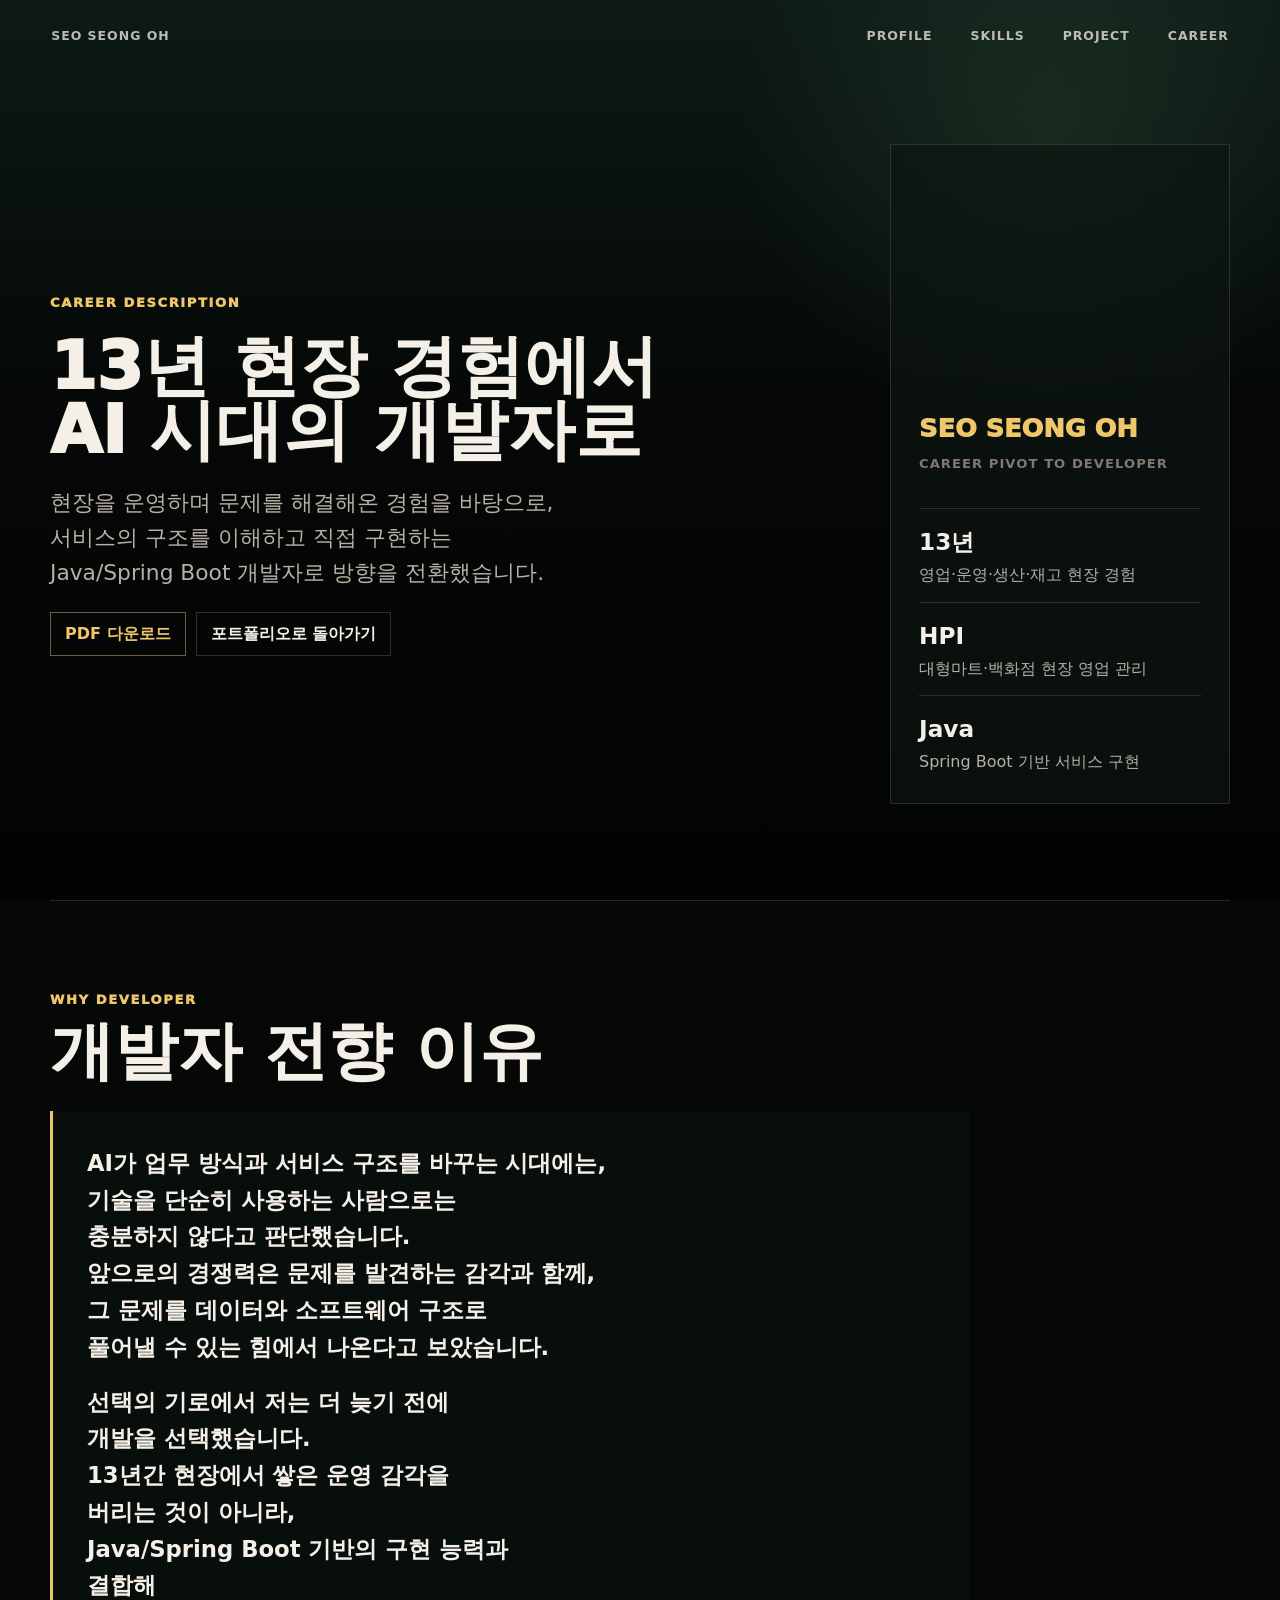
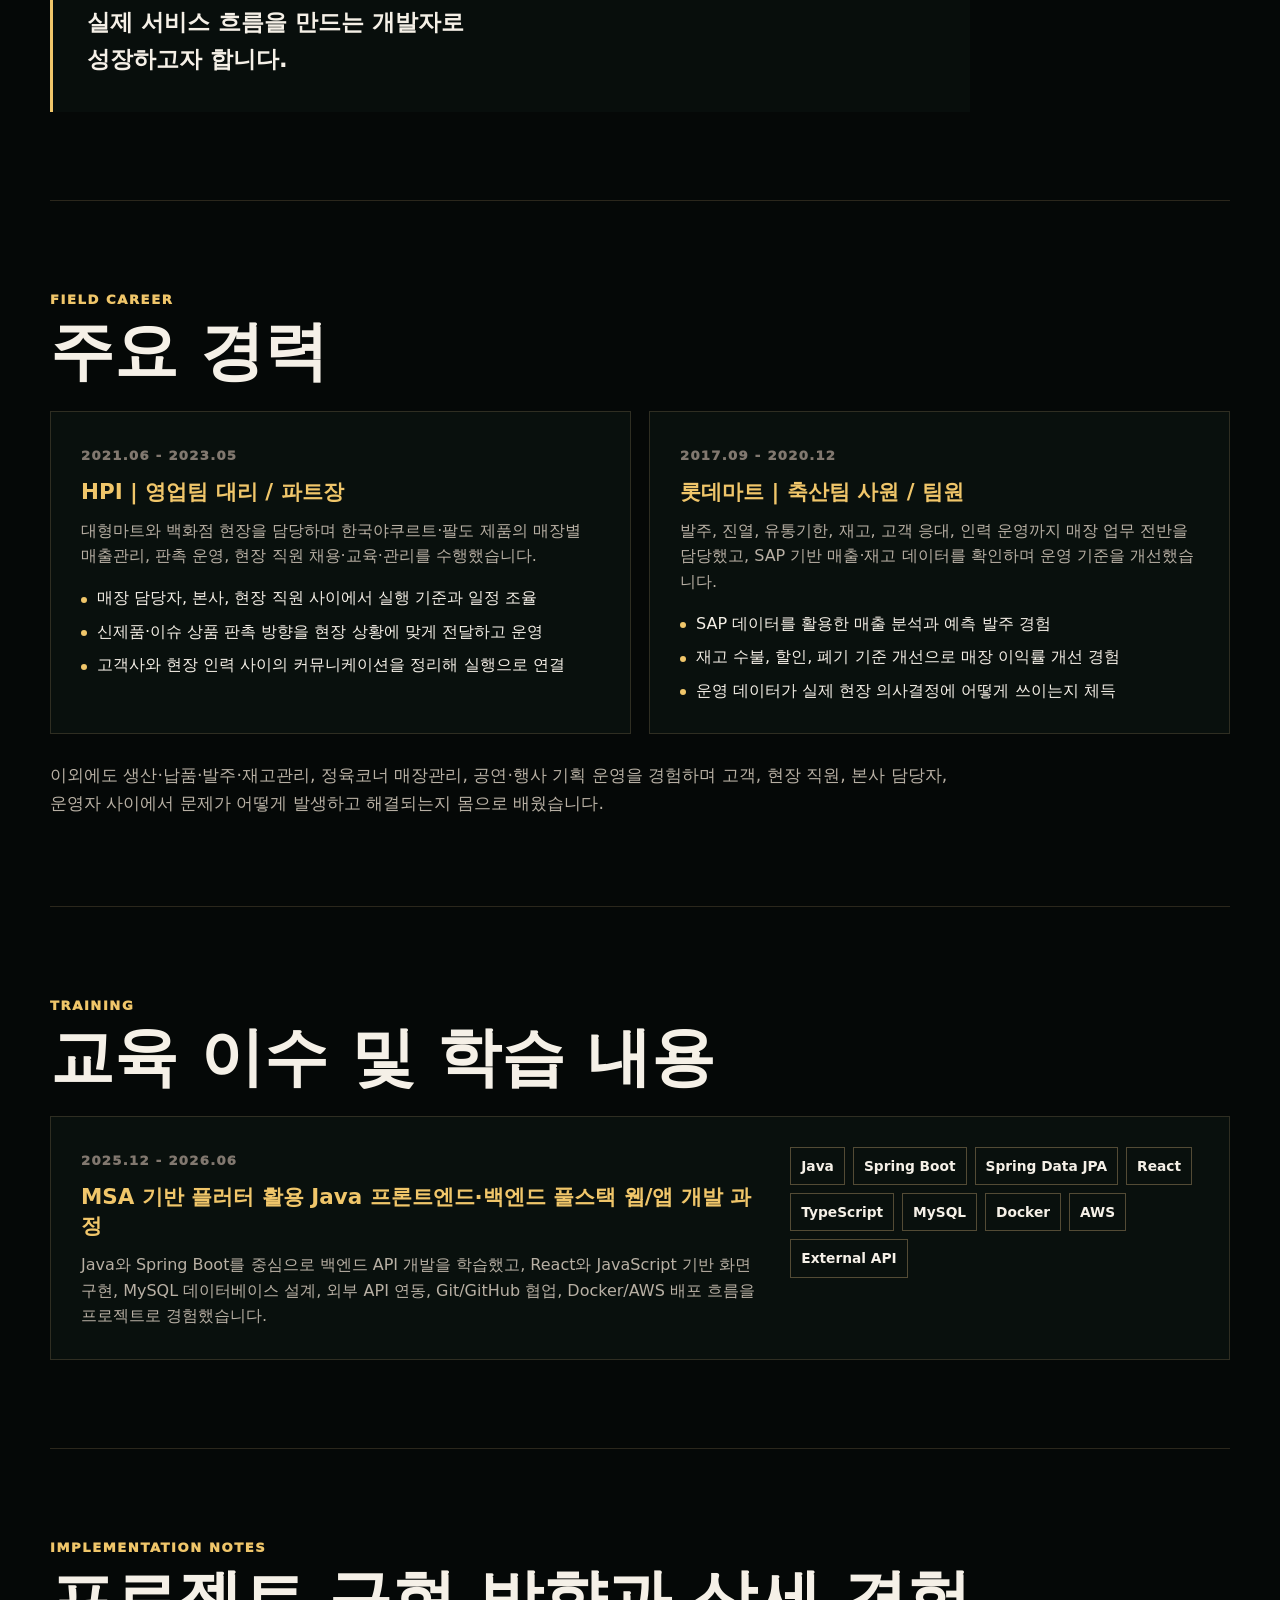
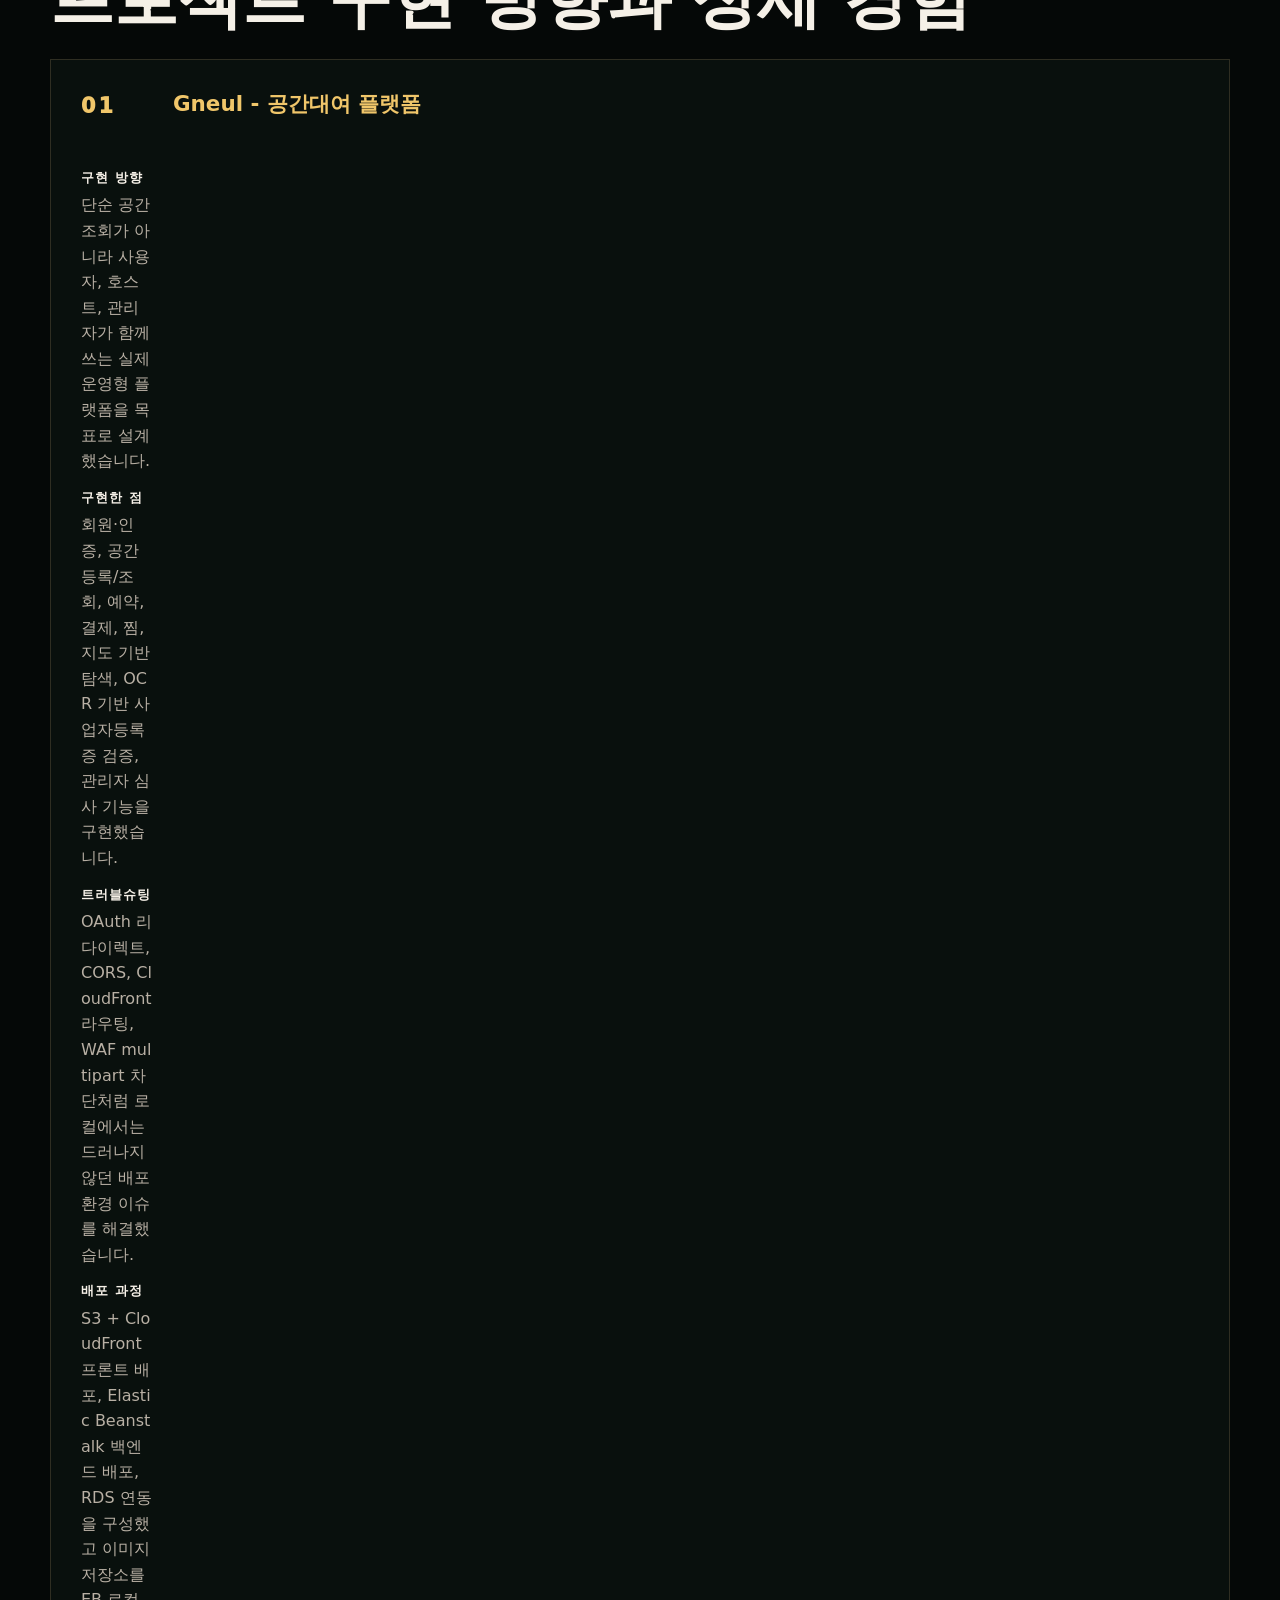
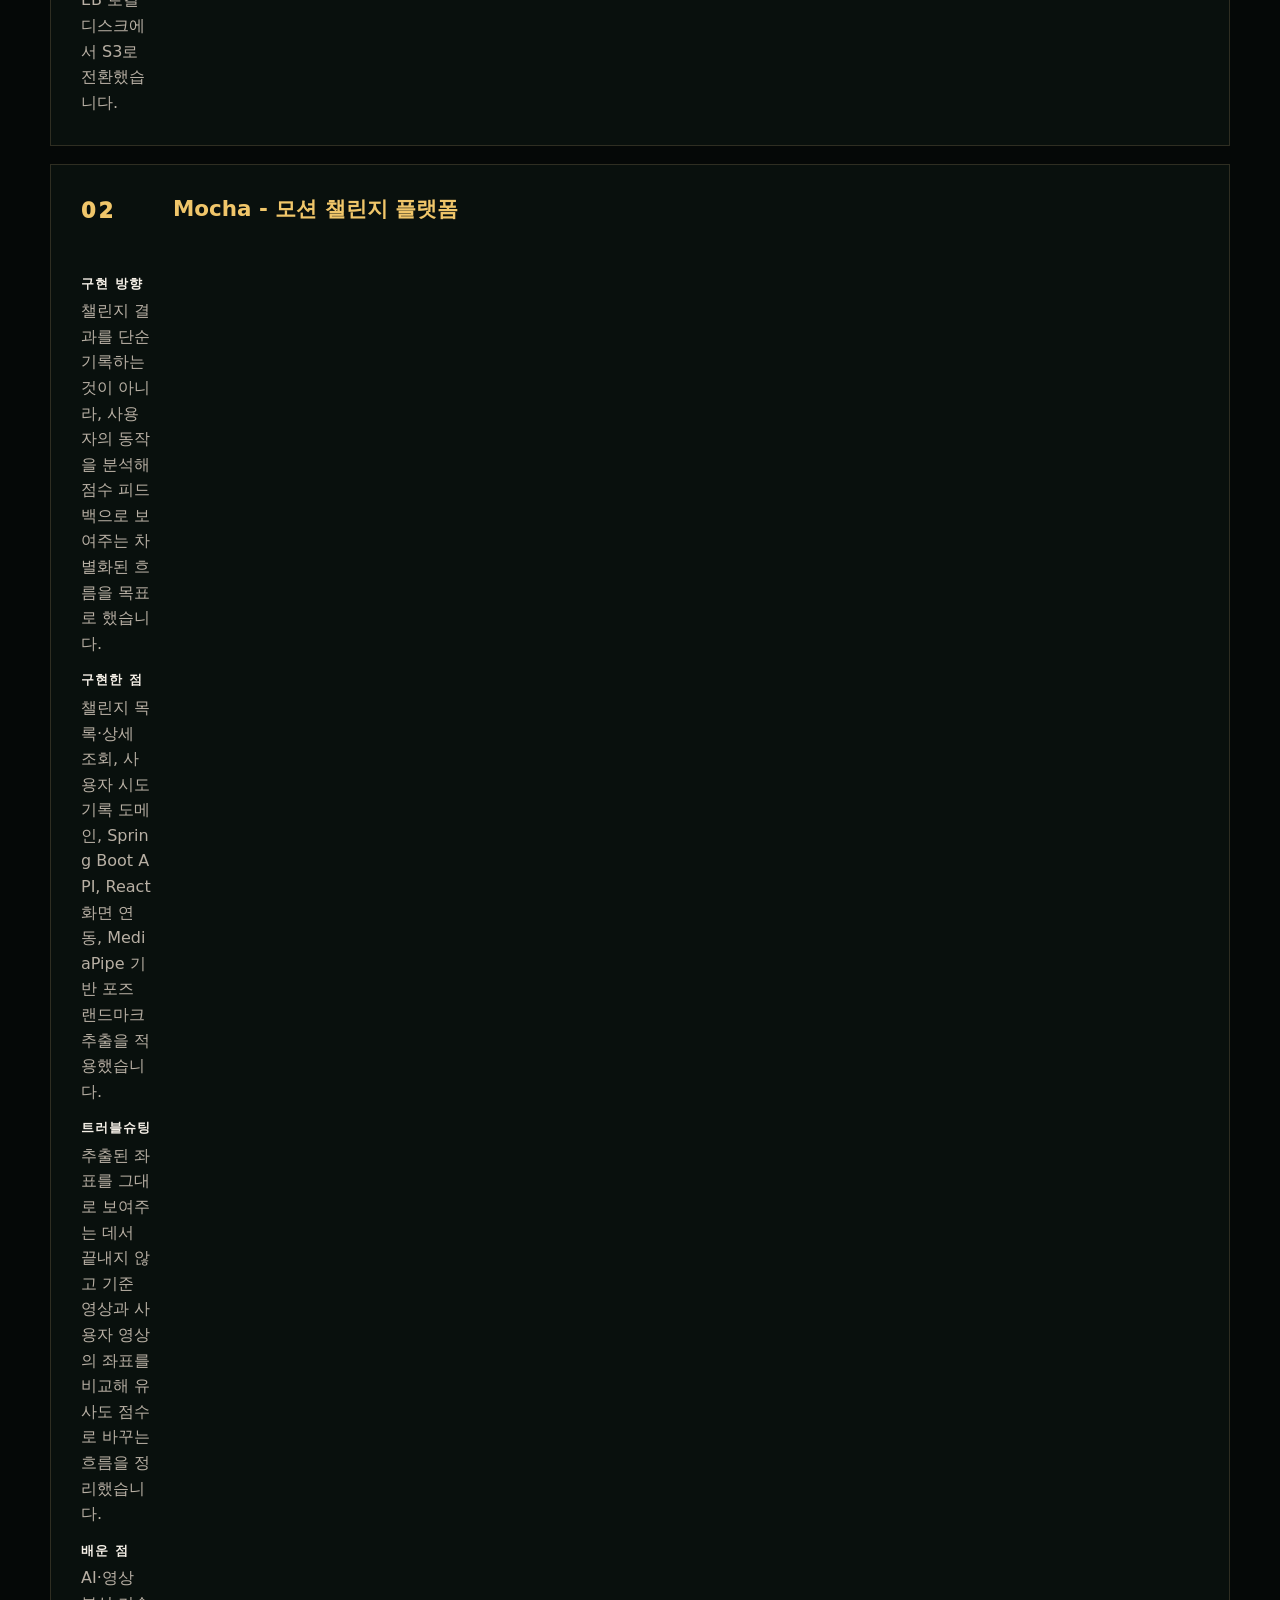
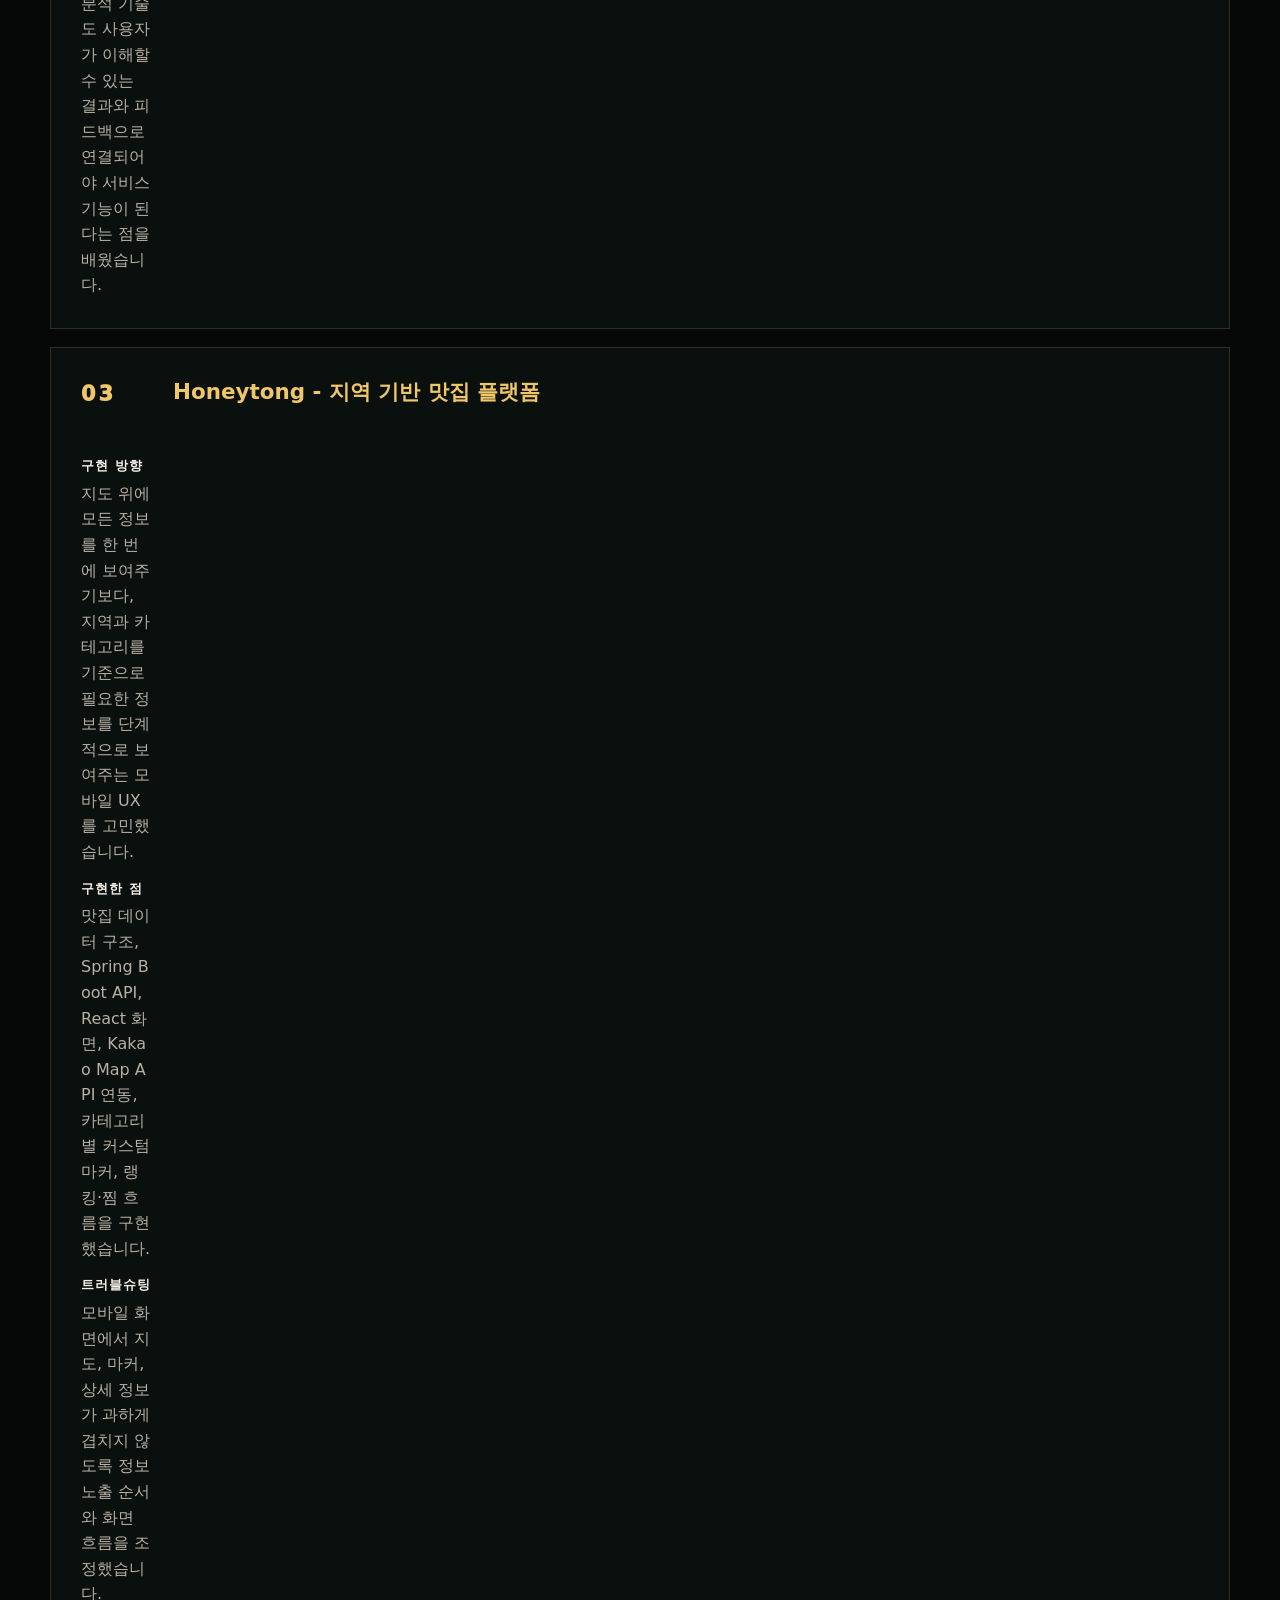
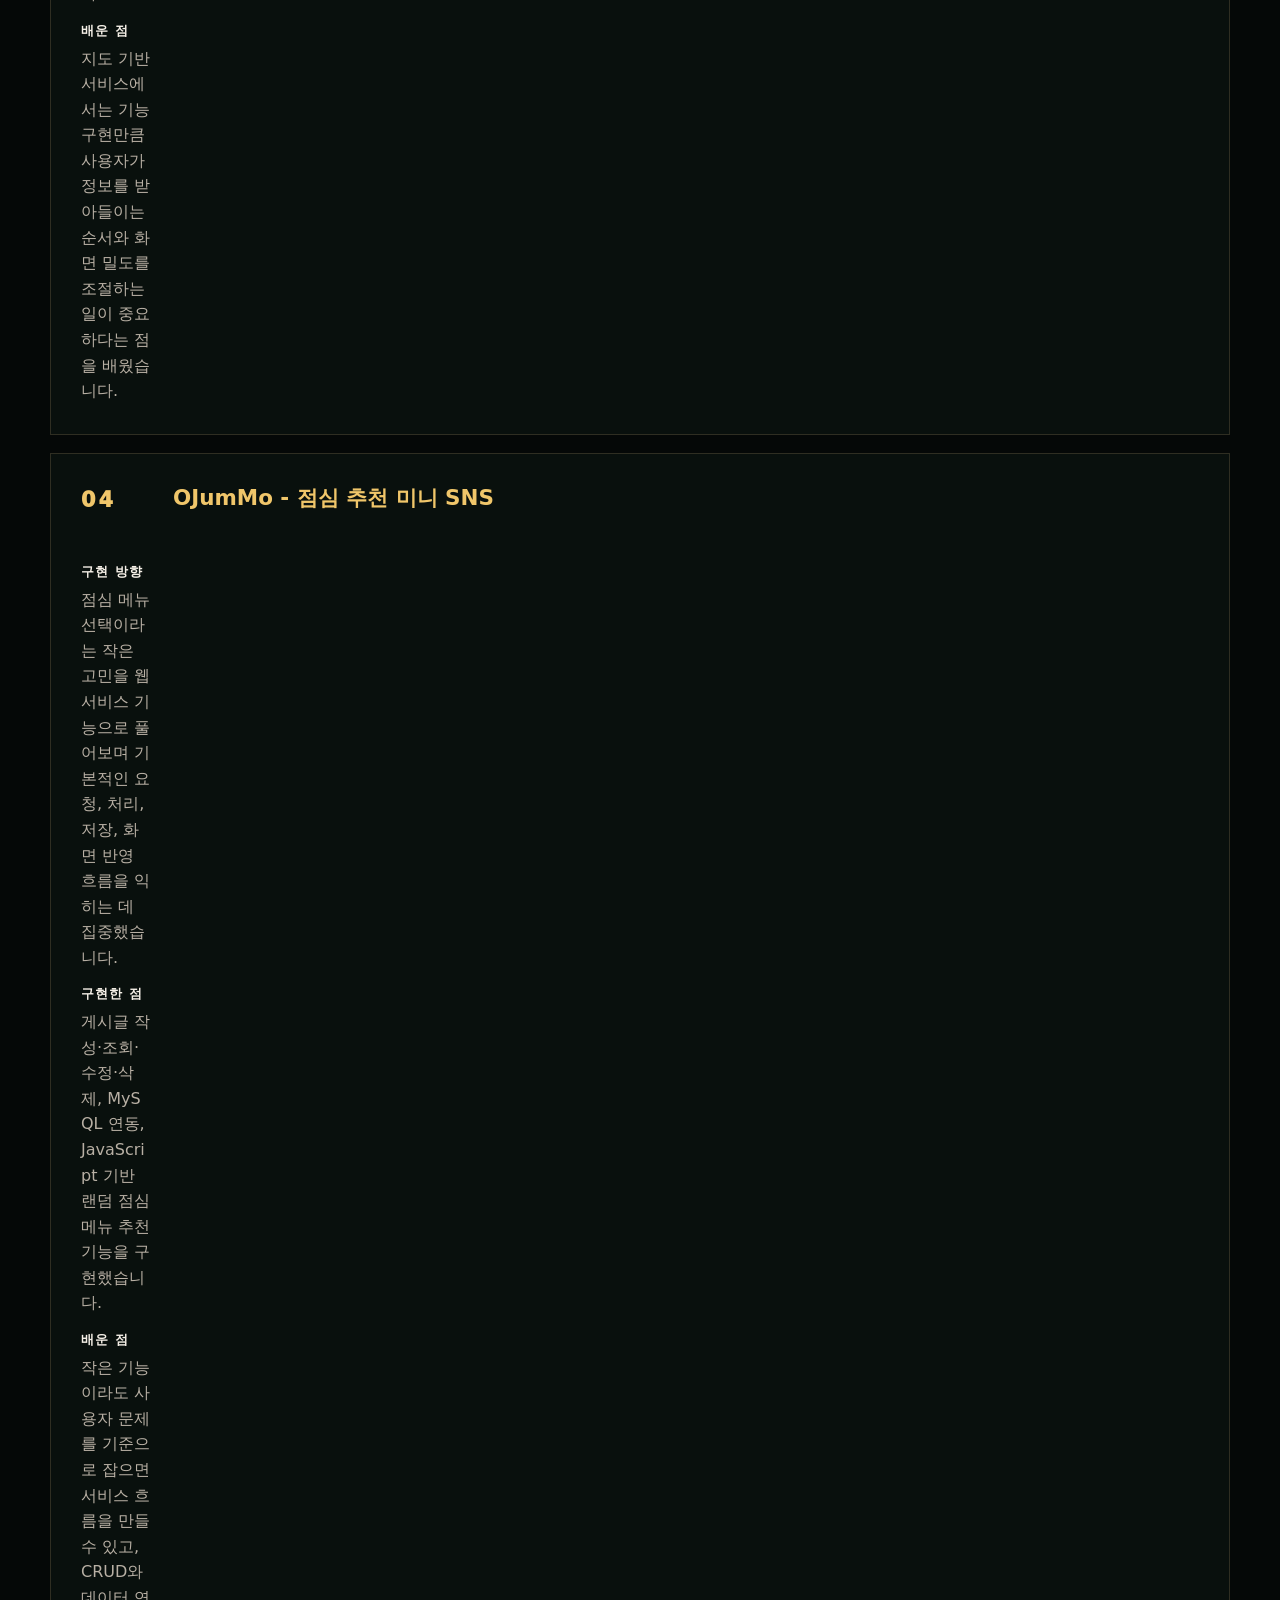
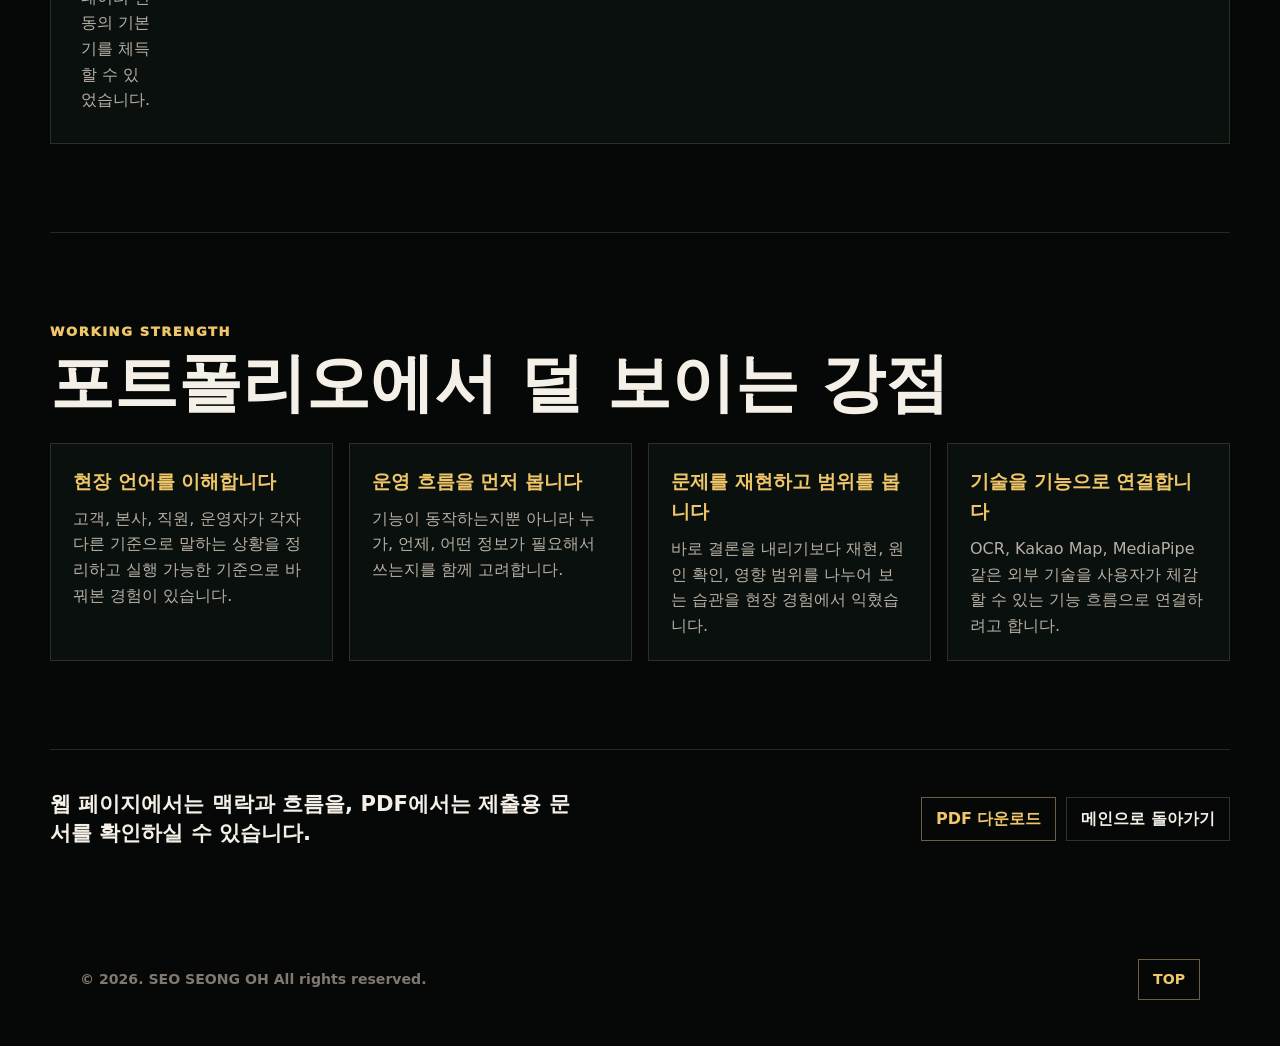
==== career/index.html @ f1ca4050 "career detail update" ====
<!doctype html>
<html lang="ko">
  <head>
    <meta charset="utf-8" />
    <meta name="viewport" content="width=device-width, initial-scale=1" />
    <title>서성오 경력기술서 | Career Profile</title>
    <meta
      name="description"
      content="13년간의 현장 경험, 개발자 전향 이유, 교육 과정, 프로젝트 구현·트러블슈팅·배포 경험을 정리한 서성오의 웹 경력기술서입니다."
    />
    <meta property="og:title" content="서성오 경력기술서 | Career Profile" />
    <meta
      property="og:description"
      content="현장 운영 경험에서 Java/Spring Boot 개발자로 전향한 서성오의 상세 경력기술서입니다."
    />
    <meta property="og:type" content="website" />
    <meta property="og:url" content="https://q99man.github.io/career/" />
    <meta property="og:image" content="https://avatars.githubusercontent.com/u/259269205?v=4" />
    <link rel="stylesheet" href="../styles.css?v=career-page-2" />
  </head>
  <body>
    <header class="site-header" data-header>
      <a class="brand" href="../index.html#top">SEO SEONG OH</a>
      <nav class="nav" aria-label="Career navigation">
        <a href="../index.html#profile">Profile</a>
        <a href="../index.html#skills">Skills</a>
        <a href="../index.html#project">Project</a>
        <a href="./">Career</a>
      </nav>
    </header>

    <main id="top" class="career-page">
      <section class="career-hero career-hero-compact" aria-label="Career introduction">
        <div class="career-hero-copy reveal">
          <p class="career-eyebrow">Career Description</p>
          <h1>13년 현장 경험에서<br />AI 시대의 개발자로</h1>
          <p>
            현장을 운영하며 문제를 해결해온 경험을 바탕으로,<br />
            서비스의 구조를 이해하고 직접 구현하는<br />
            Java/Spring Boot 개발자로 방향을 전환했습니다.
          </p>
          <div class="career-actions">
            <a class="resume-link" href="../assets/seo-seong-oh-career-profile.pdf" download>PDF 다운로드</a>
            <a class="resume-link resume-link-secondary" href="../index.html#top">포트폴리오로 돌아가기</a>
          </div>
        </div>
        <aside class="career-snapshot reveal" aria-label="Career snapshot">
          <strong>SEO SEONG OH</strong>
          <span>Career Pivot to Developer</span>
          <ul>
            <li><b>13년</b><span>영업·운영·생산·재고 현장 경험</span></li>
            <li><b>HPI</b><span>대형마트·백화점 현장 영업 관리</span></li>
            <li><b>Java</b><span>Spring Boot 기반 서비스 구현</span></li>
          </ul>
        </aside>
      </section>

      <section class="career-section reveal" aria-labelledby="pivot-title">
        <div class="career-section-head">
          <p class="career-eyebrow">Why Developer</p>
          <h2 id="pivot-title">개발자 전향 이유</h2>
        </div>
                <div class="career-statement">
          <p>
            AI가 업무 방식과 서비스 구조를 바꾸는 시대에는,<br />
            기술을 단순히 사용하는 사람으로는<br />
            충분하지 않다고 판단했습니다.<br />
            앞으로의 경쟁력은 문제를 발견하는 감각과 함께,<br />
            그 문제를 데이터와 소프트웨어 구조로<br />
            풀어낼 수 있는 힘에서 나온다고 보았습니다.
          </p>
          <p>
            선택의 기로에서 저는 더 늦기 전에<br />
            개발을 선택했습니다.<br />
            13년간 현장에서 쌓은 운영 감각을<br />버리는 것이 아니라,<br />
            Java/Spring Boot 기반의 구현 능력과<br />결합해<br />
            실제 서비스 흐름을 만드는 개발자로<br />성장하고자 합니다.
          </p>
        </div>
      </section>

      <section class="career-section reveal" aria-labelledby="field-title">
        <div class="career-section-head">
          <p class="career-eyebrow">Field Career</p>
          <h2 id="field-title">주요 경력</h2>
        </div>
        <div class="career-history-grid">
          <article>
            <span class="career-period">2021.06 - 2023.05</span>
            <h3>HPI | 영업팀 대리 / 파트장</h3>
            <p>
              대형마트와 백화점 현장을 담당하며 한국야쿠르트·팔도 제품의 매장별 매출관리,
              판촉 운영, 현장 직원 채용·교육·관리를 수행했습니다.
            </p>
            <ul>
              <li>매장 담당자, 본사, 현장 직원 사이에서 실행 기준과 일정 조율</li>
              <li>신제품·이슈 상품 판촉 방향을 현장 상황에 맞게 전달하고 운영</li>
              <li>고객사와 현장 인력 사이의 커뮤니케이션을 정리해 실행으로 연결</li>
            </ul>
          </article>
          <article>
            <span class="career-period">2017.09 - 2020.12</span>
            <h3>롯데마트 | 축산팀 사원 / 팀원</h3>
            <p>
              발주, 진열, 유통기한, 재고, 고객 응대, 인력 운영까지 매장 업무 전반을 담당했고,
              SAP 기반 매출·재고 데이터를 확인하며 운영 기준을 개선했습니다.
            </p>
            <ul>
              <li>SAP 데이터를 활용한 매출 분석과 예측 발주 경험</li>
              <li>재고 수불, 할인, 폐기 기준 개선으로 매장 이익률 개선 경험</li>
              <li>운영 데이터가 실제 현장 의사결정에 어떻게 쓰이는지 체득</li>
            </ul>
          </article>
        </div>
        <p class="career-lead">
          이외에도 생산·납품·발주·재고관리, 정육코너 매장관리, 공연·행사 기획 운영을 경험하며
          고객, 현장 직원, 본사 담당자, 운영자 사이에서 문제가 어떻게 발생하고 해결되는지 몸으로 배웠습니다.
        </p>
      </section>

      <section class="career-section reveal" aria-labelledby="education-title">
        <div class="career-section-head">
          <p class="career-eyebrow">Training</p>
          <h2 id="education-title">교육 이수 및 학습 내용</h2>
        </div>
        <div class="career-education-card">
          <div>
            <span class="career-period">2025.12 - 2026.06</span>
            <h3>MSA 기반 플러터 활용 Java 프론트엔드·백엔드 풀스택 웹/앱 개발 과정</h3>
            <p>
              Java와 Spring Boot를 중심으로 백엔드 API 개발을 학습했고, React와 JavaScript 기반 화면 구현,
              MySQL 데이터베이스 설계, 외부 API 연동, Git/GitHub 협업, Docker/AWS 배포 흐름을 프로젝트로 경험했습니다.
            </p>
          </div>
          <ul class="career-skill-tags">
            <li>Java</li>
            <li>Spring Boot</li>
            <li>Spring Data JPA</li>
            <li>React</li>
            <li>TypeScript</li>
            <li>MySQL</li>
            <li>Docker</li>
            <li>AWS</li>
            <li>External API</li>
          </ul>
        </div>
      </section>

      <section class="career-section reveal" aria-labelledby="details-title">
        <div class="career-section-head">
          <p class="career-eyebrow">Implementation Notes</p>
          <h2 id="details-title">프로젝트 구현 방향과 상세 경험</h2>
        </div>
        <div class="career-detail-list">
          <article>
            <span class="career-project-index">01</span>
            <h3>Gneul - 공간대여 플랫폼</h3>
            <dl>
              <div><dt>구현 방향</dt><dd>단순 공간 조회가 아니라 사용자, 호스트, 관리자가 함께 쓰는 실제 운영형 플랫폼을 목표로 설계했습니다.</dd></div>
              <div><dt>구현한 점</dt><dd>회원·인증, 공간 등록/조회, 예약, 결제, 찜, 지도 기반 탐색, OCR 기반 사업자등록증 검증, 관리자 심사 기능을 구현했습니다.</dd></div>
              <div><dt>트러블슈팅</dt><dd>OAuth 리다이렉트, CORS, CloudFront 라우팅, WAF multipart 차단처럼 로컬에서는 드러나지 않던 배포 환경 이슈를 해결했습니다.</dd></div>
              <div><dt>배포 과정</dt><dd>S3 + CloudFront 프론트 배포, Elastic Beanstalk 백엔드 배포, RDS 연동을 구성했고 이미지 저장소를 EB 로컬 디스크에서 S3로 전환했습니다.</dd></div>
            </dl>
          </article>

          <article>
            <span class="career-project-index">02</span>
            <h3>Mocha - 모션 챌린지 플랫폼</h3>
            <dl>
              <div><dt>구현 방향</dt><dd>챌린지 결과를 단순 기록하는 것이 아니라, 사용자의 동작을 분석해 점수 피드백으로 보여주는 차별화된 흐름을 목표로 했습니다.</dd></div>
              <div><dt>구현한 점</dt><dd>챌린지 목록·상세 조회, 사용자 시도 기록 도메인, Spring Boot API, React 화면 연동, MediaPipe 기반 포즈 랜드마크 추출을 적용했습니다.</dd></div>
              <div><dt>트러블슈팅</dt><dd>추출된 좌표를 그대로 보여주는 데서 끝내지 않고 기준 영상과 사용자 영상의 좌표를 비교해 유사도 점수로 바꾸는 흐름을 정리했습니다.</dd></div>
              <div><dt>배운 점</dt><dd>AI·영상 분석 기술도 사용자가 이해할 수 있는 결과와 피드백으로 연결되어야 서비스 기능이 된다는 점을 배웠습니다.</dd></div>
            </dl>
          </article>

          <article>
            <span class="career-project-index">03</span>
            <h3>Honeytong - 지역 기반 맛집 플랫폼</h3>
            <dl>
              <div><dt>구현 방향</dt><dd>지도 위에 모든 정보를 한 번에 보여주기보다, 지역과 카테고리를 기준으로 필요한 정보를 단계적으로 보여주는 모바일 UX를 고민했습니다.</dd></div>
              <div><dt>구현한 점</dt><dd>맛집 데이터 구조, Spring Boot API, React 화면, Kakao Map API 연동, 카테고리별 커스텀 마커, 랭킹·찜 흐름을 구현했습니다.</dd></div>
              <div><dt>트러블슈팅</dt><dd>모바일 화면에서 지도, 마커, 상세 정보가 과하게 겹치지 않도록 정보 노출 순서와 화면 흐름을 조정했습니다.</dd></div>
              <div><dt>배운 점</dt><dd>지도 기반 서비스에서는 기능 구현만큼 사용자가 정보를 받아들이는 순서와 화면 밀도를 조절하는 일이 중요하다는 점을 배웠습니다.</dd></div>
            </dl>
          </article>

          <article>
            <span class="career-project-index">04</span>
            <h3>OJumMo - 점심 추천 미니 SNS</h3>
            <dl>
              <div><dt>구현 방향</dt><dd>점심 메뉴 선택이라는 작은 고민을 웹 서비스 기능으로 풀어보며 기본적인 요청, 처리, 저장, 화면 반영 흐름을 익히는 데 집중했습니다.</dd></div>
              <div><dt>구현한 점</dt><dd>게시글 작성·조회·수정·삭제, MySQL 연동, JavaScript 기반 랜덤 점심 메뉴 추천 기능을 구현했습니다.</dd></div>
              <div><dt>배운 점</dt><dd>작은 기능이라도 사용자 문제를 기준으로 잡으면 서비스 흐름을 만들 수 있고, CRUD와 데이터 연동의 기본기를 체득할 수 있었습니다.</dd></div>
            </dl>
          </article>
        </div>
      </section>

      <section class="career-section reveal" aria-labelledby="strength-title">
        <div class="career-section-head">
          <p class="career-eyebrow">Working Strength</p>
          <h2 id="strength-title">포트폴리오에서 덜 보이는 강점</h2>
        </div>
        <div class="career-solving-grid career-solving-grid-tight">
          <article><h3>현장 언어를 이해합니다</h3><p>고객, 본사, 직원, 운영자가 각자 다른 기준으로 말하는 상황을 정리하고 실행 가능한 기준으로 바꿔본 경험이 있습니다.</p></article>
          <article><h3>운영 흐름을 먼저 봅니다</h3><p>기능이 동작하는지뿐 아니라 누가, 언제, 어떤 정보가 필요해서 쓰는지를 함께 고려합니다.</p></article>
          <article><h3>문제를 재현하고 범위를 봅니다</h3><p>바로 결론을 내리기보다 재현, 원인 확인, 영향 범위를 나누어 보는 습관을 현장 경험에서 익혔습니다.</p></article>
          <article><h3>기술을 기능으로 연결합니다</h3><p>OCR, Kakao Map, MediaPipe 같은 외부 기술을 사용자가 체감할 수 있는 기능 흐름으로 연결하려고 합니다.</p></article>
        </div>
      </section>

      <section class="career-cta reveal" aria-label="Career actions">
        <p>웹 페이지에서는 맥락과 흐름을, PDF에서는 제출용 문서를 확인하실 수 있습니다.</p>
        <div class="career-actions">
          <a class="resume-link" href="../assets/seo-seong-oh-career-profile.pdf" download>PDF 다운로드</a>
          <a class="resume-link resume-link-secondary" href="../index.html#top">메인으로 돌아가기</a>
        </div>
      </section>
    </main>

    <footer class="site-footer">
      <p>© <span data-year></span>. SEO SEONG OH All rights reserved.</p>
      <a class="top-button" href="#top">TOP</a>
    </footer>

    <script src="../script.js?v=career-page-2"></script>
  </body>
</html>
---- styles.css ----
:root {
  color-scheme: dark;
  --bg: #050807;
  --bg-deep: #020403;
  --panel: #0d1512;
  --panel-strong: #111d18;
  --ink: #f5f0e7;
  --muted: #b8b0a4;
  --dim: #81786f;
  --line: rgba(213, 184, 126, 0.18);
  --accent: #d5b87e;
  --accent-strong: #f0c66a;
  --green: #4a7c59;
  --max: 1120px;
  --header: 72px;
}

* {
  box-sizing: border-box;
}

html {
  scroll-behavior: smooth;
}

body {
  margin: 0;
  background: var(--bg);
  color: var(--ink);
  font-family:
    Inter, "Pretendard", "Noto Sans KR", system-ui, -apple-system, BlinkMacSystemFont, "Segoe UI",
    sans-serif;
  line-height: 1.6;
}

body::before {
  content: "";
  position: fixed;
  inset: 0;
  z-index: -1;
  background:
    radial-gradient(circle at 82% 14%, rgba(74, 124, 89, 0.22), transparent 24%),
    linear-gradient(180deg, #0d1a15 0%, var(--bg) 44%, var(--bg-deep) 100%);
}

a {
  color: inherit;
  text-decoration: none;
}

img,
svg {
  display: block;
}

p,
figure,
dl,
dd {
  margin: 0;
}

ul {
  margin: 0;
  padding: 0;
  list-style: none;
}

.site-header {
  position: fixed;
  inset: 0 0 auto;
  z-index: 20;
  display: flex;
  min-height: var(--header);
  align-items: center;
  justify-content: space-between;
  padding: 0 clamp(24px, 4vw, 54px);
  color: rgba(245, 240, 231, 0.75);
  font-size: 0.78rem;
  font-weight: 900;
  letter-spacing: 0.08em;
  text-transform: uppercase;
  transition: background 180ms ease, border-color 180ms ease;
}

.site-header.is-scrolled {
  border-bottom: 1px solid var(--line);
  background: rgba(5, 8, 7, 0.86);
  backdrop-filter: blur(16px);
}

.brand,
.nav a {
  padding: 8px 0;
}

.nav {
  display: flex;
  gap: clamp(18px, 3vw, 38px);
}

.brand:hover,
.nav a:hover,
.brand:focus-visible,
.nav a:focus-visible {
  color: var(--accent-strong);
}

.hero {
  display: grid;
  min-height: 100svh;
  place-items: center;
  padding: var(--header) 24px 48px;
}

.hero-inner {
  width: min(100%, var(--max));
}

.typing-title {
  min-height: 0.95em;
  color: var(--accent-strong);
  font-size: clamp(3.3rem, 11vw, 9.6rem);
  font-weight: 1000;
  letter-spacing: 0;
  line-height: 0.95;
  text-transform: uppercase;
  white-space: nowrap;
}

.typing-title::after {
  content: "";
  display: inline-block;
  width: 0.05em;
  height: 0.78em;
  margin-left: 0.06em;
  background: var(--accent-strong);
  animation: blink 860ms steps(1) infinite;
  transform: translateY(0.08em);
}

.typing-title.is-complete::after {
  opacity: 0;
  animation: none;
}

@keyframes blink {
  50% {
    opacity: 0;
  }
}

.section {
  width: min(100% - 40px, var(--max));
  margin: 0 auto;
  padding: 112px 0;
}

.section-title {
  margin: 0 0 36px;
  color: var(--accent-strong);
  font-size: clamp(3.1rem, 8vw, 6.6rem);
  font-weight: 1000;
  letter-spacing: 0;
  line-height: 0.9;
  text-transform: uppercase;
}

.profile-card {
  display: grid;
  grid-template-columns: 360px 1fr;
  gap: clamp(40px, 7vw, 96px);
  align-items: center;
  min-height: 520px;
}

.profile-photo {
  position: relative;
}

.profile-photo::before {
  content: "";
  position: absolute;
  inset: -36px 42px 42px -36px;
  z-index: -1;
  border: 1px solid rgba(74, 124, 89, 0.55);
}

.profile-photo img {
  width: 100%;
  height: auto;
  aspect-ratio: 1;
  border: 1px solid var(--line);
  object-fit: cover;
  filter: grayscale(0.1) sepia(0.1) saturate(0.9);
}

.profile-info {
  display: grid;
  gap: 22px;
  justify-items: center;
  text-align: center;
}

.profile-name {
  color: var(--muted);
  font-size: 1.28rem;
  letter-spacing: 0.08em;
  text-transform: uppercase;
}

.profile-name span {
  display: block;
  margin-top: 4px;
  color: var(--dim);
  font-size: 0.9rem;
}

.profile-role {
  display: inline-block;
  border: 1px solid rgba(213, 184, 126, 0.28);
  background: rgba(74, 124, 89, 0.22);
  padding: 8px 14px;
  color: var(--ink);
  font-size: clamp(1.2rem, 2.5vw, 1.9rem);
  font-weight: 700;
}

.contact-facts {
  display: grid;
  gap: 12px;
  width: min(100%, 460px);
  margin-top: 8px;
  text-align: left;
}

.contact-facts li {
  display: grid;
  grid-template-columns: 28px 72px 1fr;
  gap: 12px;
  align-items: center;
  border-bottom: 1px solid var(--line);
  padding: 10px 0;
}

.contact-facts svg,
.skill-grid svg {
  width: 24px;
  height: 24px;
  fill: var(--accent-strong);
}

.contact-facts span {
  color: var(--dim);
  font-size: 0.82rem;
  font-weight: 900;
}

.contact-facts a,
.contact-facts strong {
  color: var(--ink);
  font-weight: 800;
  overflow-wrap: anywhere;
  word-break: break-word;
}

.profile-story {
  display: grid;
  gap: 14px;
  max-width: 820px;
  margin: 56px auto 0;
  color: var(--muted);
  font-size: 1.04rem;
}

.story-title {
  color: var(--ink);
  font-size: clamp(1.7rem, 3vw, 2.7rem);
  font-weight: 900;
  line-height: 1.25;
}

.resume-link,
.github-button,
.top-button {
  display: inline-flex;
  width: fit-content;
  min-height: 40px;
  align-items: center;
  justify-content: center;
  border: 1px solid rgba(213, 184, 126, 0.5);
  padding: 8px 14px;
  color: var(--accent-strong);
  font-weight: 900;
}

.resume-actions {
  display: flex;
  flex-wrap: wrap;
  gap: 10px;
  margin-top: 12px;
}

.resume-link {
  margin-top: 0;
}

.resume-link-secondary {
  border-color: rgba(245, 240, 231, 0.18);
  color: var(--ink);
}

.resume-link:hover,
.github-button:hover,
.top-button:hover {
  background: rgba(213, 184, 126, 0.12);
}

.skills-section {
  border-top: 1px solid var(--line);
  border-bottom: 1px solid var(--line);
}

.skill-grid {
  display: grid;
  grid-template-columns: repeat(4, minmax(0, 1fr));
  gap: 18px;
}

.skill-grid article {
  min-height: 330px;
  border: 1px solid var(--line);
  background: rgba(13, 21, 18, 0.72);
  padding: 24px;
}

.skill-grid h3 {
  display: flex;
  gap: 10px;
  align-items: center;
  margin: 0 0 22px;
  color: var(--ink);
  font-size: 1.18rem;
}

.skill-grid ul {
  display: grid;
  gap: 12px;
}

.skill-grid li {
  display: flex;
  align-items: center;
  gap: 14px;
  border-bottom: 1px solid rgba(213, 184, 126, 0.14);
  padding: 0 0 12px;
  color: var(--ink);
  font-size: 1.03rem;
  font-weight: 800;
}

.tool-icon {
  display: grid;
  flex: 0 0 auto;
  width: 42px;
  height: 42px;
  place-items: center;
  border: 1px solid rgba(245, 240, 231, 0.1);
  border-radius: 10px;
  background: #f8f8f5;
  box-shadow: 0 8px 18px rgba(0, 0, 0, 0.18);
}

.tool-icon img {
  width: 28px;
  height: 28px;
  object-fit: contain;
}

.project-section {
  width: min(100% - 40px, 1180px);
}

.project-list {
  display: grid;
  gap: 64px;
}

.project-card {
  display: grid;
  grid-template-columns: minmax(280px, 0.95fr) minmax(320px, 1fr);
  gap: clamp(28px, 5vw, 68px);
  align-items: center;
}

.project-card:nth-child(even) .project-image {
  order: 2;
}

.project-image {
  position: relative;
  min-height: 280px;
  border: 1px solid rgba(245, 240, 231, 0.18);
  background: #030504;
  overflow: hidden;
}

.project-image::before {
  content: "";
  position: absolute;
  inset: 18px -18px -18px 18px;
  z-index: -1;
  border: 1px solid rgba(74, 124, 89, 0.45);
}

.project-image img {
  width: 100%;
  height: 100%;
  min-height: 280px;
  object-fit: cover;
  opacity: 0.9;
  transition: transform 320ms ease, opacity 320ms ease;
}

.project-image:hover img {
  opacity: 1;
  transform: scale(1.03);
}

.project-copy {
  color: var(--muted);
}

.project-head {
  margin-bottom: 16px;
}

.project-head h3 {
  margin: 0;
  color: var(--accent-strong);
  font-size: clamp(2.2rem, 5vw, 4.5rem);
  line-height: 0.95;
  text-transform: uppercase;
}

.project-head span {
  display: block;
  margin-top: 7px;
  color: var(--dim);
  font-size: 0.9rem;
  font-weight: 900;
  letter-spacing: 0.08em;
  text-transform: uppercase;
}

.project-copy p {
  margin-bottom: 18px;
}

.project-copy dl {
  display: grid;
  gap: 14px;
  margin-bottom: 20px;
}

.project-copy dt {
  margin-bottom: 4px;
  color: var(--ink);
  font-size: 0.84rem;
  font-weight: 900;
  letter-spacing: 0.08em;
  text-transform: uppercase;
}

.project-copy dd {
  color: var(--muted);
}

.project-actions {
  display: flex;
  flex-wrap: wrap;
  gap: 10px;
}

.contact-section {
  padding-bottom: 82px;
}

.contact-panel {
  display: flex;
  justify-content: space-between;
  gap: 28px;
  border-top: 1px solid var(--line);
  padding-top: 28px;
  color: var(--muted);
}

.contact-panel p {
  max-width: 440px;
  color: var(--ink);
  font-size: 1.35rem;
  font-weight: 800;
  line-height: 1.35;
}

.contact-panel div {
  display: grid;
  gap: 10px;
  align-content: start;
  text-align: right;
}

.contact-panel a {
  color: var(--accent-strong);
  font-weight: 900;
}

.site-footer {
  display: flex;
  width: min(100% - 40px, var(--max));
  align-items: center;
  justify-content: space-between;
  margin: 0 auto;
  padding: 28px 0 46px;
  color: var(--dim);
  font-size: 0.88rem;
  font-weight: 800;
}

.reveal {
  opacity: 0;
  transform: translateY(18px);
  transition: opacity 560ms ease, transform 560ms ease;
}

.reveal.is-visible {
  opacity: 1;
  transform: translateY(0);
}

@media (prefers-reduced-motion: reduce) {
  *,
  *::before,
  *::after {
    scroll-behavior: auto !important;
    transition-duration: 1ms !important;
  }

  .typing-title::after {
    display: none;
  }
}

@media (max-width: 980px) {
  .skill-grid {
    grid-template-columns: repeat(2, minmax(0, 1fr));
  }

  .profile-card,
  .project-card {
    grid-template-columns: 1fr;
  }

  .project-card:nth-child(even) .project-image {
    order: 0;
  }
}

@media (max-width: 720px) {
  :root {
    --header: 96px;
  }

  .site-header {
    align-items: flex-start;
    flex-direction: column;
    justify-content: center;
    gap: 8px;
  }

  .nav {
    flex-wrap: wrap;
    gap: 10px 18px;
  }

  .typing-title {
    font-size: clamp(2.15rem, 11vw, 4.2rem);
  }

  .section,
  .project-section,
  .site-footer {
    width: min(100% - 28px, var(--max));
  }

  .section {
    padding: 78px 0;
  }

  .section-title {
    font-size: clamp(2.7rem, 13vw, 4.4rem);
  }

  .profile-photo {
    max-width: 280px;
  }

  .profile-photo::before {
    inset: -20px 24px 24px -20px;
  }

  .contact-facts li {
    grid-template-columns: 28px 58px minmax(0, 1fr);
  }

  .skill-grid {
    grid-template-columns: 1fr;
  }

  .project-list {
    gap: 52px;
  }

  .contact-panel,
  .site-footer {
    flex-direction: column;
    align-items: flex-start;
  }

  .contact-panel div {
    text-align: left;
  }
}

@media (max-width: 390px) {
  .typing-title {
    font-size: clamp(1.9rem, 10.2vw, 2.5rem);
  }
}

.career-page {
  width: min(100% - 40px, 1180px);
  margin: 0 auto;
  padding: calc(var(--header) + 72px) 0 84px;
}

.career-hero {
  display: grid;
  grid-template-columns: minmax(0, 1fr) 340px;
  gap: clamp(32px, 7vw, 92px);
  align-items: stretch;
  min-height: calc(100svh - var(--header) - 120px);
  padding-bottom: 96px;
}

.career-hero-copy {
  display: grid;
  align-content: center;
  gap: 22px;
}

.career-eyebrow {
  color: var(--accent-strong);
  font-size: 0.82rem;
  font-weight: 1000;
  letter-spacing: 0.12em;
  text-transform: uppercase;
}

.career-hero h1 {
  max-width: 880px;
  margin: 0;
  color: var(--ink);
  font-size: clamp(3rem, 5.2vw, 5rem);
  font-weight: 1000;
  letter-spacing: 0;
  line-height: 0.96;
  overflow-wrap: anywhere;
}

.career-hero-copy > p:not(.career-eyebrow) {
  max-width: 720px;
  color: var(--muted);
  font-size: clamp(1.08rem, 2vw, 1.36rem);
  line-height: 1.62;
}

.career-actions {
  display: flex;
  flex-wrap: wrap;
  gap: 10px;
}

.career-snapshot {
  display: grid;
  align-content: end;
  border: 1px solid var(--line);
  background: rgba(13, 21, 18, 0.72);
  padding: 28px;
}

.career-snapshot strong {
  color: var(--accent-strong);
  font-size: 1.6rem;
  font-weight: 1000;
}

.career-snapshot > span {
  margin-top: 4px;
  color: var(--dim);
  font-size: 0.82rem;
  font-weight: 900;
  letter-spacing: 0.08em;
  text-transform: uppercase;
}

.career-snapshot ul {
  display: grid;
  gap: 14px;
  margin-top: 34px;
}

.career-snapshot li {
  display: grid;
  gap: 2px;
  border-top: 1px solid var(--line);
  padding-top: 14px;
}

.career-snapshot b {
  color: var(--ink);
  font-size: 1.45rem;
}

.career-snapshot li span {
  color: var(--muted);
}

.career-section {
  border-top: 1px solid var(--line);
  padding: 88px 0;
}

.career-section-head {
  display: grid;
  gap: 10px;
  margin-bottom: 28px;
}

.career-section h2 {
  margin: 0;
  color: var(--ink);
  font-size: clamp(2.2rem, 5vw, 4.6rem);
  font-weight: 1000;
  line-height: 0.98;
}

.career-summary-grid,
.career-stack-grid,
.career-solving-grid {
  display: grid;
  grid-template-columns: repeat(3, minmax(0, 1fr));
  gap: 16px;
}

.career-summary-grid article,
.career-stack-grid article,
.career-solving-grid article {
  border: 1px solid var(--line);
  background: rgba(13, 21, 18, 0.62);
  padding: 22px;
}

.career-summary-grid h3,
.career-stack-grid h3,
.career-solving-grid h3,
.career-project-card h3 {
  margin: 0 0 10px;
  color: var(--accent-strong);
  font-size: 1.18rem;
}

.career-summary-grid p,
.career-stack-grid p,
.career-solving-grid p,
.career-lead,
.career-project-card p,
.career-project-card dd,
.career-cta p {
  color: var(--muted);
}

.career-lead {
  max-width: 900px;
  margin-top: 28px;
  font-size: 1.08rem;
}

.career-stack-grid {
  grid-template-columns: repeat(5, minmax(0, 1fr));
}

.career-project-list {
  display: grid;
  gap: 24px;
}

.career-project-card {
  display: grid;
  grid-template-columns: 320px minmax(0, 1fr);
  gap: 28px;
  align-items: start;
  border: 1px solid var(--line);
  background: rgba(13, 21, 18, 0.5);
  padding: 18px;
}

.career-project-card img {
  width: 100%;
  aspect-ratio: 4 / 3;
  object-fit: cover;
  border: 1px solid rgba(245, 240, 231, 0.12);
}

.career-project-index {
  display: inline-block;
  margin-bottom: 10px;
  color: var(--dim);
  font-size: 0.84rem;
  font-weight: 1000;
  letter-spacing: 0.14em;
}

.career-project-card dl {
  display: grid;
  gap: 12px;
  margin: 18px 0;
}

.career-project-card dt {
  margin-bottom: 3px;
  color: var(--ink);
  font-size: 0.78rem;
  font-weight: 1000;
  letter-spacing: 0.08em;
  text-transform: uppercase;
}

.career-solving-grid {
  grid-template-columns: repeat(4, minmax(0, 1fr));
}

.career-cta {
  display: flex;
  align-items: center;
  justify-content: space-between;
  gap: 24px;
  border-top: 1px solid var(--line);
  padding-top: 40px;
}

.career-cta p {
  max-width: 520px;
  color: var(--ink);
  font-size: 1.32rem;
  font-weight: 900;
  line-height: 1.35;
}

@media (max-width: 980px) {
  .career-hero,
  .career-project-card {
    grid-template-columns: 1fr;
  }

  .career-summary-grid,
  .career-stack-grid,
  .career-solving-grid {
    grid-template-columns: repeat(2, minmax(0, 1fr));
  }
}

@media (max-width: 720px) {
  .career-page {
    width: min(100% - 28px, 1180px);
    padding-top: calc(var(--header) + 48px);
  }

  .career-hero {
    min-height: auto;
    padding-bottom: 72px;
  }

  .career-hero h1 {
    font-size: clamp(1.85rem, 8.4vw, 2.45rem);
    line-height: 1.08;
  }

  .career-section {
    padding: 68px 0;
  }

  .career-summary-grid,
  .career-stack-grid,
  .career-solving-grid {
    grid-template-columns: 1fr;
  }

  .career-project-card {
    padding: 14px;
  }

  .career-cta {
    align-items: flex-start;
    flex-direction: column;
  }
}
.career-hero-compact {
  min-height: calc(92svh - var(--header));
}

.career-statement {
  display: grid;
  gap: 18px;
  max-width: 920px;
  border-left: 3px solid var(--accent-strong);
  background: rgba(13, 21, 18, 0.5);
  padding: clamp(22px, 4vw, 34px);
}

.career-statement p {
  color: var(--ink);
  font-size: clamp(1.12rem, 2vw, 1.42rem);
  font-weight: 800;
  line-height: 1.62;
}

.career-history-grid {
  display: grid;
  grid-template-columns: repeat(2, minmax(0, 1fr));
  gap: 18px;
}

.career-history-grid article,
.career-education-card,
.career-detail-list article {
  border: 1px solid var(--line);
  background: rgba(13, 21, 18, 0.62);
  padding: clamp(22px, 3vw, 30px);
}

.career-period {
  display: inline-block;
  margin-bottom: 12px;
  color: var(--dim);
  font-size: 0.82rem;
  font-weight: 1000;
  letter-spacing: 0.1em;
  text-transform: uppercase;
}

.career-history-grid h3,
.career-education-card h3,
.career-detail-list h3 {
  margin: 0 0 12px;
  color: var(--accent-strong);
  font-size: 1.34rem;
  line-height: 1.32;
}

.career-history-grid p,
.career-education-card p,
.career-detail-list dd {
  color: var(--muted);
}

.career-history-grid ul {
  display: grid;
  gap: 8px;
  margin-top: 16px;
  color: var(--ink);
}

.career-history-grid li {
  position: relative;
  padding-left: 16px;
}

.career-history-grid li::before {
  content: "";
  position: absolute;
  top: 0.72em;
  left: 0;
  width: 6px;
  height: 6px;
  border-radius: 999px;
  background: var(--accent-strong);
}

.career-education-card {
  display: grid;
  grid-template-columns: minmax(0, 1.25fr) minmax(260px, 0.75fr);
  gap: 28px;
  align-items: start;
}

.career-skill-tags {
  display: flex;
  flex-wrap: wrap;
  gap: 8px;
}

.career-skill-tags li {
  border: 1px solid rgba(213, 184, 126, 0.36);
  padding: 7px 10px;
  color: var(--ink);
  font-size: 0.86rem;
  font-weight: 900;
}

.career-detail-list {
  display: grid;
  gap: 18px;
}

.career-detail-list article {
  display: grid;
  grid-template-columns: 72px minmax(0, 1fr);
  gap: 20px;
}

.career-detail-list .career-project-index {
  margin: 0;
  color: var(--accent-strong);
  font-size: 1.3rem;
}

.career-detail-list dl {
  display: grid;
  gap: 14px;
  margin: 18px 0 0;
}

.career-detail-list dt {
  margin-bottom: 4px;
  color: var(--ink);
  font-size: 0.8rem;
  font-weight: 1000;
  letter-spacing: 0.08em;
  text-transform: uppercase;
}

.career-solving-grid-tight {
  grid-template-columns: repeat(4, minmax(0, 1fr));
}

@media (max-width: 980px) {
  .career-history-grid,
  .career-education-card,
  .career-detail-list article {
    grid-template-columns: 1fr;
  }

  .career-solving-grid-tight {
    grid-template-columns: repeat(2, minmax(0, 1fr));
  }
}

@media (max-width: 720px) {
  .career-hero-compact {
    min-height: auto;
  }

  .career-statement p {
    font-size: 1rem;
  }

  .career-detail-list article {
    gap: 10px;
  }

  .career-solving-grid-tight {
    grid-template-columns: 1fr;
  }
}
.career-page p,
.career-page dd,
.career-page li,
.career-page h1,
.career-page h2,
.career-page h3 {
  overflow-wrap: anywhere;
  word-break: break-all;
}
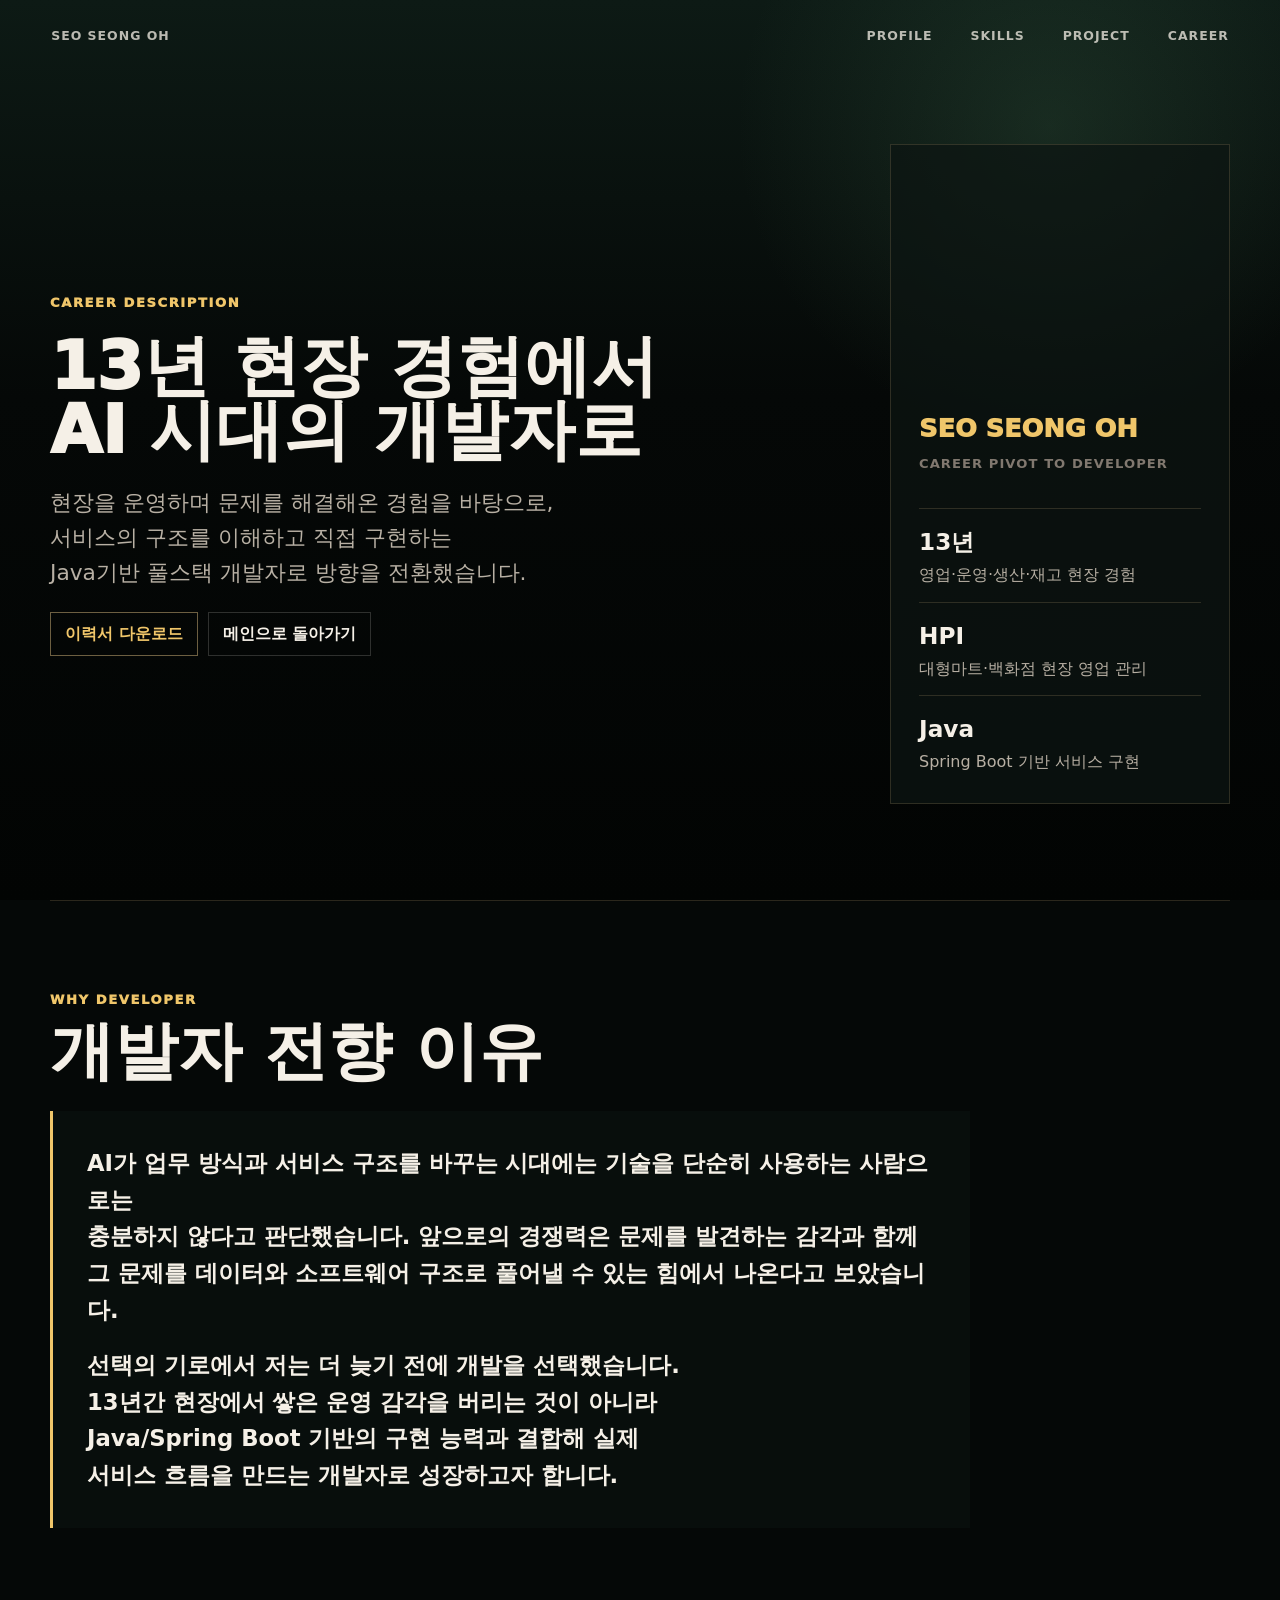
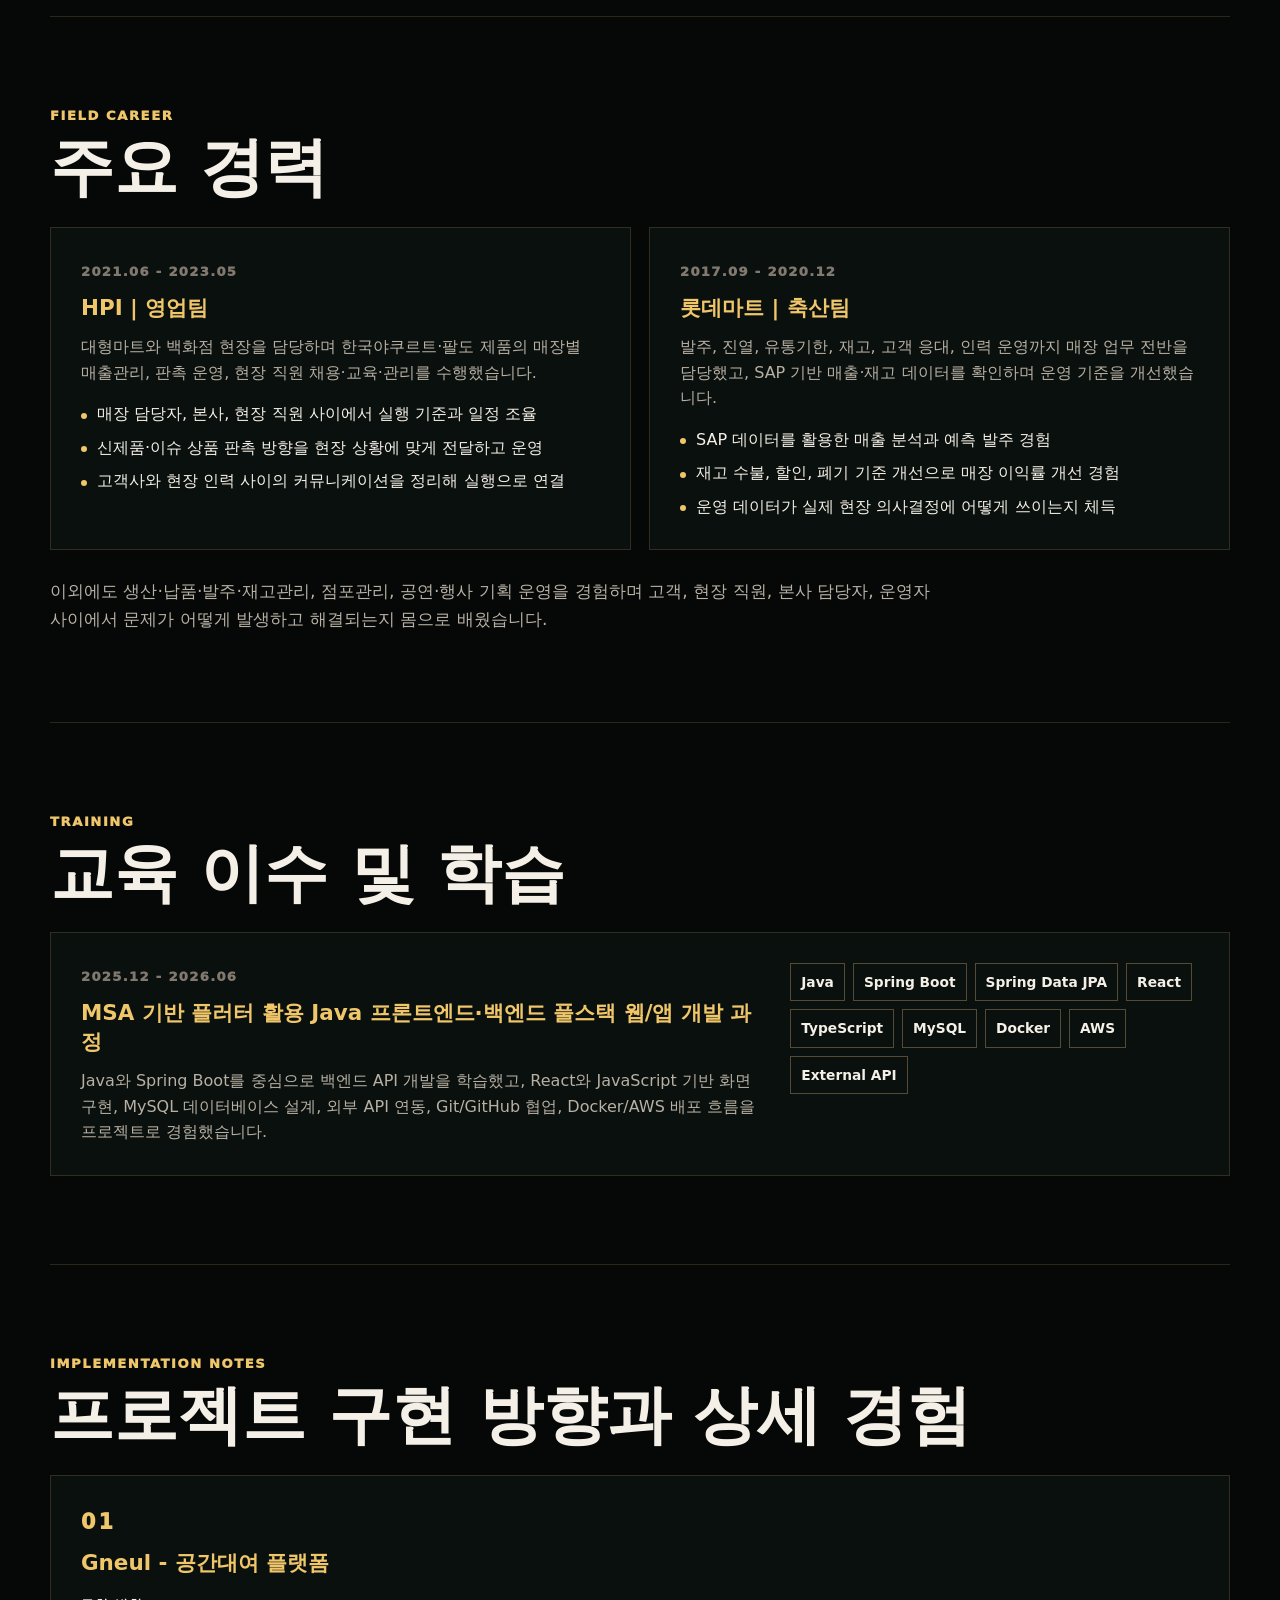
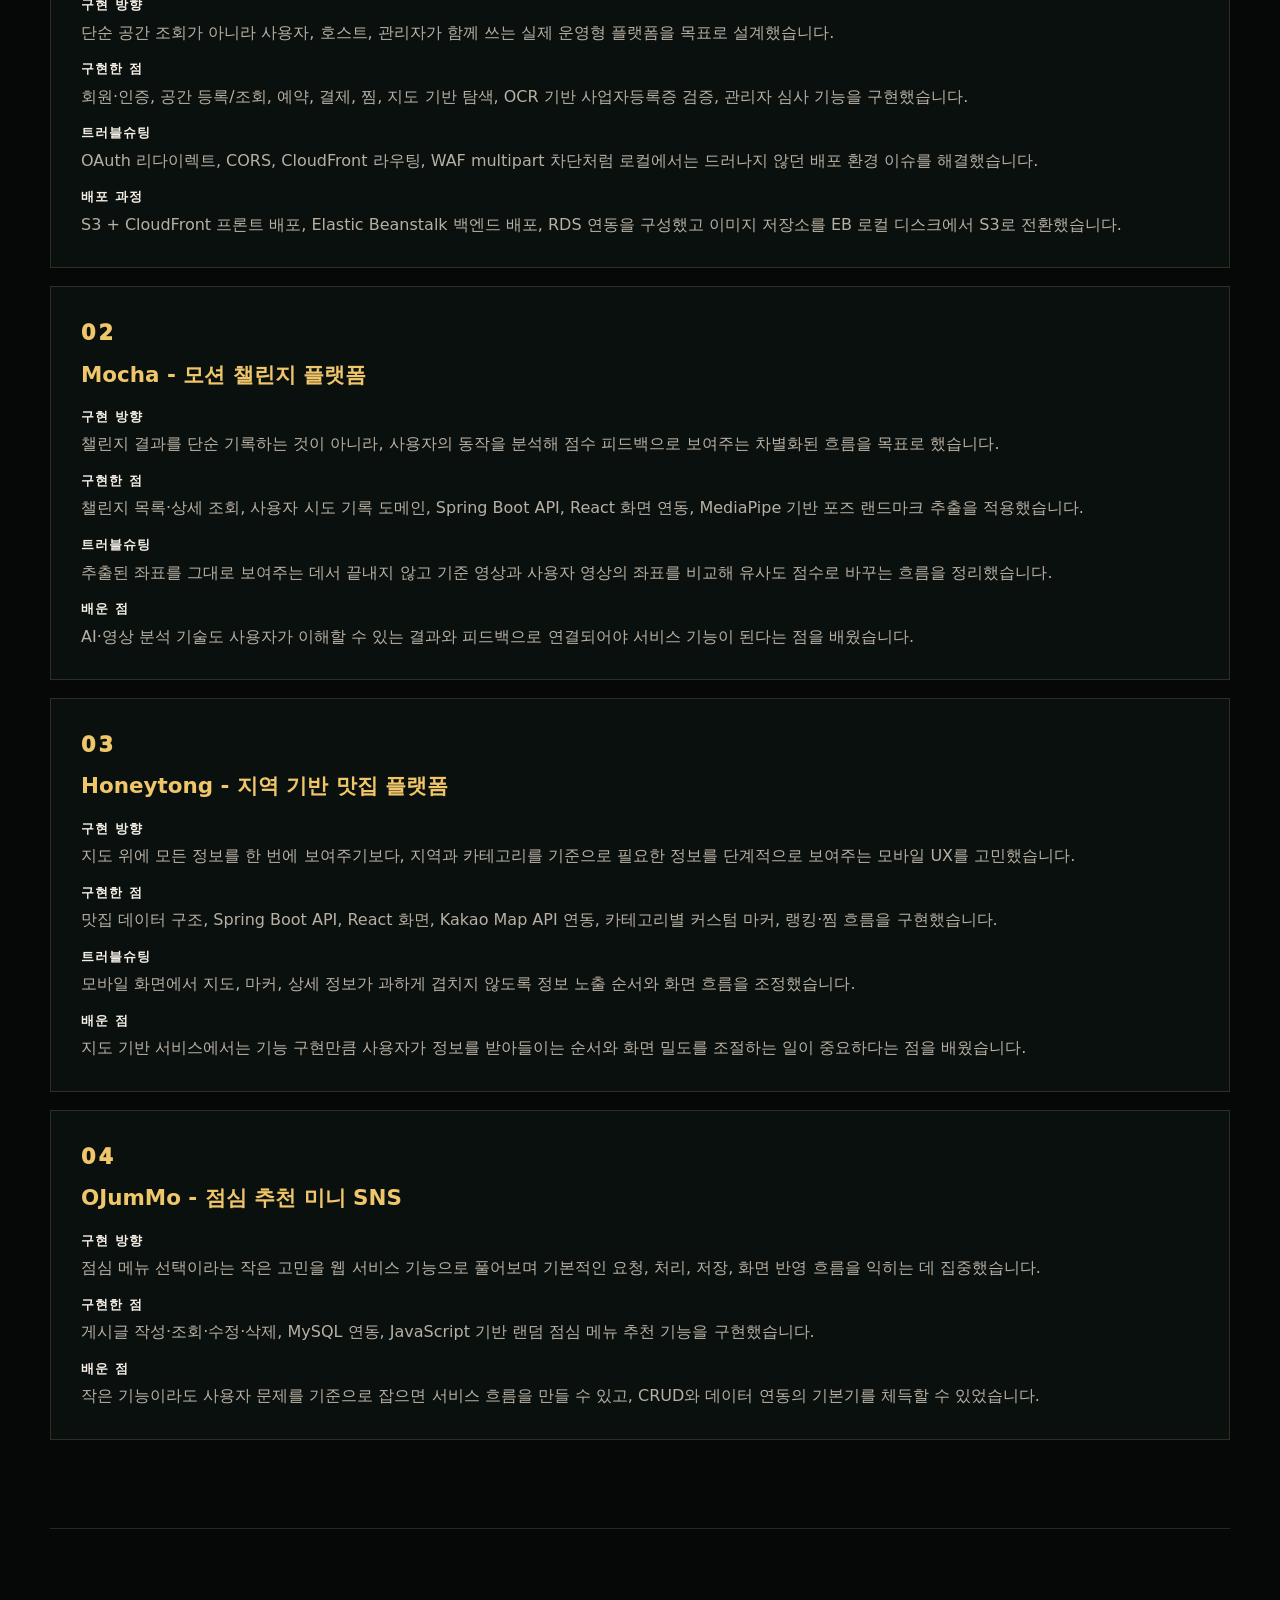
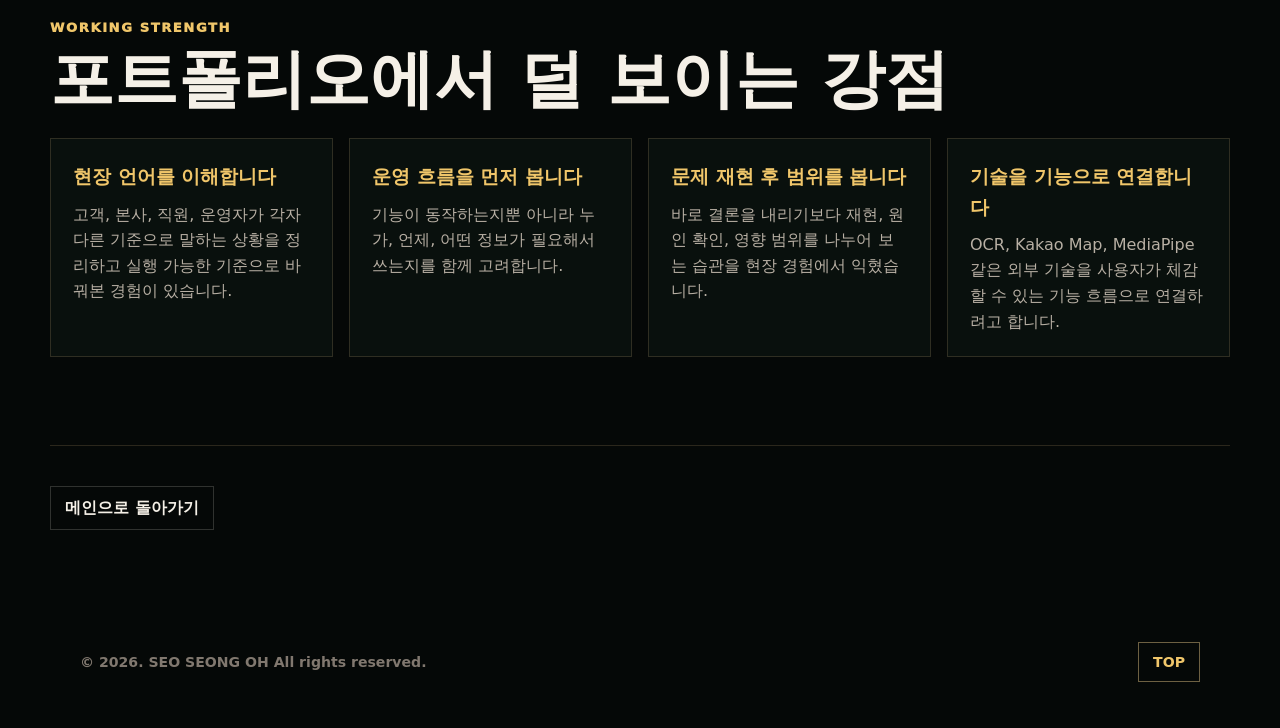
==== commit 59a65e72: "Update career description and links in index.html" ====
--- a/career/index.html
+++ b/career/index.html
@@ -37,11 +37,11 @@
           <p>
             현장을 운영하며 문제를 해결해온 경험을 바탕으로,<br />
             서비스의 구조를 이해하고 직접 구현하는<br />
-            Java/Spring Boot 개발자로 방향을 전환했습니다.
+            Java기반 풀스택 개발자로 방향을 전환했습니다.
           </p>
           <div class="career-actions">
-            <a class="resume-link" href="../assets/seo-seong-oh-career-profile.pdf" download>PDF 다운로드</a>
-            <a class="resume-link resume-link-secondary" href="../index.html#top">포트폴리오로 돌아가기</a>
+            <a class="resume-link" href="../assets/seo-seong-oh-career-profile.pdf" download>이력서 다운로드</a>
+            <a class="resume-link resume-link-secondary" href="../index.html#top">메인으로 돌아가기</a>
           </div>
         </div>
         <aside class="career-snapshot reveal" aria-label="Career snapshot">
@@ -62,19 +62,15 @@
         </div>
                 <div class="career-statement">
           <p>
-            AI가 업무 방식과 서비스 구조를 바꾸는 시대에는,<br />
-            기술을 단순히 사용하는 사람으로는<br />
-            충분하지 않다고 판단했습니다.<br />
-            앞으로의 경쟁력은 문제를 발견하는 감각과 함께,<br />
-            그 문제를 데이터와 소프트웨어 구조로<br />
-            풀어낼 수 있는 힘에서 나온다고 보았습니다.
+            AI가 업무 방식과 서비스 구조를 바꾸는 시대에는 기술을 단순히 사용하는 사람으로는<br />
+            충분하지 않다고 판단했습니다. 앞으로의 경쟁력은 문제를 발견하는 감각과 함께<br />
+            그 문제를 데이터와 소프트웨어 구조로 풀어낼 수 있는 힘에서 나온다고 보았습니다.
           </p>
           <p>
-            선택의 기로에서 저는 더 늦기 전에<br />
-            개발을 선택했습니다.<br />
-            13년간 현장에서 쌓은 운영 감각을<br />버리는 것이 아니라,<br />
-            Java/Spring Boot 기반의 구현 능력과<br />결합해<br />
-            실제 서비스 흐름을 만드는 개발자로<br />성장하고자 합니다.
+            선택의 기로에서 저는 더 늦기 전에 개발을 선택했습니다.<br />
+            13년간 현장에서 쌓은 운영 감각을 버리는 것이 아니라<br />
+            Java/Spring Boot 기반의 구현 능력과 결합해 실제<br />
+            서비스 흐름을 만드는 개발자로 성장하고자 합니다.
           </p>
         </div>
       </section>
@@ -87,7 +83,7 @@
         <div class="career-history-grid">
           <article>
             <span class="career-period">2021.06 - 2023.05</span>
-            <h3>HPI | 영업팀 대리 / 파트장</h3>
+            <h3>HPI | 영업팀</h3>
             <p>
               대형마트와 백화점 현장을 담당하며 한국야쿠르트·팔도 제품의 매장별 매출관리,
               판촉 운영, 현장 직원 채용·교육·관리를 수행했습니다.
@@ -100,7 +96,7 @@
           </article>
           <article>
             <span class="career-period">2017.09 - 2020.12</span>
-            <h3>롯데마트 | 축산팀 사원 / 팀원</h3>
+            <h3>롯데마트 | 축산팀</h3>
             <p>
               발주, 진열, 유통기한, 재고, 고객 응대, 인력 운영까지 매장 업무 전반을 담당했고,
               SAP 기반 매출·재고 데이터를 확인하며 운영 기준을 개선했습니다.
@@ -113,7 +109,7 @@
           </article>
         </div>
         <p class="career-lead">
-          이외에도 생산·납품·발주·재고관리, 정육코너 매장관리, 공연·행사 기획 운영을 경험하며
+          이외에도 생산·납품·발주·재고관리, 점포관리, 공연·행사 기획 운영을 경험하며
           고객, 현장 직원, 본사 담당자, 운영자 사이에서 문제가 어떻게 발생하고 해결되는지 몸으로 배웠습니다.
         </p>
       </section>
@@ -121,7 +117,7 @@
       <section class="career-section reveal" aria-labelledby="education-title">
         <div class="career-section-head">
           <p class="career-eyebrow">Training</p>
-          <h2 id="education-title">교육 이수 및 학습 내용</h2>
+          <h2 id="education-title">교육 이수 및 학습</h2>
         </div>
         <div class="career-education-card">
           <div>
@@ -205,15 +201,13 @@
         <div class="career-solving-grid career-solving-grid-tight">
           <article><h3>현장 언어를 이해합니다</h3><p>고객, 본사, 직원, 운영자가 각자 다른 기준으로 말하는 상황을 정리하고 실행 가능한 기준으로 바꿔본 경험이 있습니다.</p></article>
           <article><h3>운영 흐름을 먼저 봅니다</h3><p>기능이 동작하는지뿐 아니라 누가, 언제, 어떤 정보가 필요해서 쓰는지를 함께 고려합니다.</p></article>
-          <article><h3>문제를 재현하고 범위를 봅니다</h3><p>바로 결론을 내리기보다 재현, 원인 확인, 영향 범위를 나누어 보는 습관을 현장 경험에서 익혔습니다.</p></article>
+          <article><h3>문제 재현 후 범위를 봅니다</h3><p>바로 결론을 내리기보다 재현, 원인 확인, 영향 범위를 나누어 보는 습관을 현장 경험에서 익혔습니다.</p></article>
           <article><h3>기술을 기능으로 연결합니다</h3><p>OCR, Kakao Map, MediaPipe 같은 외부 기술을 사용자가 체감할 수 있는 기능 흐름으로 연결하려고 합니다.</p></article>
         </div>
       </section>
 
       <section class="career-cta reveal" aria-label="Career actions">
-        <p>웹 페이지에서는 맥락과 흐름을, PDF에서는 제출용 문서를 확인하실 수 있습니다.</p>
         <div class="career-actions">
-          <a class="resume-link" href="../assets/seo-seong-oh-career-profile.pdf" download>PDF 다운로드</a>
           <a class="resume-link resume-link-secondary" href="../index.html#top">메인으로 돌아가기</a>
         </div>
       </section>
@@ -226,4 +220,4 @@
 
     <script src="../script.js?v=career-page-2"></script>
   </body>
-</html>+</html>
--- a/styles.css
+++ b/styles.css
@@ -1024,13 +1024,11 @@
 }
 
 .career-detail-list article {
-  display: grid;
-  grid-template-columns: 72px minmax(0, 1fr);
-  gap: 20px;
-}
-
-.career-detail-list .career-project-index {
-  margin: 0;
+  display: block;
+}
+
+ .career-detail-list .career-project-index {
+  margin: 0 0 10px;
   color: var(--accent-strong);
   font-size: 1.3rem;
 }
@@ -1090,5 +1088,5 @@
 .career-page h2,
 .career-page h3 {
   overflow-wrap: anywhere;
-  word-break: break-all;
+
 }
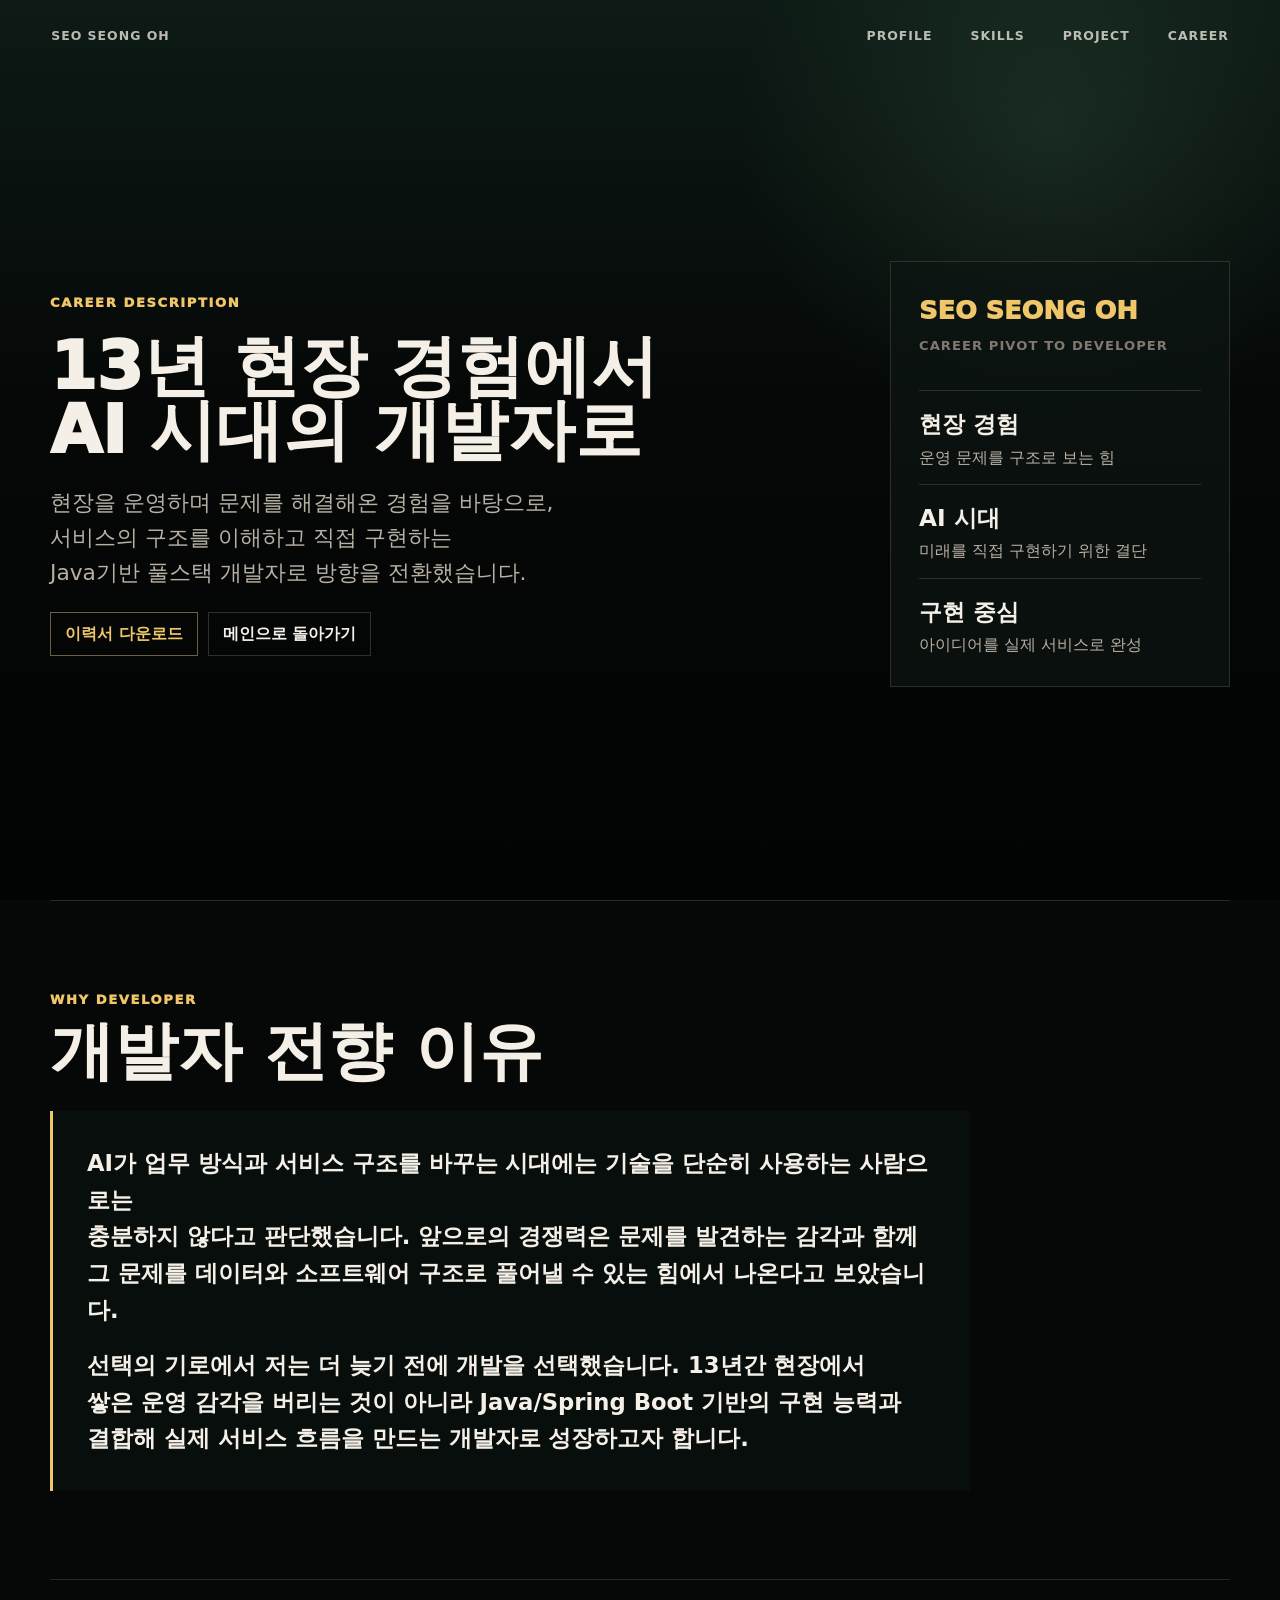
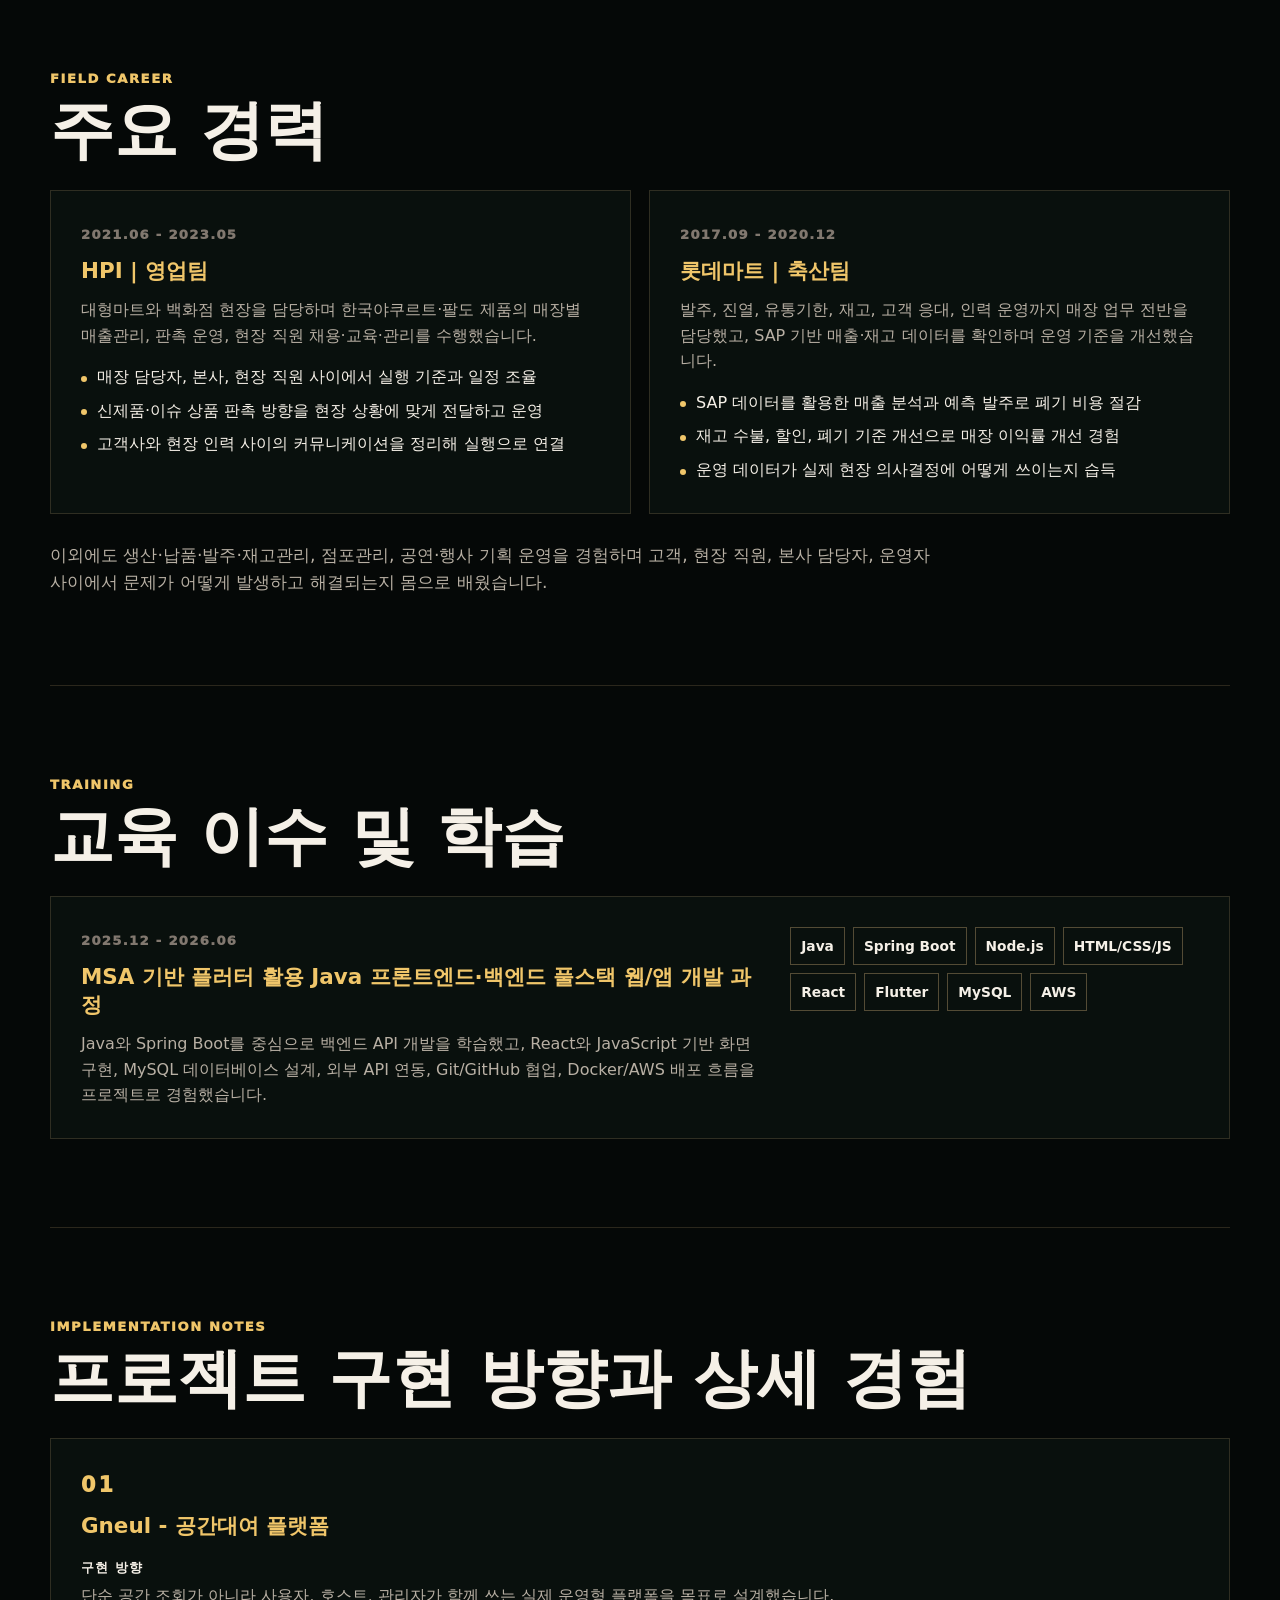
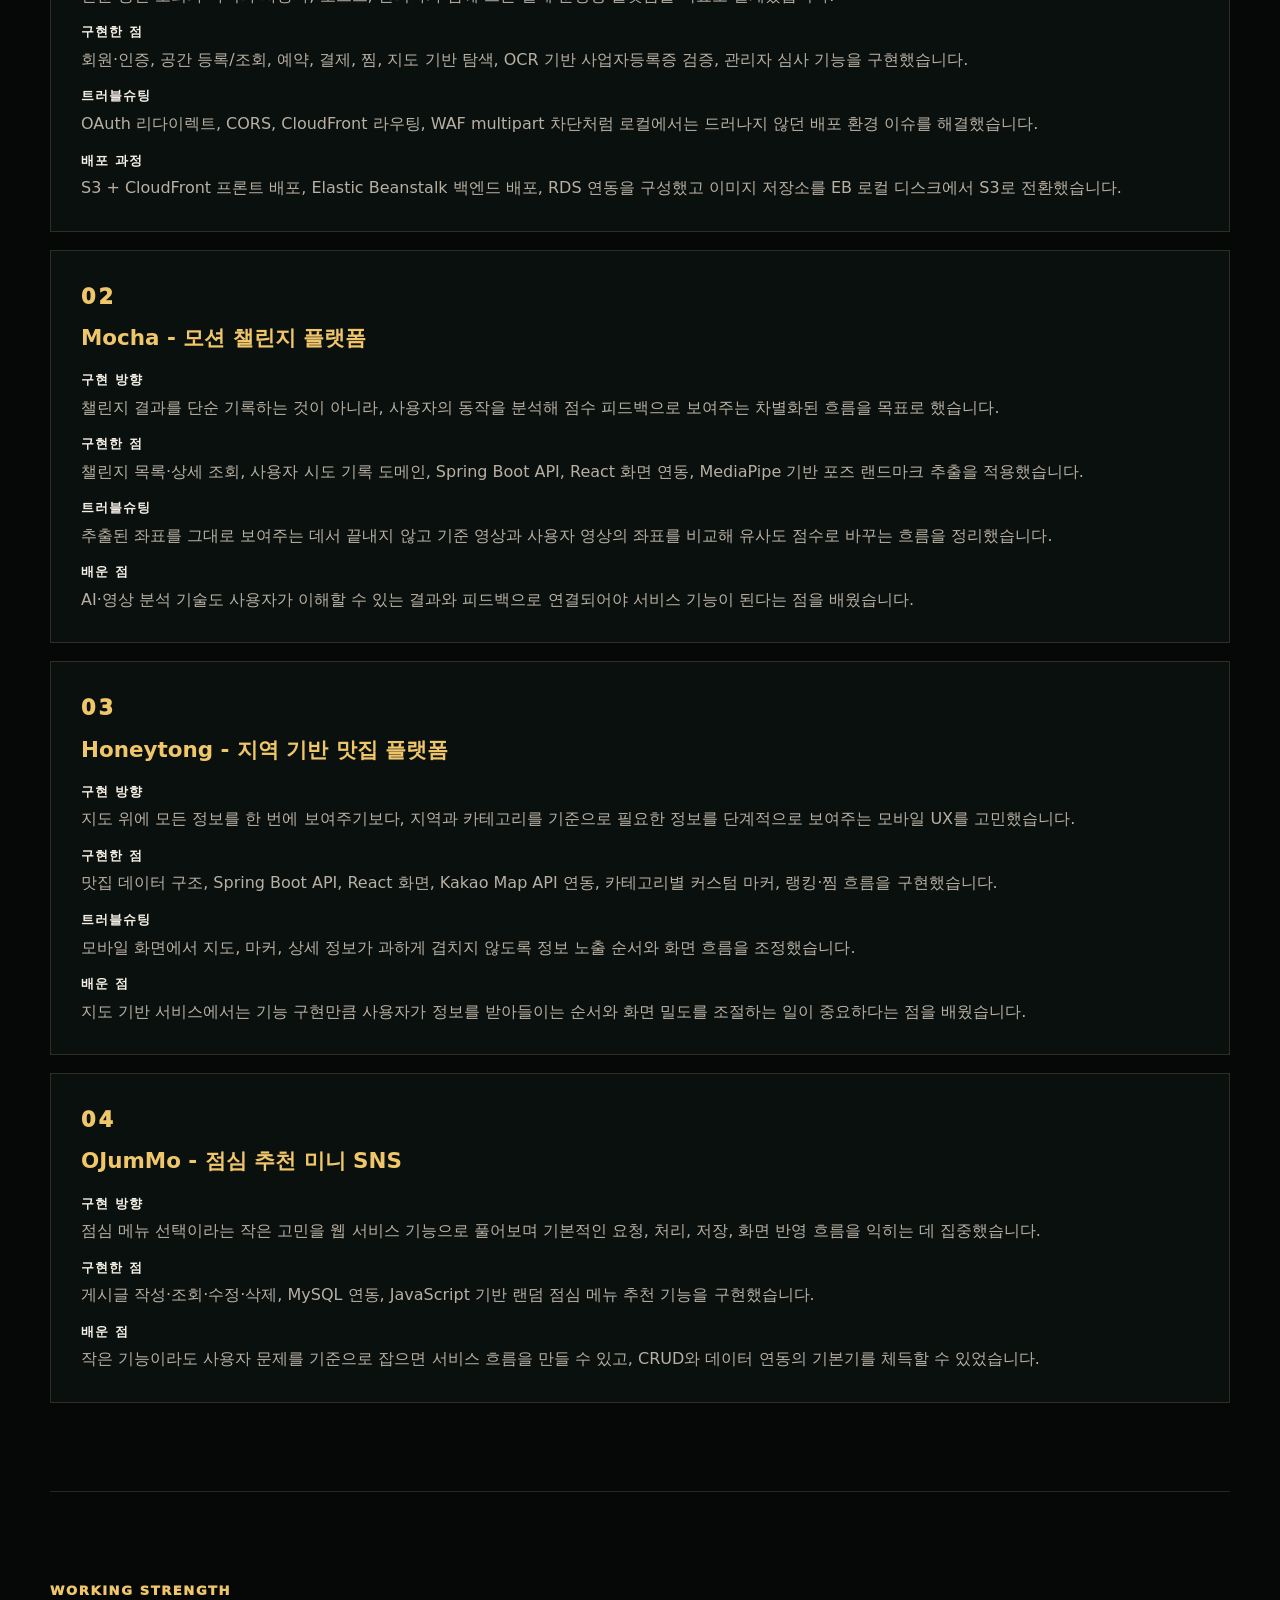
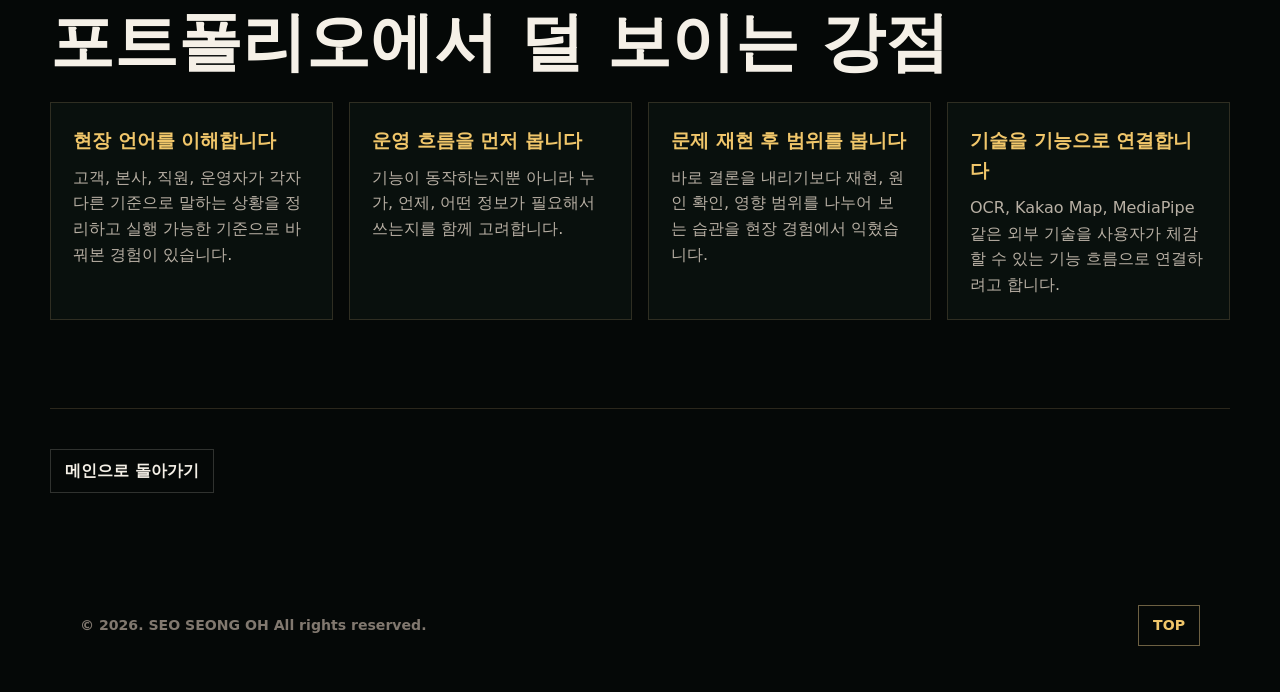
==== commit 22bfa276: "Update career index with new skills and experiences" ====
--- a/career/index.html
+++ b/career/index.html
@@ -48,9 +48,9 @@
           <strong>SEO SEONG OH</strong>
           <span>Career Pivot to Developer</span>
           <ul>
-            <li><b>13년</b><span>영업·운영·생산·재고 현장 경험</span></li>
-            <li><b>HPI</b><span>대형마트·백화점 현장 영업 관리</span></li>
-            <li><b>Java</b><span>Spring Boot 기반 서비스 구현</span></li>
+            <li><b>현장 경험</b><span>운영 문제를 구조로 보는 힘</span></li>
+            <li><b>AI 시대</b><span>미래를 직접 구현하기 위한 결단</span></li>
+            <li><b>구현 중심</b><span>아이디어를 실제 서비스로 완성</span></li>
           </ul>
         </aside>
       </section>
@@ -67,10 +67,9 @@
             그 문제를 데이터와 소프트웨어 구조로 풀어낼 수 있는 힘에서 나온다고 보았습니다.
           </p>
           <p>
-            선택의 기로에서 저는 더 늦기 전에 개발을 선택했습니다.<br />
-            13년간 현장에서 쌓은 운영 감각을 버리는 것이 아니라<br />
-            Java/Spring Boot 기반의 구현 능력과 결합해 실제<br />
-            서비스 흐름을 만드는 개발자로 성장하고자 합니다.
+            선택의 기로에서 저는 더 늦기 전에 개발을 선택했습니다. 13년간 현장에서<br />
+            쌓은 운영 감각을 버리는 것이 아니라 Java/Spring Boot 기반의 구현 능력과<br />
+            결합해 실제 서비스 흐름을 만드는 개발자로 성장하고자 합니다.
           </p>
         </div>
       </section>
@@ -102,9 +101,9 @@
               SAP 기반 매출·재고 데이터를 확인하며 운영 기준을 개선했습니다.
             </p>
             <ul>
-              <li>SAP 데이터를 활용한 매출 분석과 예측 발주 경험</li>
+              <li>SAP 데이터를 활용한 매출 분석과 예측 발주로 폐기 비용 절감</li>
               <li>재고 수불, 할인, 폐기 기준 개선으로 매장 이익률 개선 경험</li>
-              <li>운영 데이터가 실제 현장 의사결정에 어떻게 쓰이는지 체득</li>
+              <li>운영 데이터가 실제 현장 의사결정에 어떻게 쓰이는지 습득</li>
             </ul>
           </article>
         </div>
@@ -131,13 +130,12 @@
           <ul class="career-skill-tags">
             <li>Java</li>
             <li>Spring Boot</li>
-            <li>Spring Data JPA</li>
+            <li>Node.js</li>
+            <li>HTML/CSS/JS</li>
             <li>React</li>
-            <li>TypeScript</li>
+            <li>Flutter</li>
             <li>MySQL</li>
-            <li>Docker</li>
             <li>AWS</li>
-            <li>External API</li>
           </ul>
         </div>
       </section>
--- a/styles.css
+++ b/styles.css
@@ -648,7 +648,7 @@
   display: grid;
   grid-template-columns: minmax(0, 1fr) 340px;
   gap: clamp(32px, 7vw, 92px);
-  align-items: stretch;
+  align-items: center;
   min-height: calc(100svh - var(--header) - 120px);
   padding-bottom: 96px;
 }
@@ -693,7 +693,8 @@
 
 .career-snapshot {
   display: grid;
-  align-content: end;
+  align-content: start;
+  align-self: center;
   border: 1px solid var(--line);
   background: rgba(13, 21, 18, 0.72);
   padding: 28px;
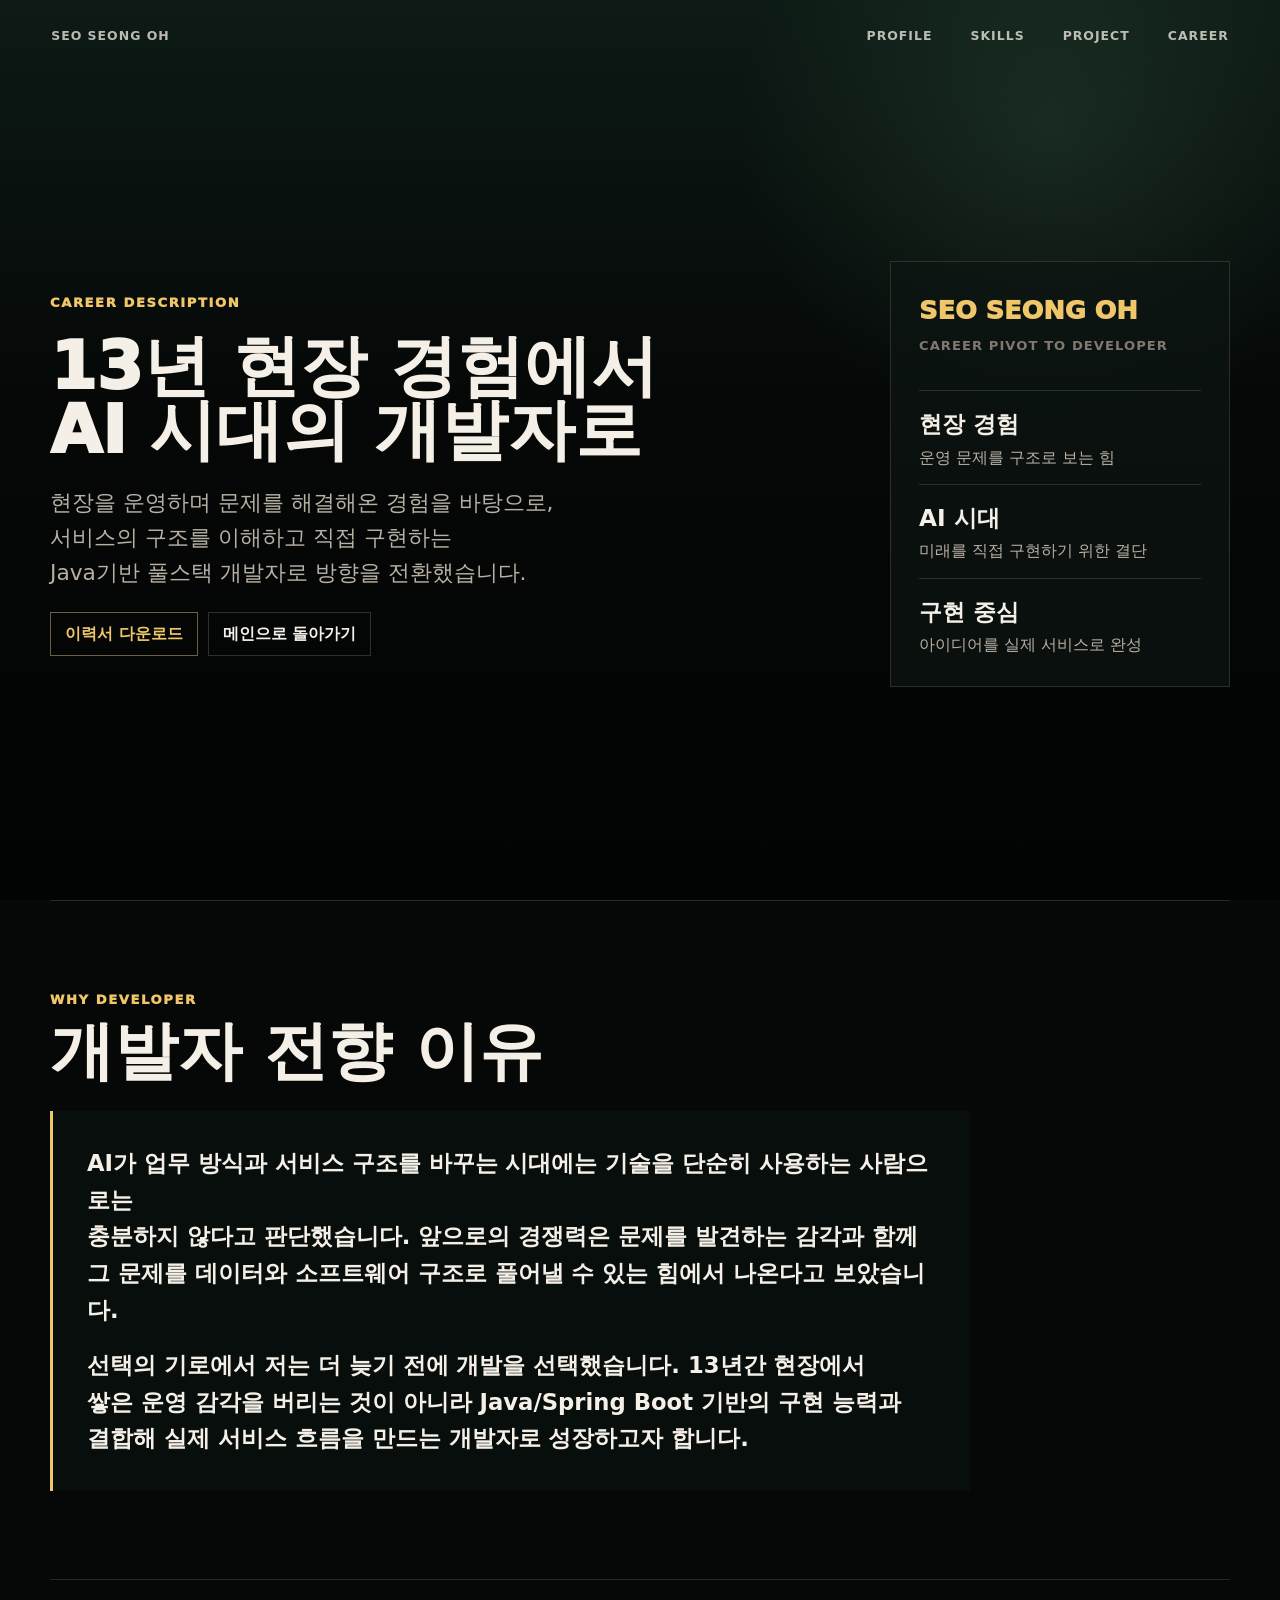
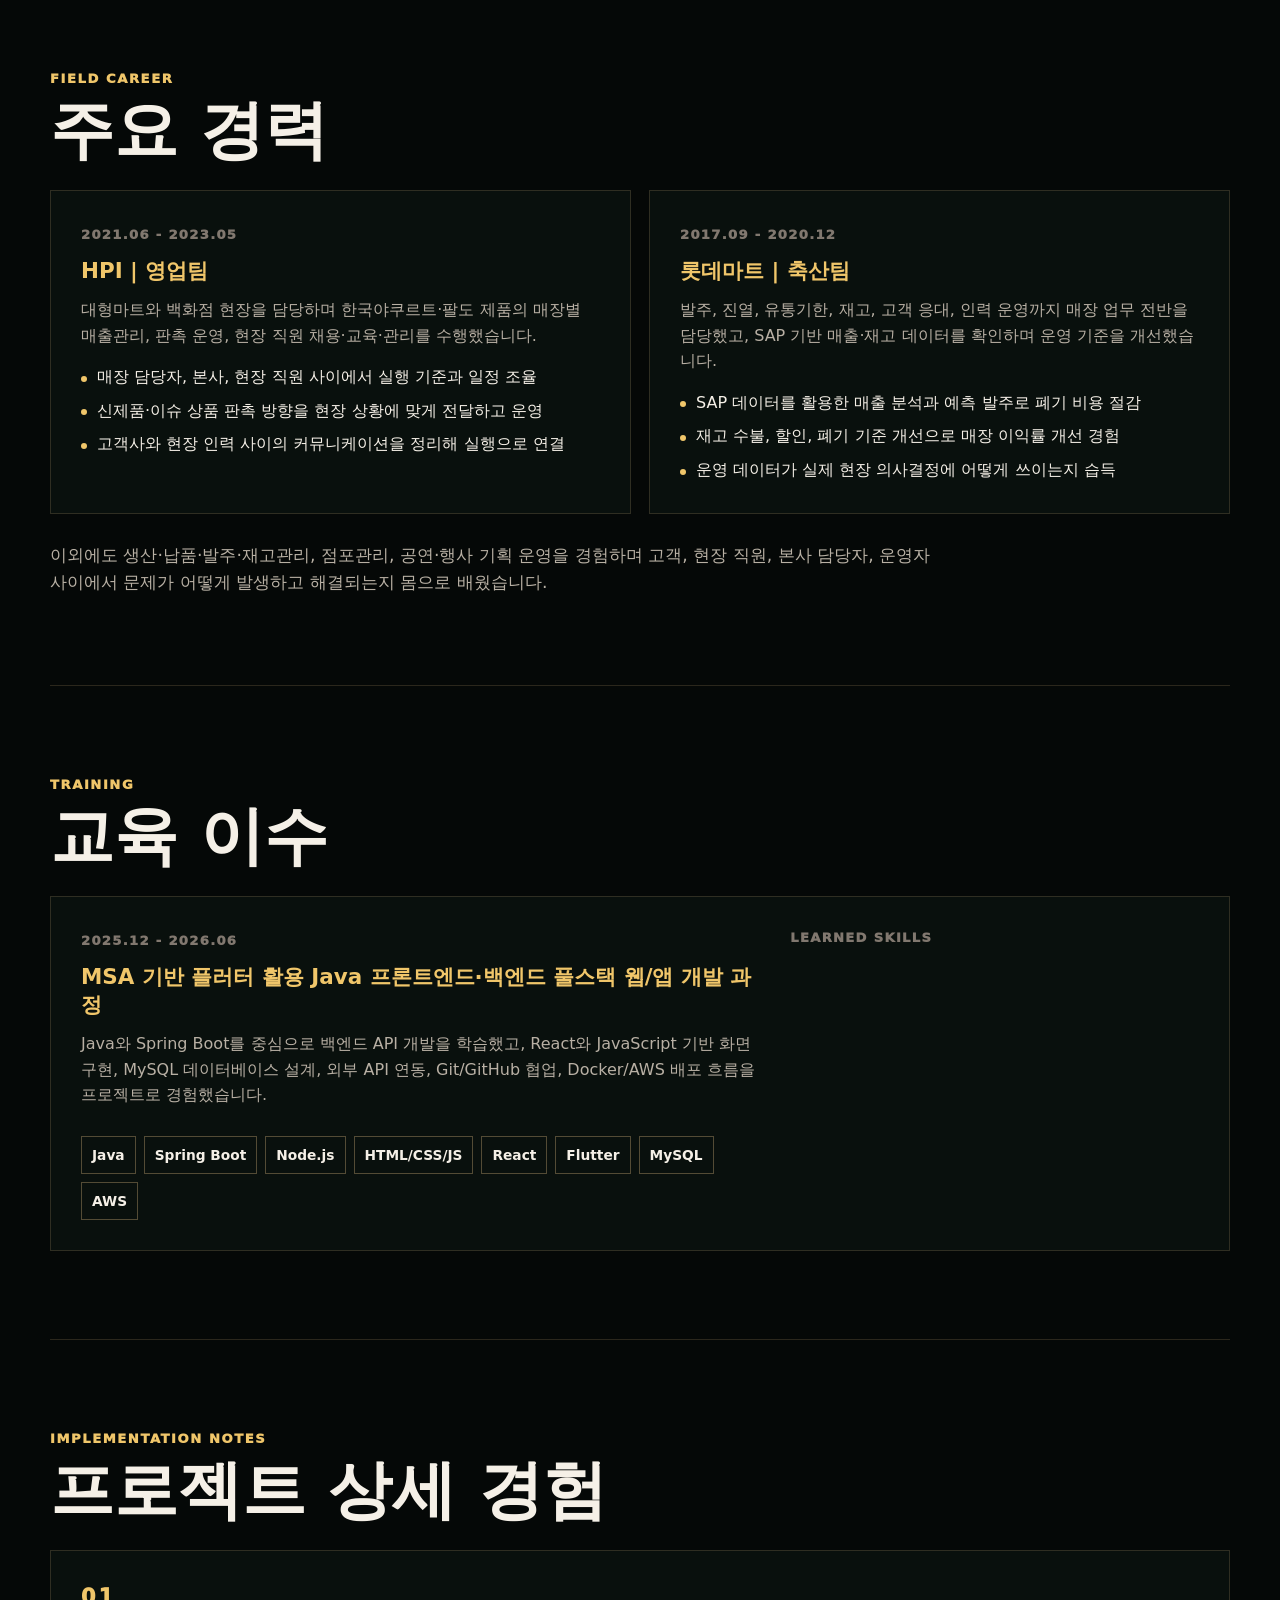
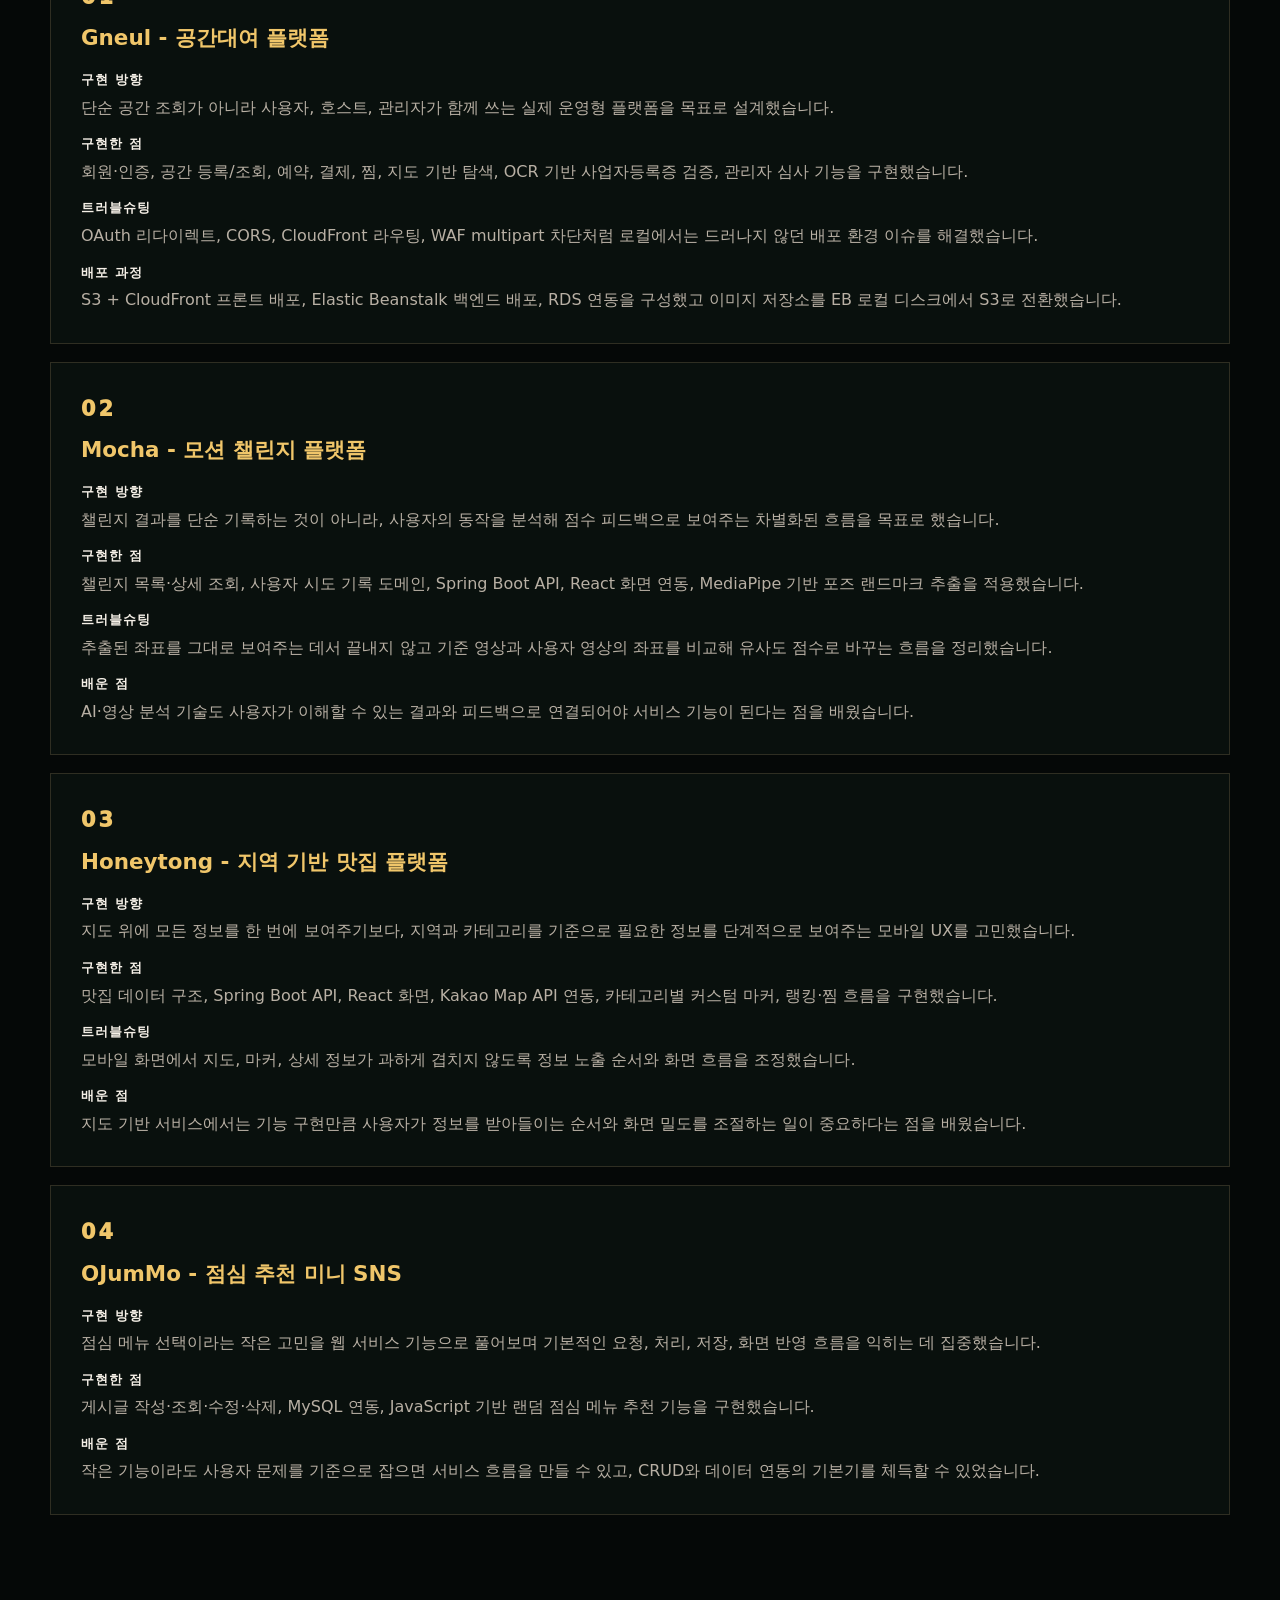
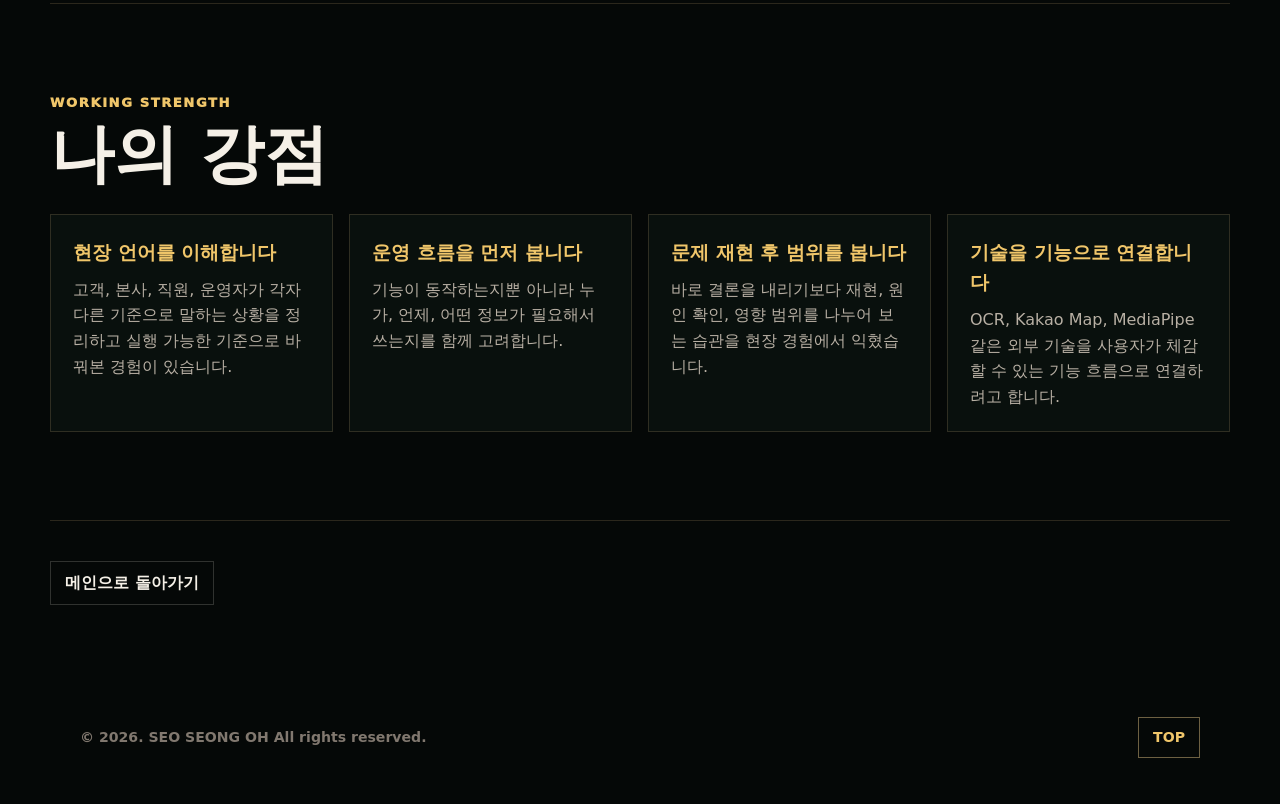
==== commit 01307064: "Update index.html" ====
--- a/career/index.html
+++ b/career/index.html
@@ -116,7 +116,7 @@
       <section class="career-section reveal" aria-labelledby="education-title">
         <div class="career-section-head">
           <p class="career-eyebrow">Training</p>
-          <h2 id="education-title">교육 이수 및 학습</h2>
+          <h2 id="education-title">교육 이수</h2>
         </div>
         <div class="career-education-card">
           <div>
@@ -127,6 +127,7 @@
               MySQL 데이터베이스 설계, 외부 API 연동, Git/GitHub 협업, Docker/AWS 배포 흐름을 프로젝트로 경험했습니다.
             </p>
           </div>
+          <span class="career-period">Learned skills</span>
           <ul class="career-skill-tags">
             <li>Java</li>
             <li>Spring Boot</li>
@@ -143,7 +144,7 @@
       <section class="career-section reveal" aria-labelledby="details-title">
         <div class="career-section-head">
           <p class="career-eyebrow">Implementation Notes</p>
-          <h2 id="details-title">프로젝트 구현 방향과 상세 경험</h2>
+          <h2 id="details-title">프로젝트 상세 경험</h2>
         </div>
         <div class="career-detail-list">
           <article>
@@ -194,7 +195,7 @@
       <section class="career-section reveal" aria-labelledby="strength-title">
         <div class="career-section-head">
           <p class="career-eyebrow">Working Strength</p>
-          <h2 id="strength-title">포트폴리오에서 덜 보이는 강점</h2>
+          <h2 id="strength-title">나의 강점</h2>
         </div>
         <div class="career-solving-grid career-solving-grid-tight">
           <article><h3>현장 언어를 이해합니다</h3><p>고객, 본사, 직원, 운영자가 각자 다른 기준으로 말하는 상황을 정리하고 실행 가능한 기준으로 바꿔본 경험이 있습니다.</p></article>
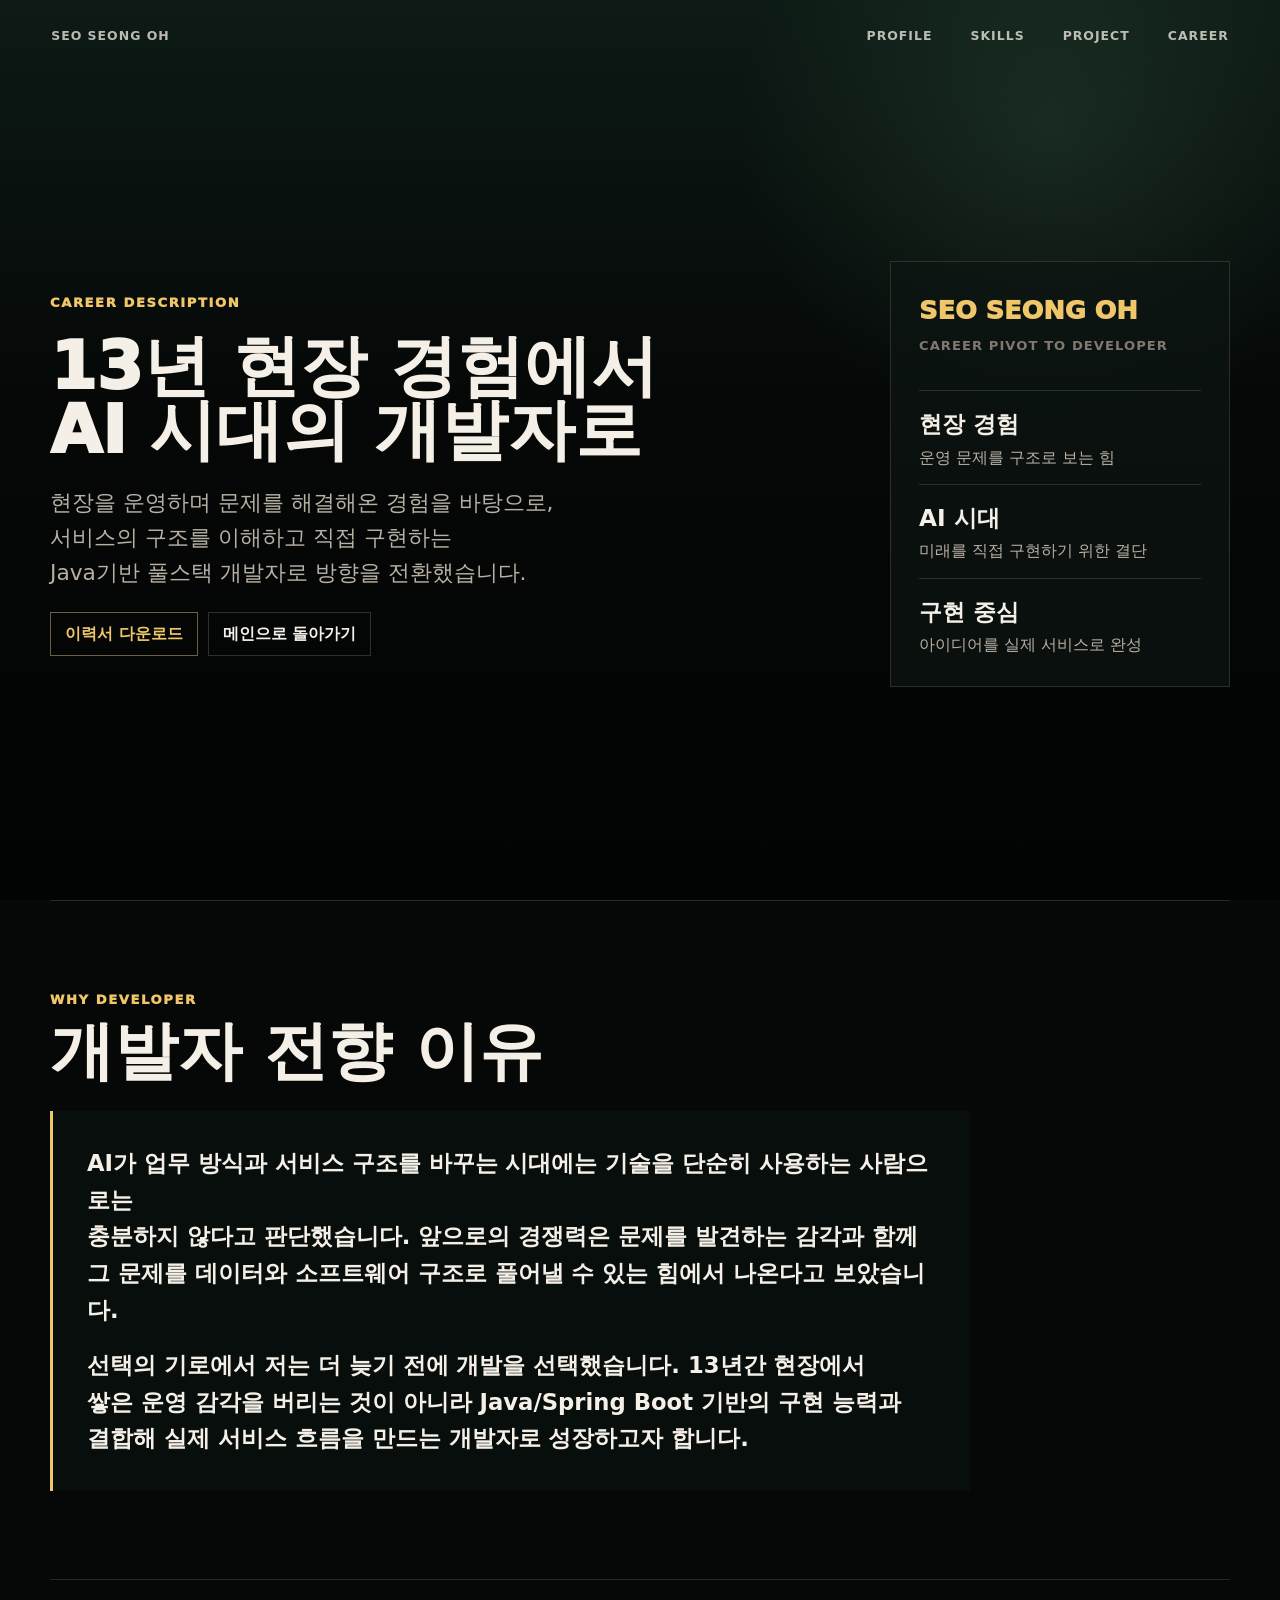
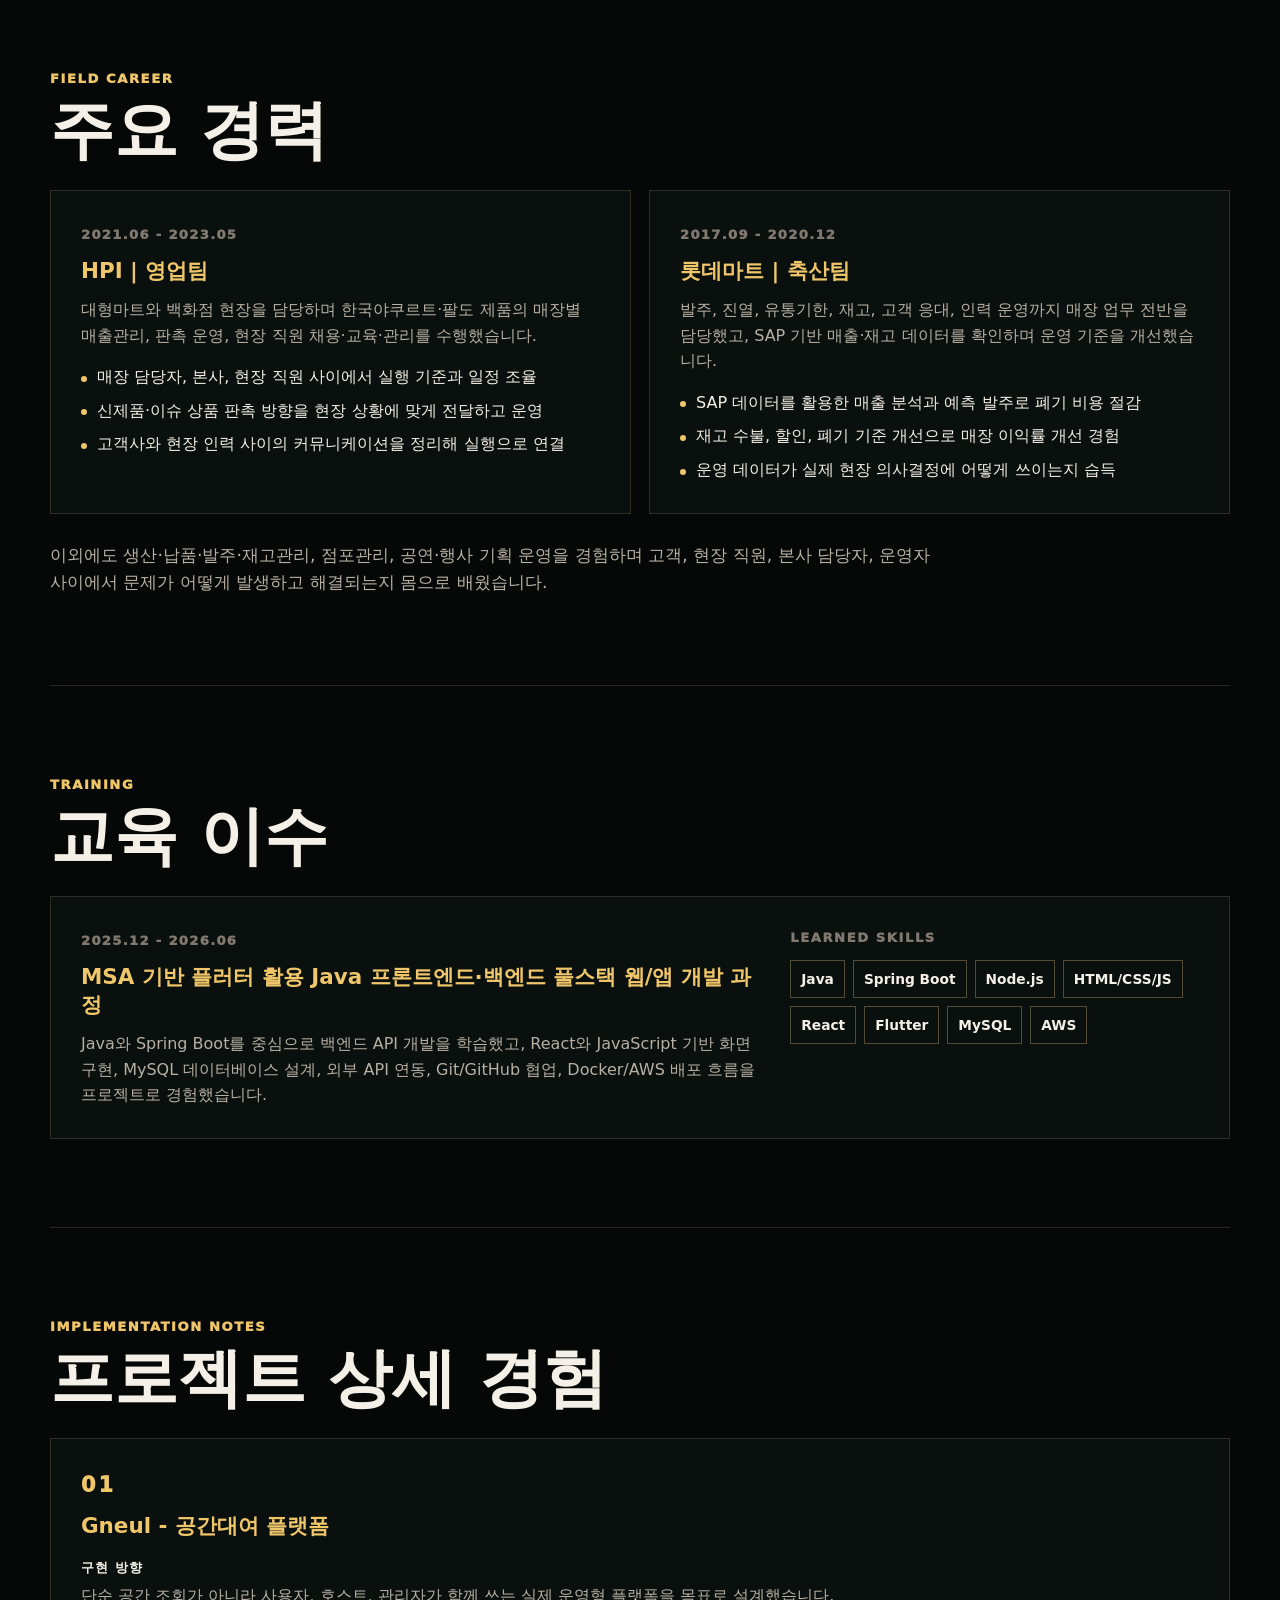
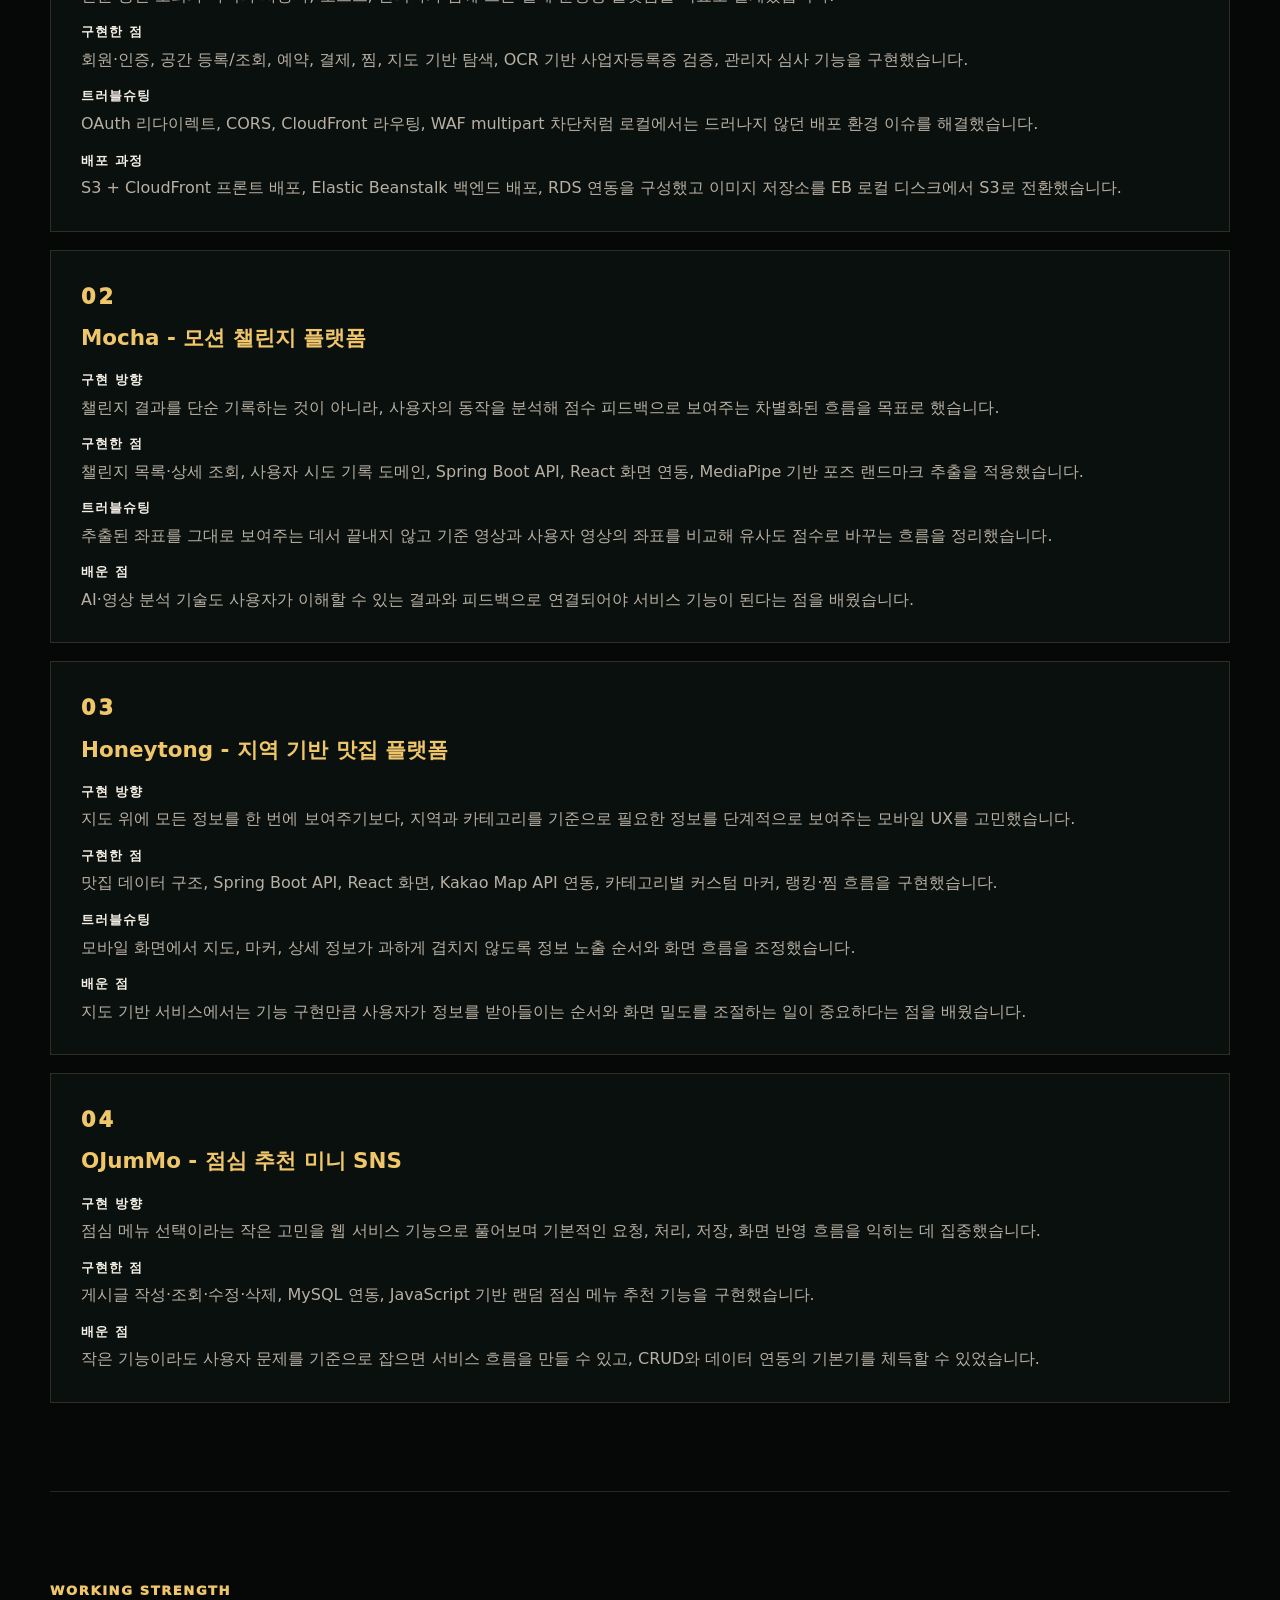
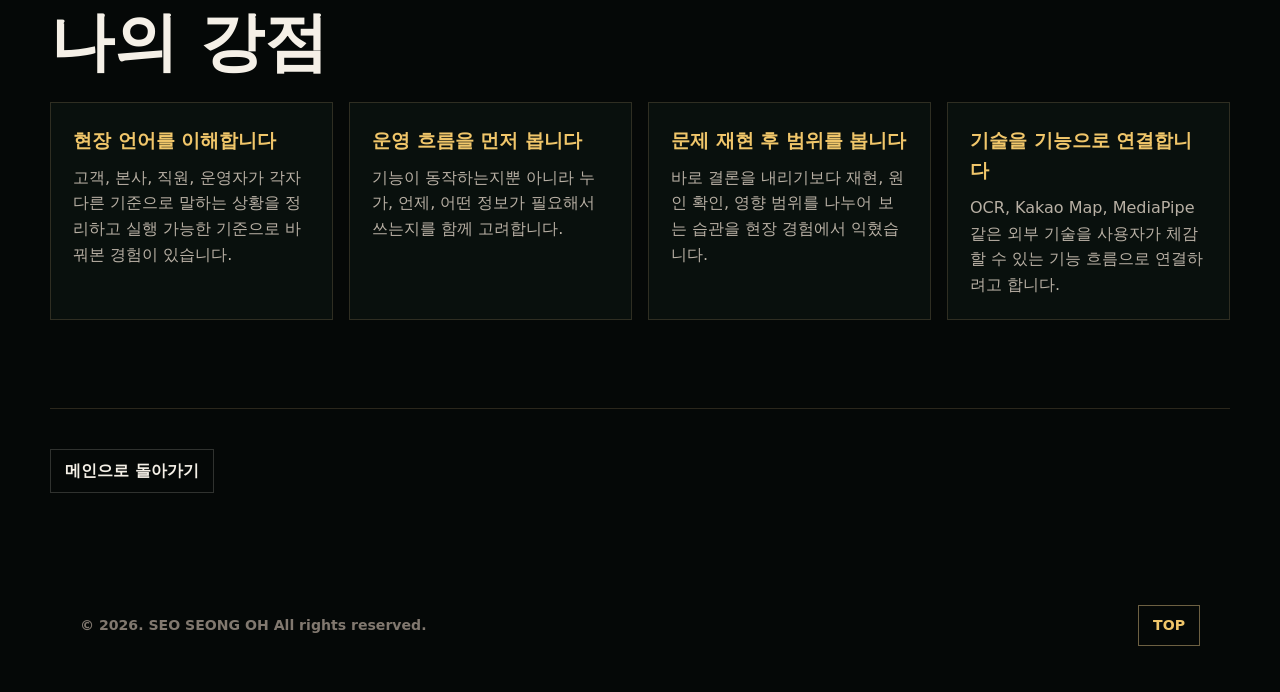
==== commit 768b0f2e: "career detail update" ====
--- a/career/index.html
+++ b/career/index.html
@@ -127,17 +127,19 @@
               MySQL 데이터베이스 설계, 외부 API 연동, Git/GitHub 협업, Docker/AWS 배포 흐름을 프로젝트로 경험했습니다.
             </p>
           </div>
-          <span class="career-period">Learned skills</span>
-          <ul class="career-skill-tags">
-            <li>Java</li>
-            <li>Spring Boot</li>
-            <li>Node.js</li>
-            <li>HTML/CSS/JS</li>
-            <li>React</li>
-            <li>Flutter</li>
-            <li>MySQL</li>
-            <li>AWS</li>
-          </ul>
+          <div class="career-skill-panel">
+            <span>Learned Skills</span>
+            <ul class="career-skill-tags">
+              <li>Java</li>
+              <li>Spring Boot</li>
+              <li>Node.js</li>
+              <li>HTML/CSS/JS</li>
+              <li>React</li>
+              <li>Flutter</li>
+              <li>MySQL</li>
+              <li>AWS</li>
+            </ul>
+          </div>
         </div>
       </section>
 
--- a/styles.css
+++ b/styles.css
@@ -975,6 +975,12 @@
   color: var(--muted);
 }
 
+.career-education-card h3,
+.career-education-card p {
+  overflow-wrap: anywhere;
+  word-break: normal;
+}
+
 .career-history-grid ul {
   display: grid;
   gap: 8px;
@@ -1005,10 +1011,26 @@
   align-items: start;
 }
 
+.career-skill-panel {
+  display: grid;
+  align-content: start;
+  gap: 12px;
+  min-width: 0;
+}
+
+.career-skill-panel > span {
+  color: var(--dim);
+  font-size: 0.82rem;
+  font-weight: 1000;
+  letter-spacing: 0.12em;
+  text-transform: uppercase;
+}
+
 .career-skill-tags {
   display: flex;
   flex-wrap: wrap;
   gap: 8px;
+  align-content: flex-start;
 }
 
 .career-skill-tags li {
@@ -1090,4 +1112,71 @@
 .career-page h3 {
   overflow-wrap: anywhere;
 
+}
+@media (max-width: 720px) {
+  .career-education-card > div,
+  .career-skill-panel,
+  .career-skill-tags {
+    min-width: 0;
+    max-width: 100%;
+  }
+
+  .career-skill-tags {
+    display: grid;
+    grid-template-columns: repeat(2, minmax(0, 1fr));
+  }
+
+  .career-skill-tags li {
+    min-width: 0;
+    padding: 7px 8px;
+    text-align: center;
+    white-space: normal;
+    overflow-wrap: anywhere;
+  }
+}
+@media (max-width: 720px) {
+  .career-education-card h3,
+  .career-education-card p {
+    word-break: break-all;
+  }
+}
+@media (max-width: 720px) {
+  .career-education-card h3,
+  .career-education-card p,
+  .career-skill-panel,
+  .career-skill-tags {
+    max-width: calc(100vw - 72px);
+  }
+
+  .career-skill-tags {
+    width: calc(100vw - 72px);
+  }
+}
+@media (max-width: 720px) {
+  .career-education-card h3,
+  .career-education-card p,
+  .career-skill-panel,
+  .career-skill-tags {
+    width: 100%;
+    max-width: 280px;
+  }
+
+  .career-skill-tags {
+    width: 280px;
+    max-width: 280px;
+  }
+}
+@media (max-width: 720px) {
+  .career-education-card h3,
+  .career-education-card p,
+  .career-skill-panel,
+  .career-skill-tags {
+    width: min(320px, calc(100vw - 72px));
+    max-width: min(320px, calc(100vw - 72px));
+  }
+
+  .career-education-card h3,
+  .career-education-card p {
+    word-break: normal;
+  }
 }
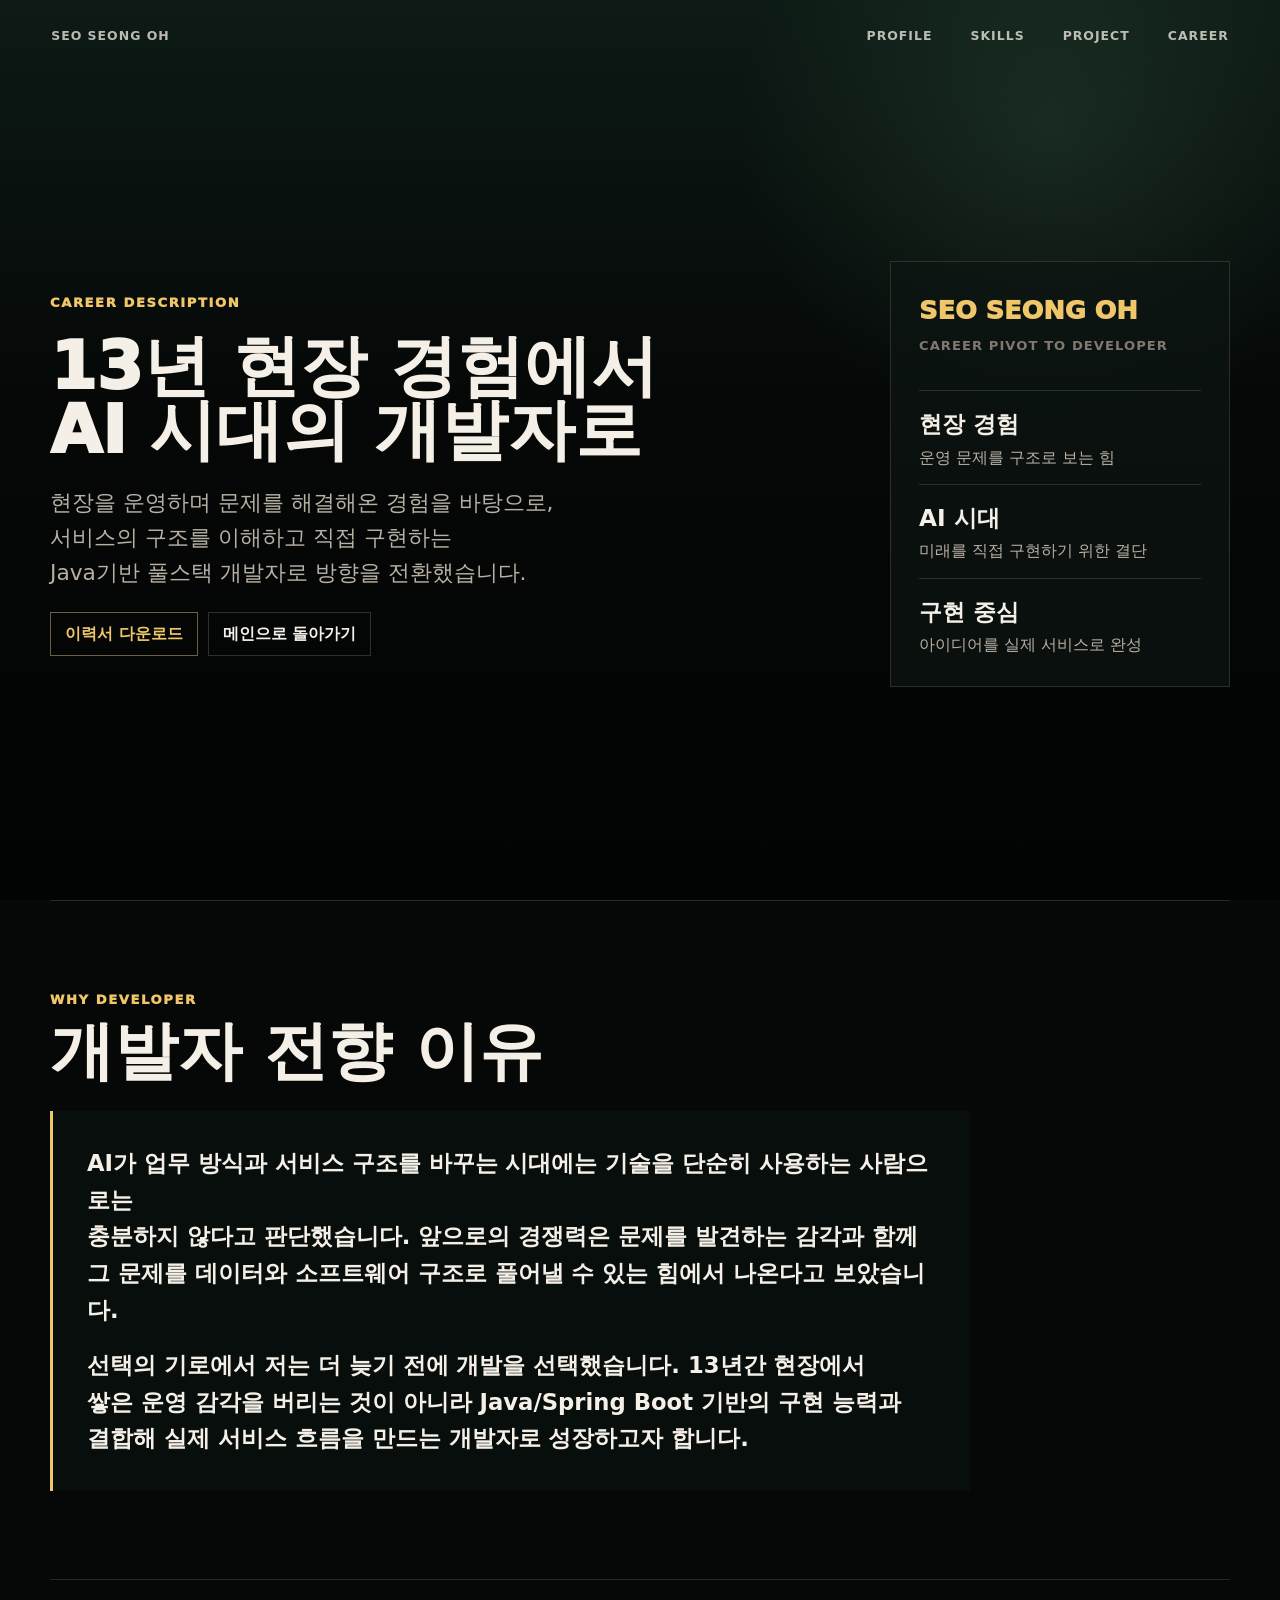
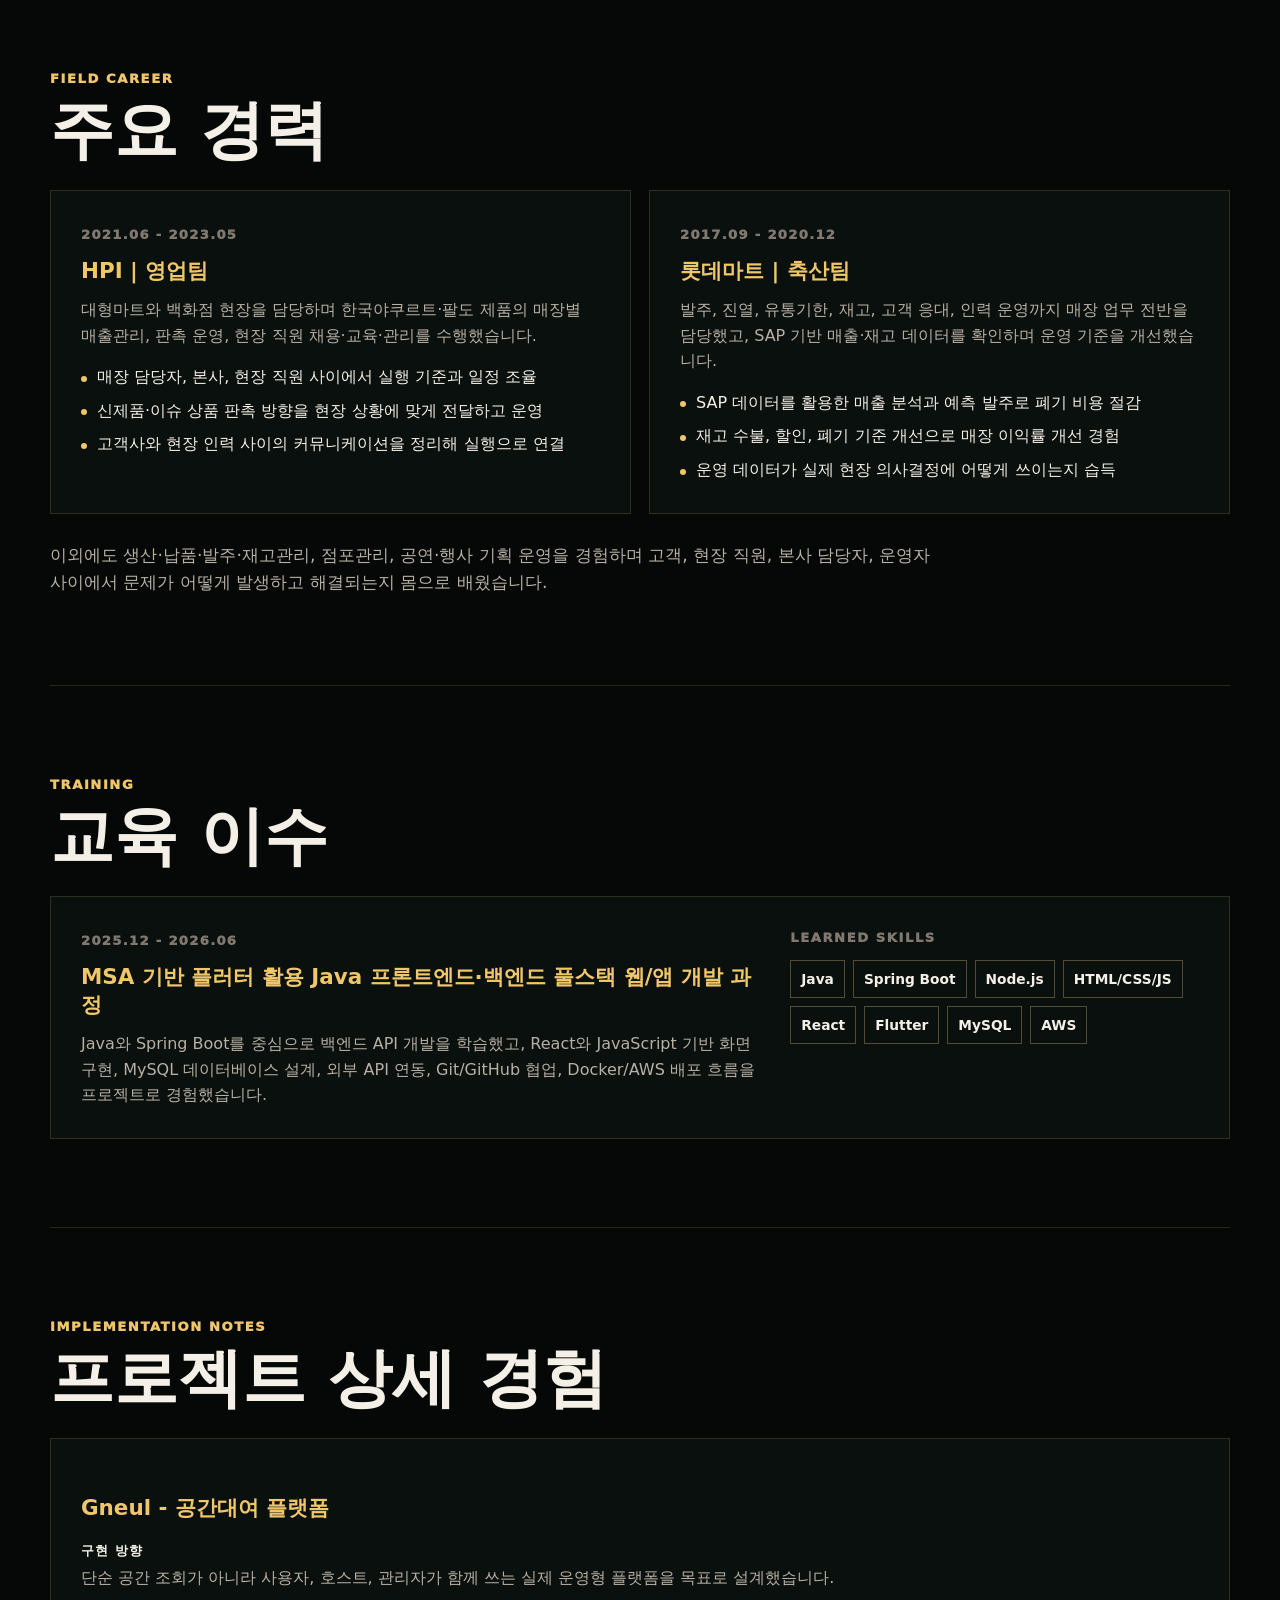
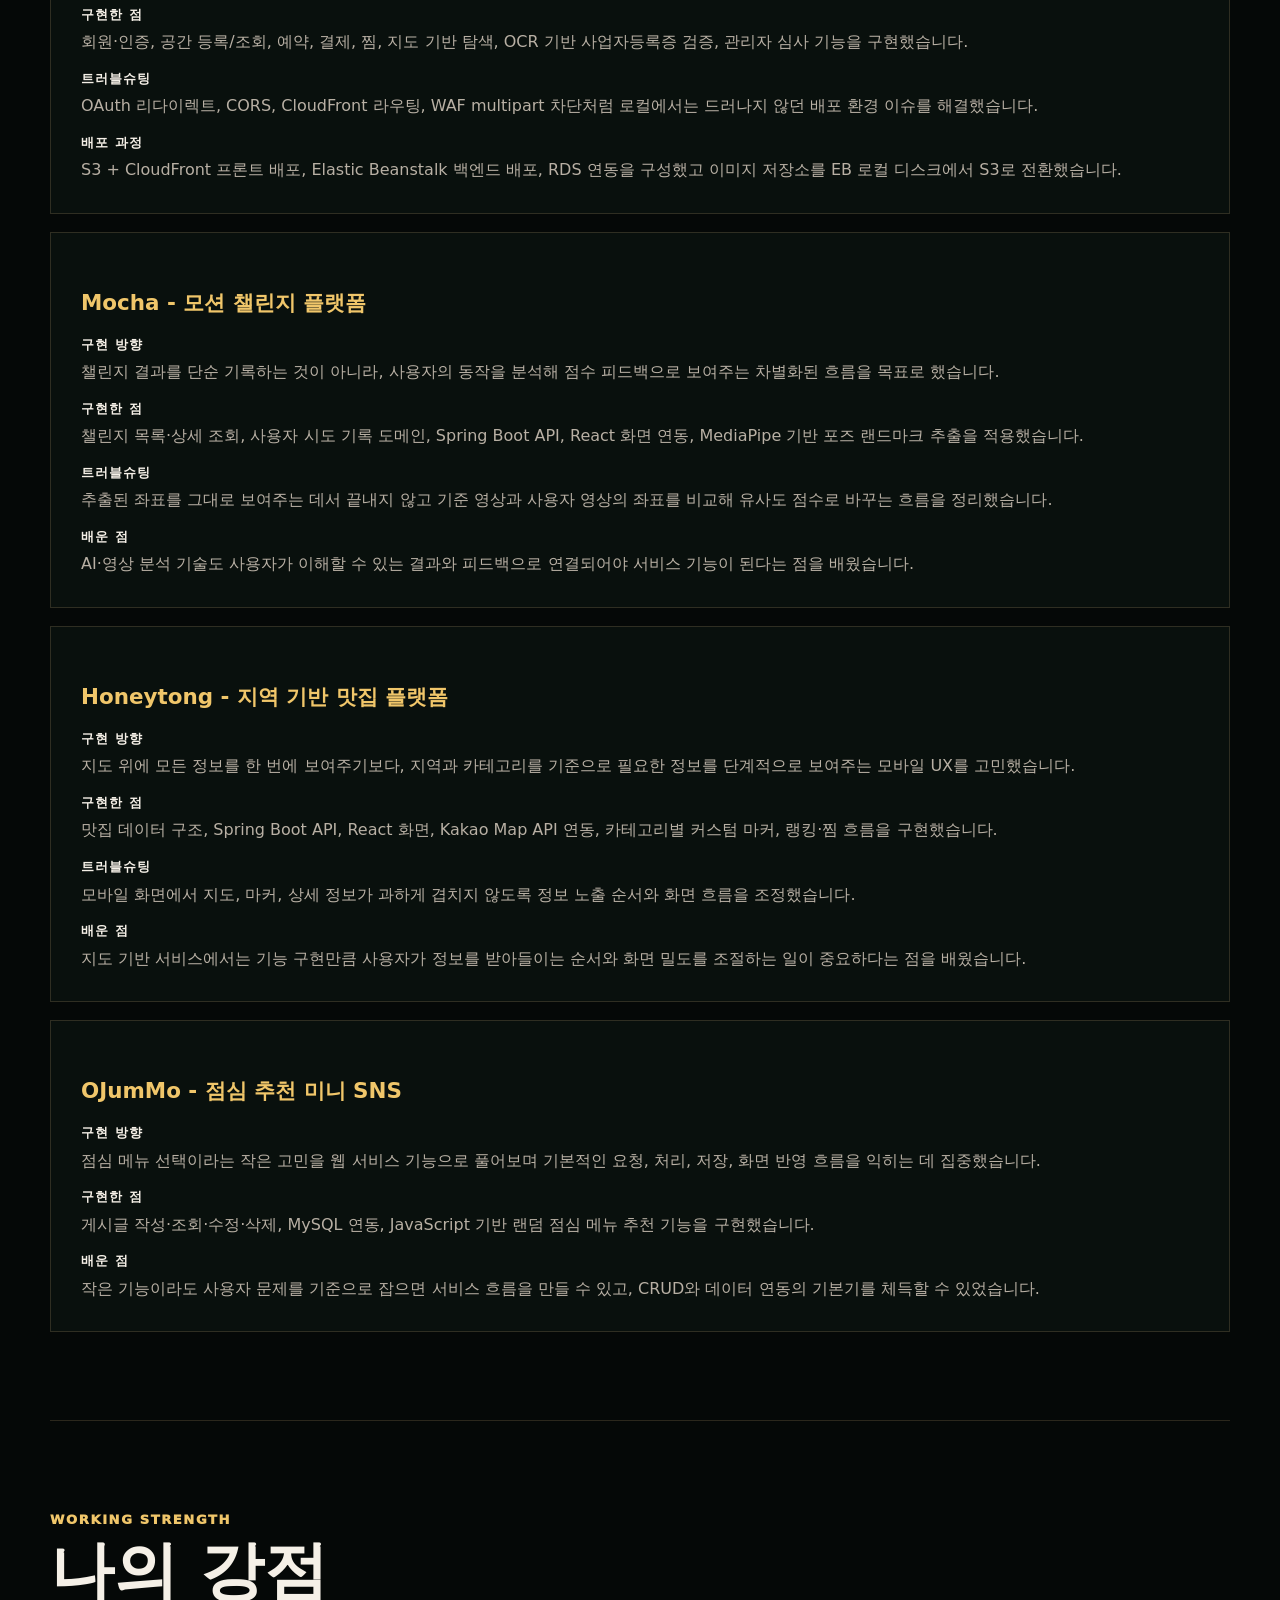
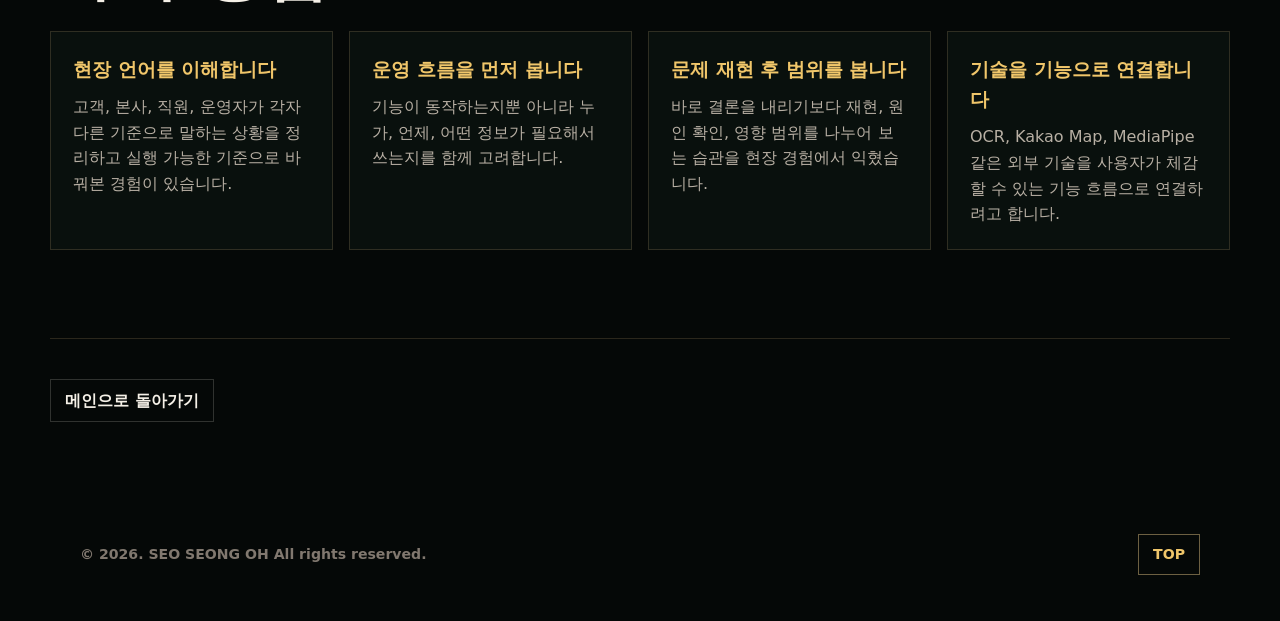
==== commit e178d28b: "Remove project index numbers from career details Removed project index numbers from multiple project" ====
--- a/career/index.html
+++ b/career/index.html
@@ -150,7 +150,7 @@
         </div>
         <div class="career-detail-list">
           <article>
-            <span class="career-project-index">01</span>
+            <span class="career-project-index"></span>
             <h3>Gneul - 공간대여 플랫폼</h3>
             <dl>
               <div><dt>구현 방향</dt><dd>단순 공간 조회가 아니라 사용자, 호스트, 관리자가 함께 쓰는 실제 운영형 플랫폼을 목표로 설계했습니다.</dd></div>
@@ -161,7 +161,7 @@
           </article>
 
           <article>
-            <span class="career-project-index">02</span>
+            <span class="career-project-index"></span>
             <h3>Mocha - 모션 챌린지 플랫폼</h3>
             <dl>
               <div><dt>구현 방향</dt><dd>챌린지 결과를 단순 기록하는 것이 아니라, 사용자의 동작을 분석해 점수 피드백으로 보여주는 차별화된 흐름을 목표로 했습니다.</dd></div>
@@ -172,7 +172,7 @@
           </article>
 
           <article>
-            <span class="career-project-index">03</span>
+            <span class="career-project-index"></span>
             <h3>Honeytong - 지역 기반 맛집 플랫폼</h3>
             <dl>
               <div><dt>구현 방향</dt><dd>지도 위에 모든 정보를 한 번에 보여주기보다, 지역과 카테고리를 기준으로 필요한 정보를 단계적으로 보여주는 모바일 UX를 고민했습니다.</dd></div>
@@ -183,7 +183,7 @@
           </article>
 
           <article>
-            <span class="career-project-index">04</span>
+            <span class="career-project-index"></span>
             <h3>OJumMo - 점심 추천 미니 SNS</h3>
             <dl>
               <div><dt>구현 방향</dt><dd>점심 메뉴 선택이라는 작은 고민을 웹 서비스 기능으로 풀어보며 기본적인 요청, 처리, 저장, 화면 반영 흐름을 익히는 데 집중했습니다.</dd></div>
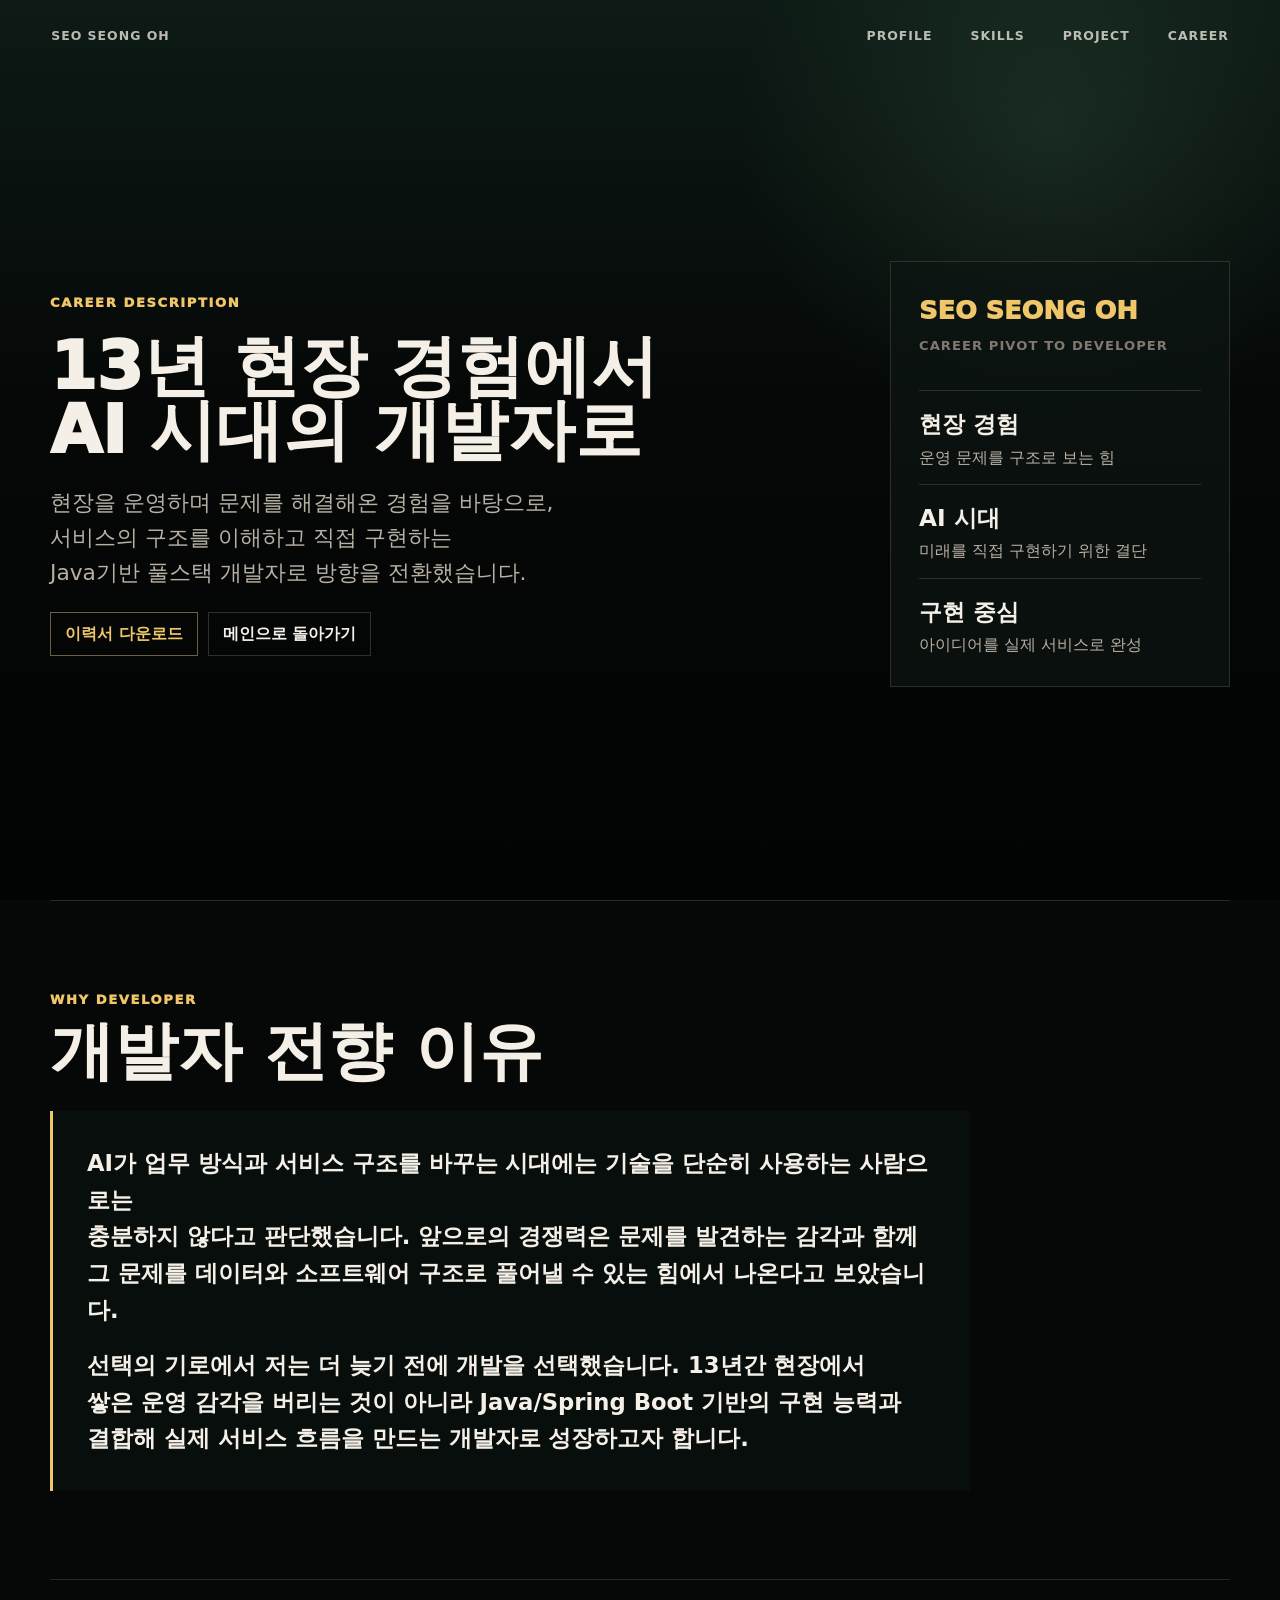
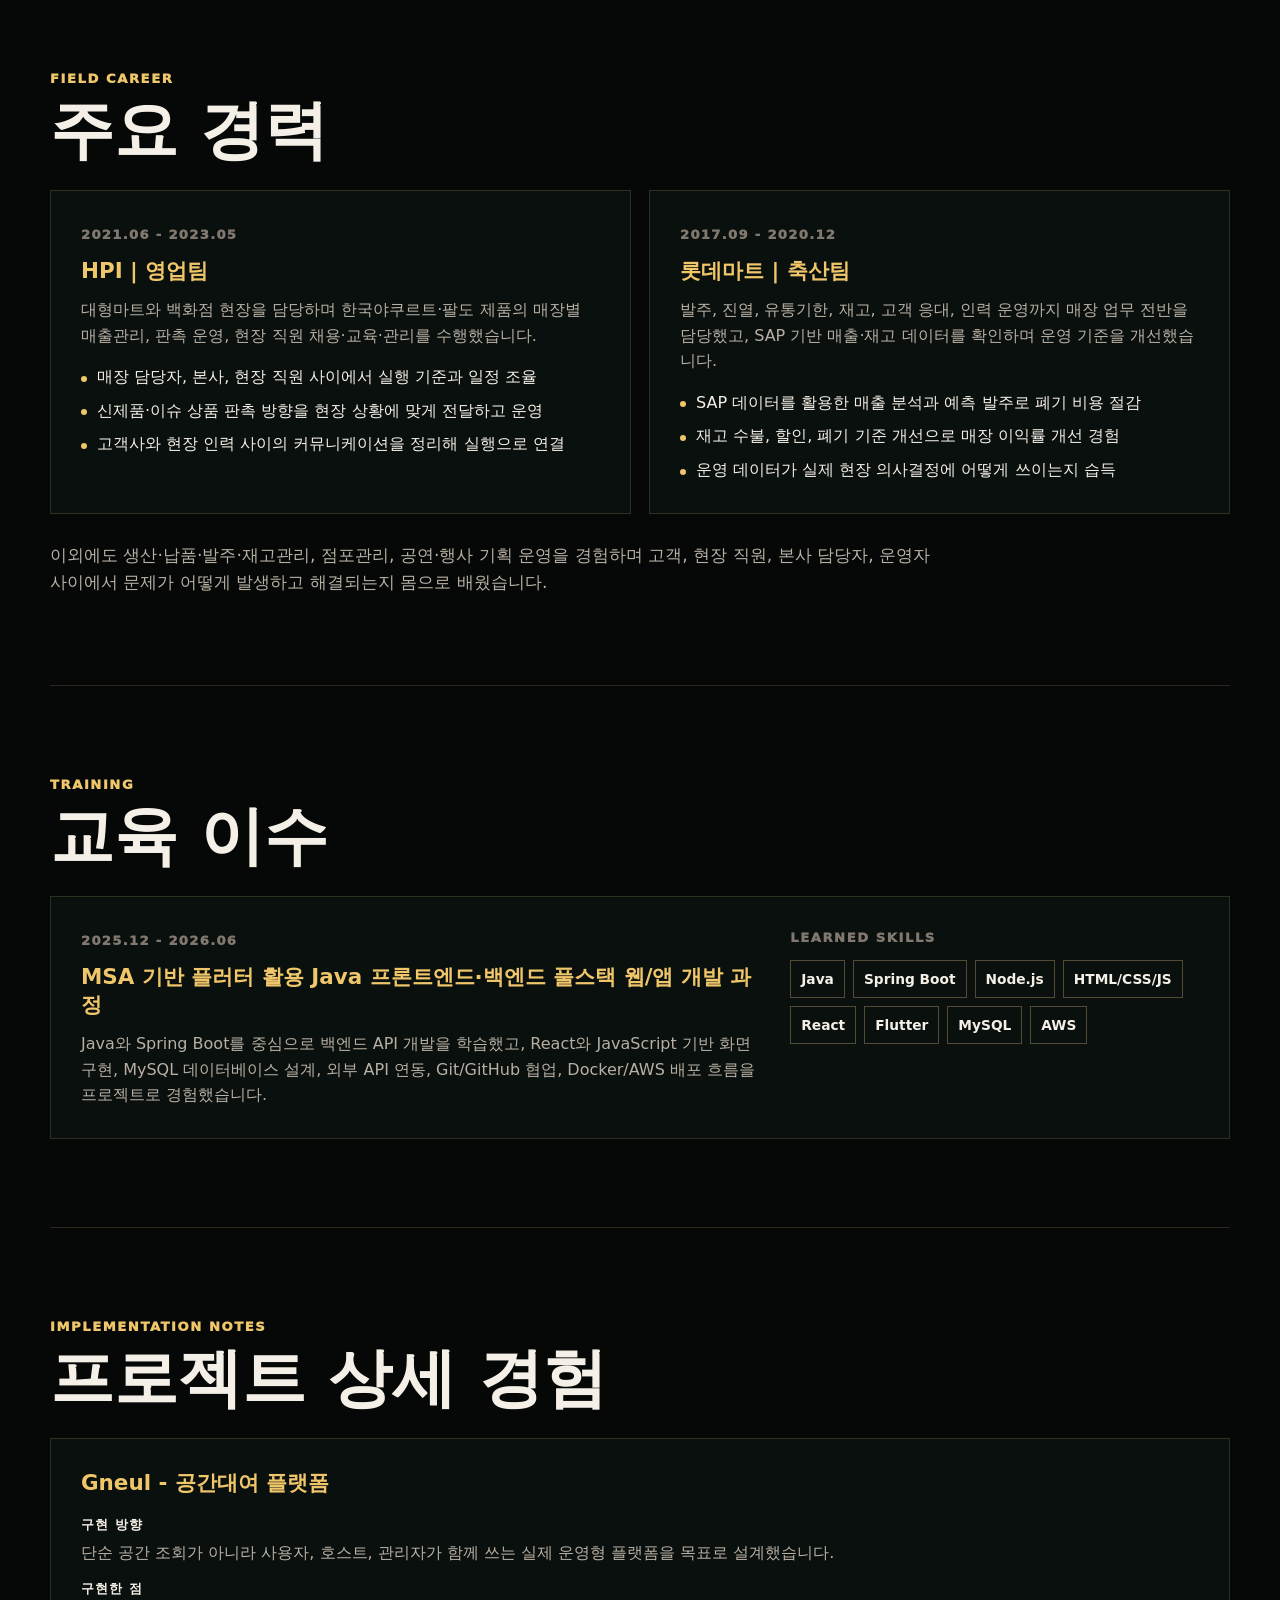
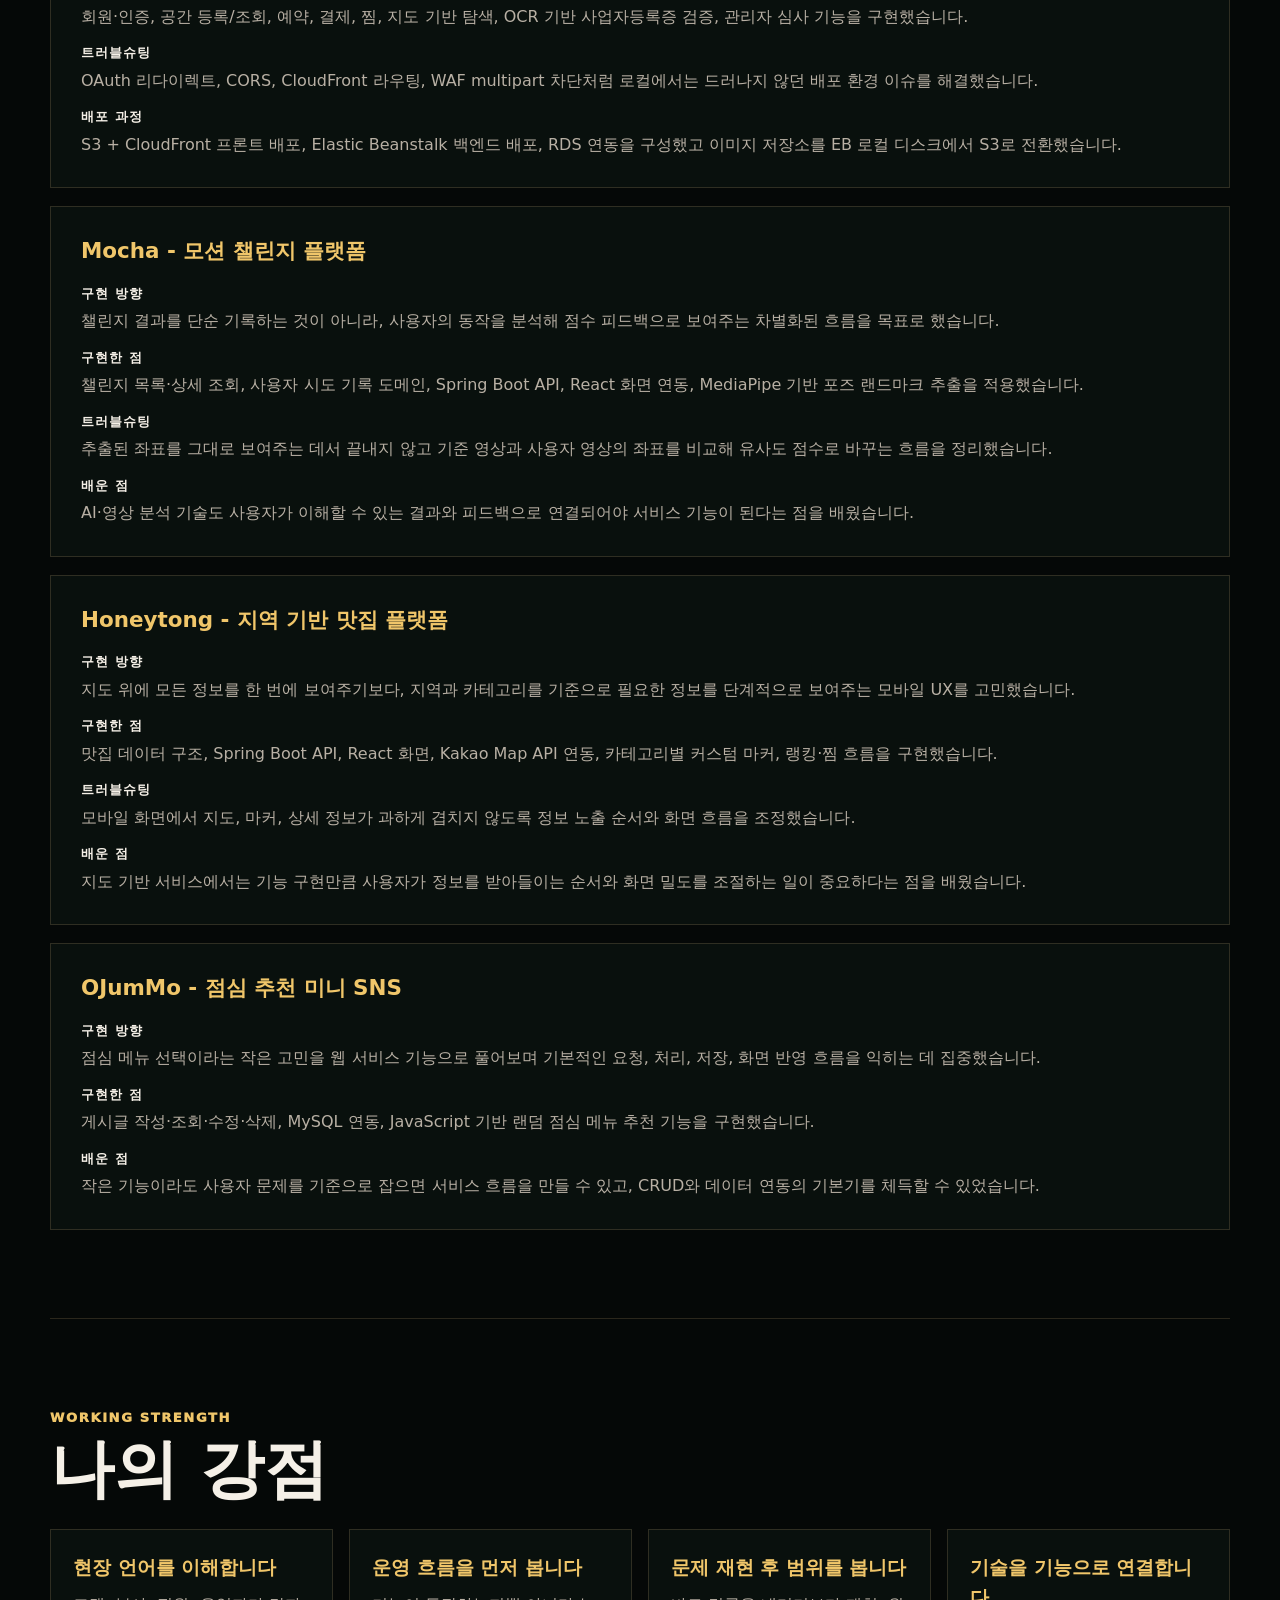
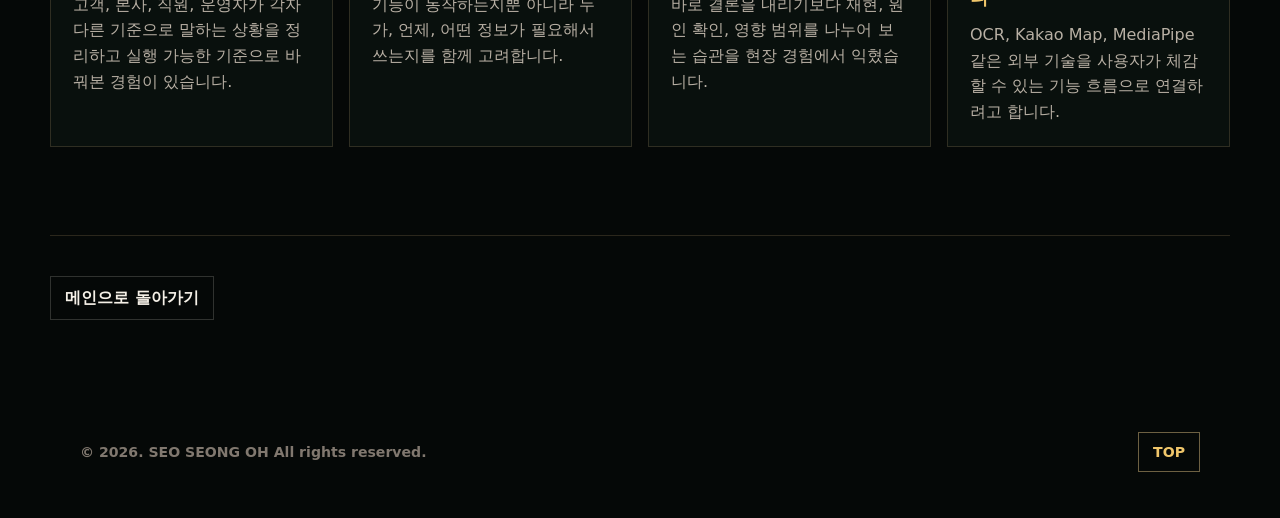
==== commit 7c80add9: "Remove empty project index spans from career section" ====
--- a/career/index.html
+++ b/career/index.html
@@ -150,7 +150,6 @@
         </div>
         <div class="career-detail-list">
           <article>
-            <span class="career-project-index"></span>
             <h3>Gneul - 공간대여 플랫폼</h3>
             <dl>
               <div><dt>구현 방향</dt><dd>단순 공간 조회가 아니라 사용자, 호스트, 관리자가 함께 쓰는 실제 운영형 플랫폼을 목표로 설계했습니다.</dd></div>
@@ -161,7 +160,6 @@
           </article>
 
           <article>
-            <span class="career-project-index"></span>
             <h3>Mocha - 모션 챌린지 플랫폼</h3>
             <dl>
               <div><dt>구현 방향</dt><dd>챌린지 결과를 단순 기록하는 것이 아니라, 사용자의 동작을 분석해 점수 피드백으로 보여주는 차별화된 흐름을 목표로 했습니다.</dd></div>
@@ -172,7 +170,6 @@
           </article>
 
           <article>
-            <span class="career-project-index"></span>
             <h3>Honeytong - 지역 기반 맛집 플랫폼</h3>
             <dl>
               <div><dt>구현 방향</dt><dd>지도 위에 모든 정보를 한 번에 보여주기보다, 지역과 카테고리를 기준으로 필요한 정보를 단계적으로 보여주는 모바일 UX를 고민했습니다.</dd></div>
@@ -183,7 +180,6 @@
           </article>
 
           <article>
-            <span class="career-project-index"></span>
             <h3>OJumMo - 점심 추천 미니 SNS</h3>
             <dl>
               <div><dt>구현 방향</dt><dd>점심 메뉴 선택이라는 작은 고민을 웹 서비스 기능으로 풀어보며 기본적인 요청, 처리, 저장, 화면 반영 흐름을 익히는 데 집중했습니다.</dd></div>
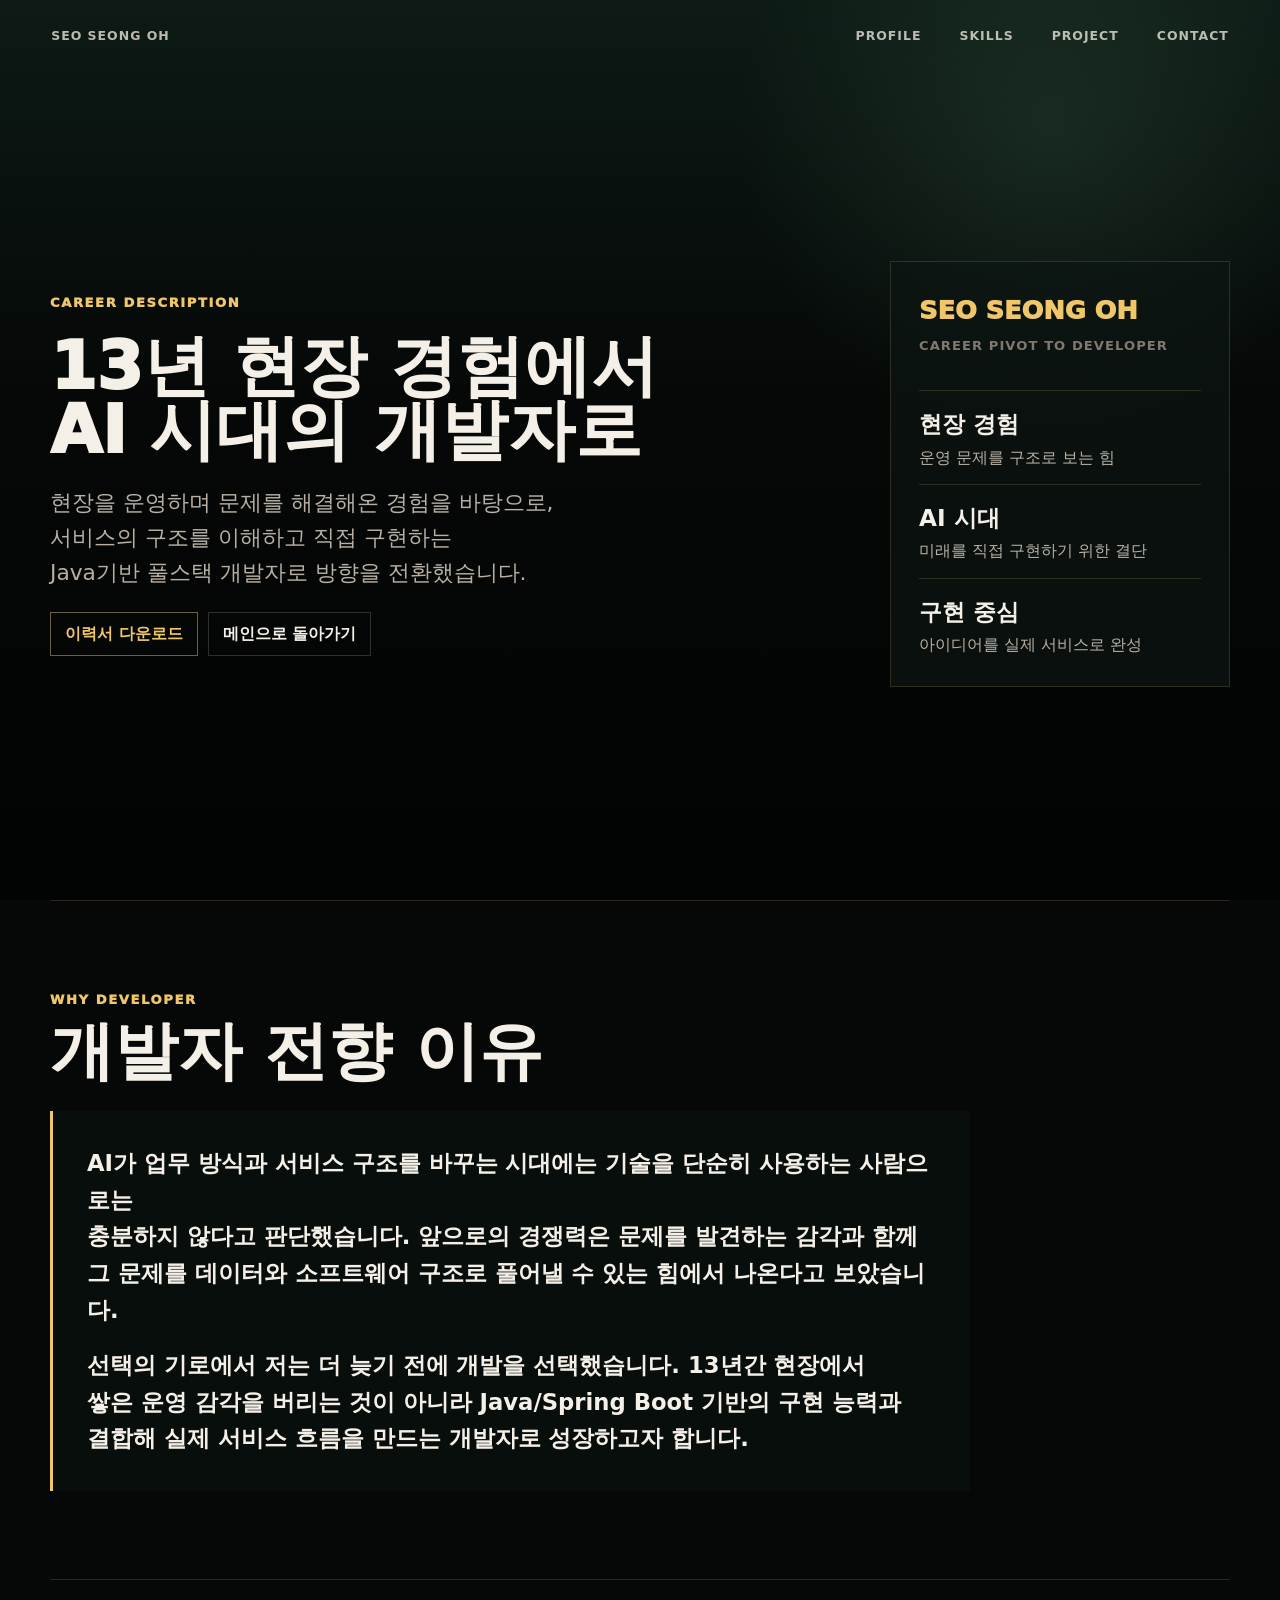
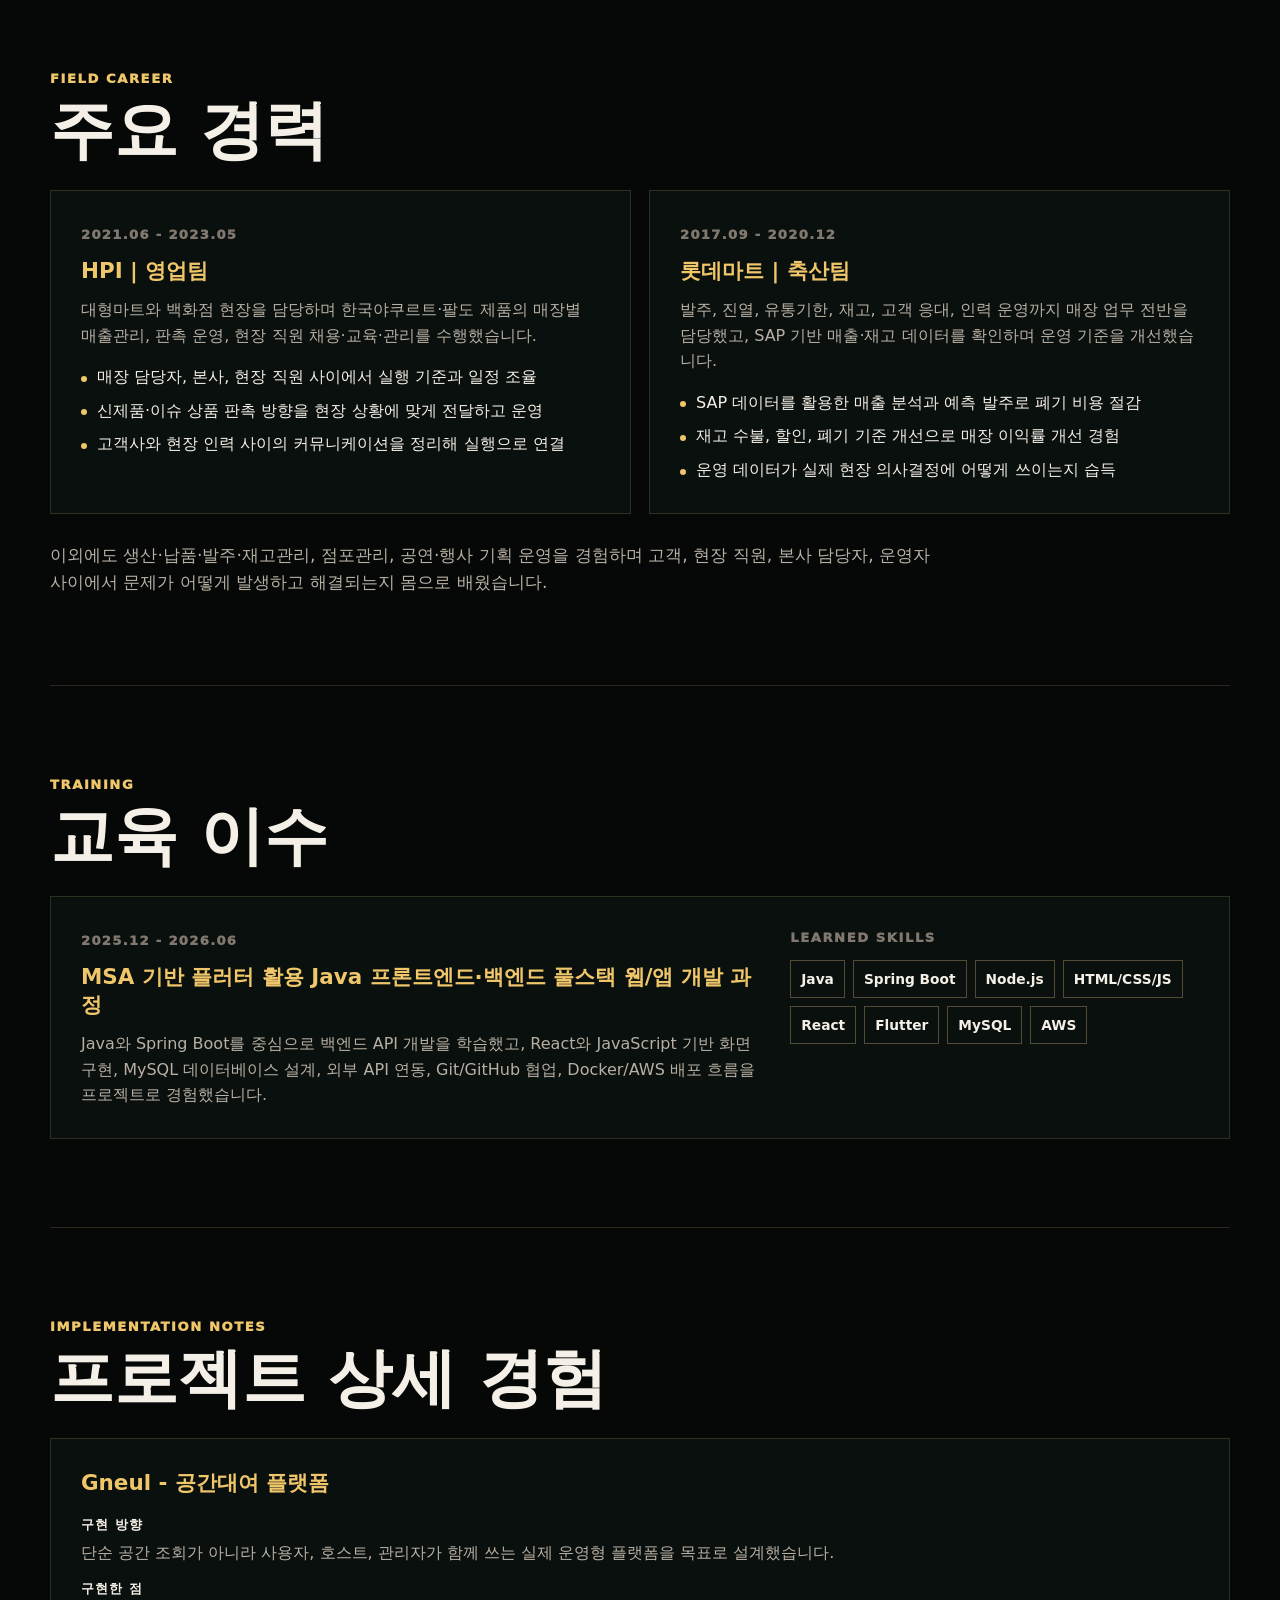
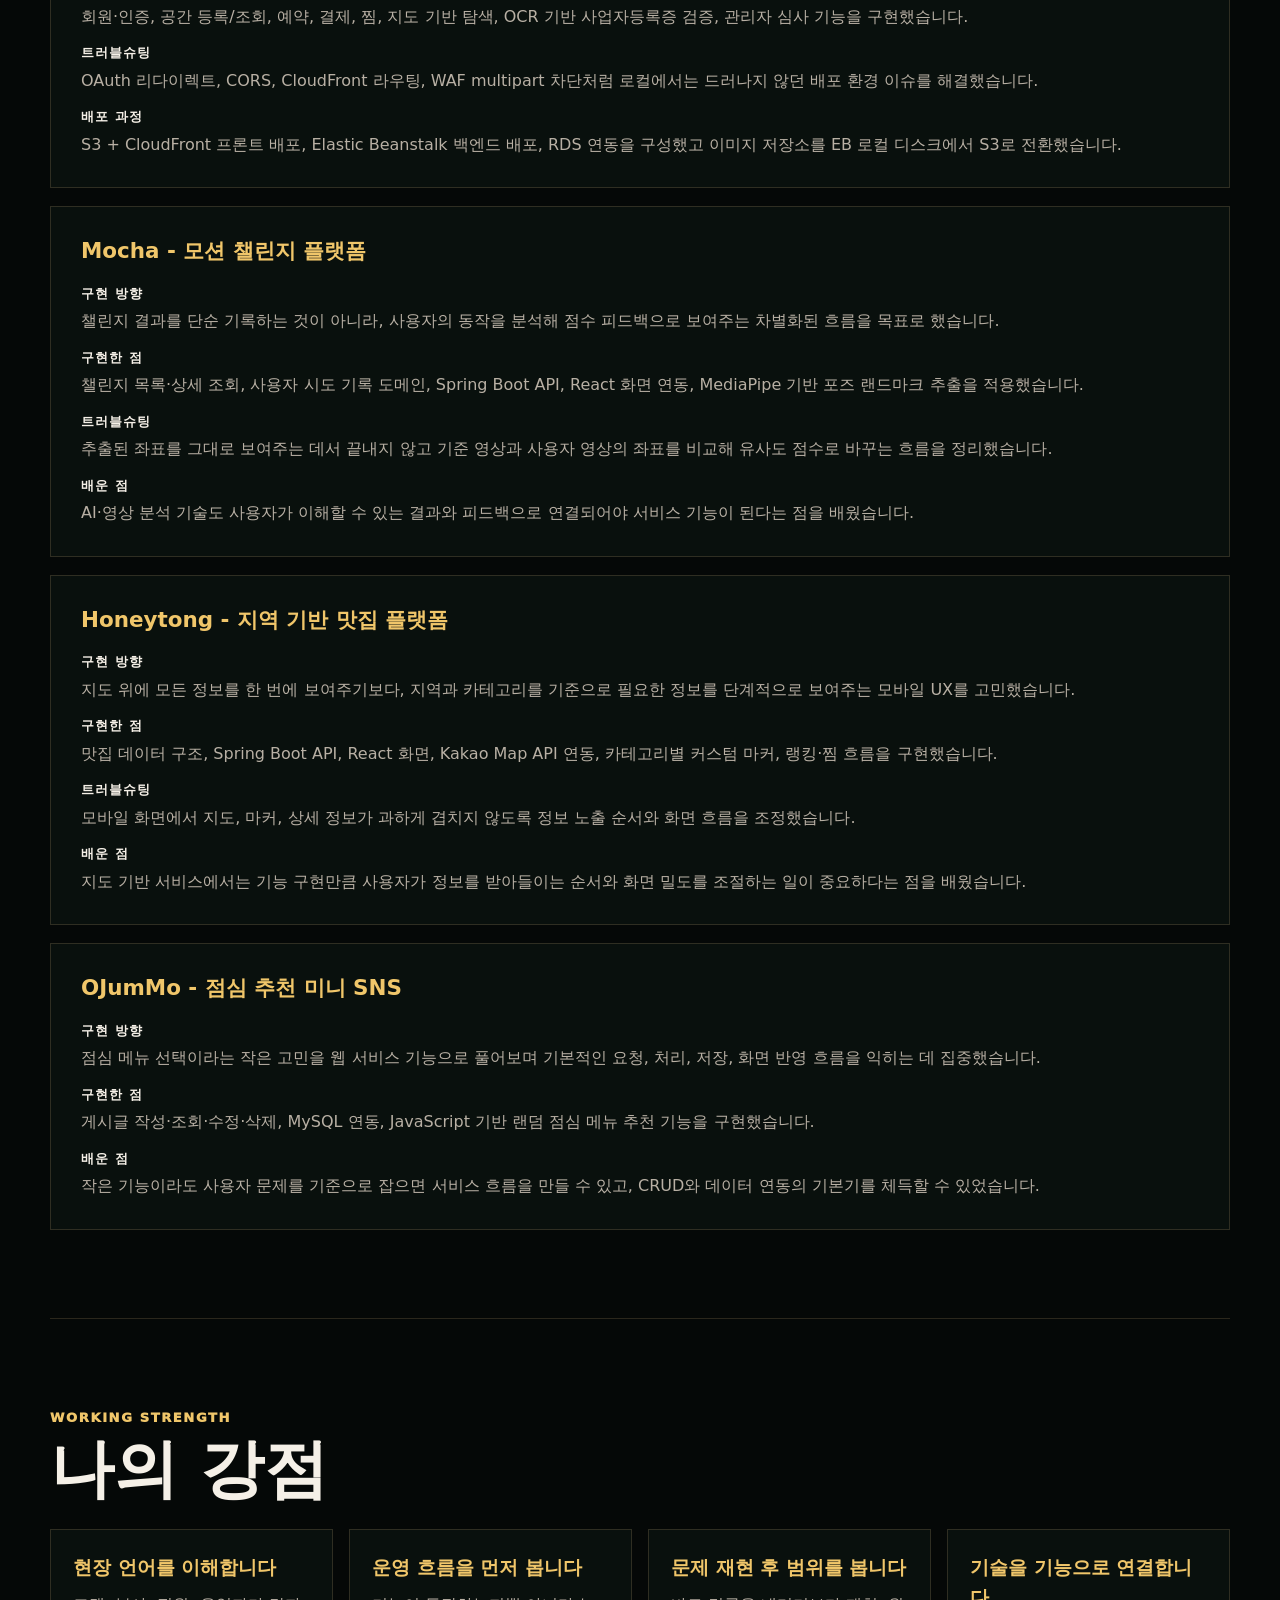
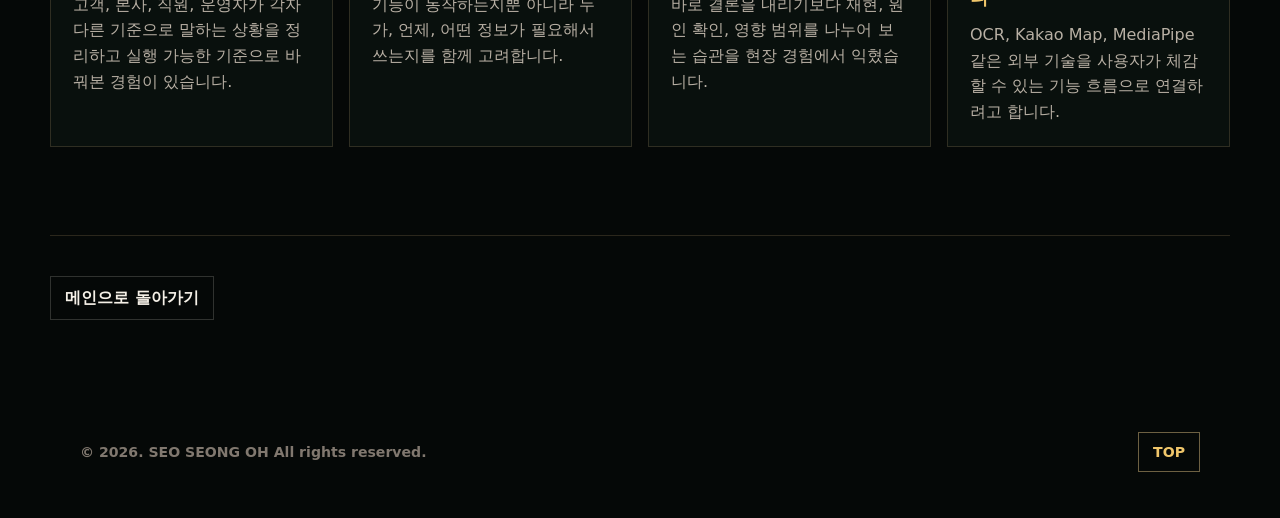
==== commit 3fb5aaee: "Replace 'Career' link with 'Contact' link" ====
--- a/career/index.html
+++ b/career/index.html
@@ -25,7 +25,7 @@
         <a href="../index.html#profile">Profile</a>
         <a href="../index.html#skills">Skills</a>
         <a href="../index.html#project">Project</a>
-        <a href="./">Career</a>
+        <a href="../index.html#contact">Contact</a>
       </nav>
     </header>
 
